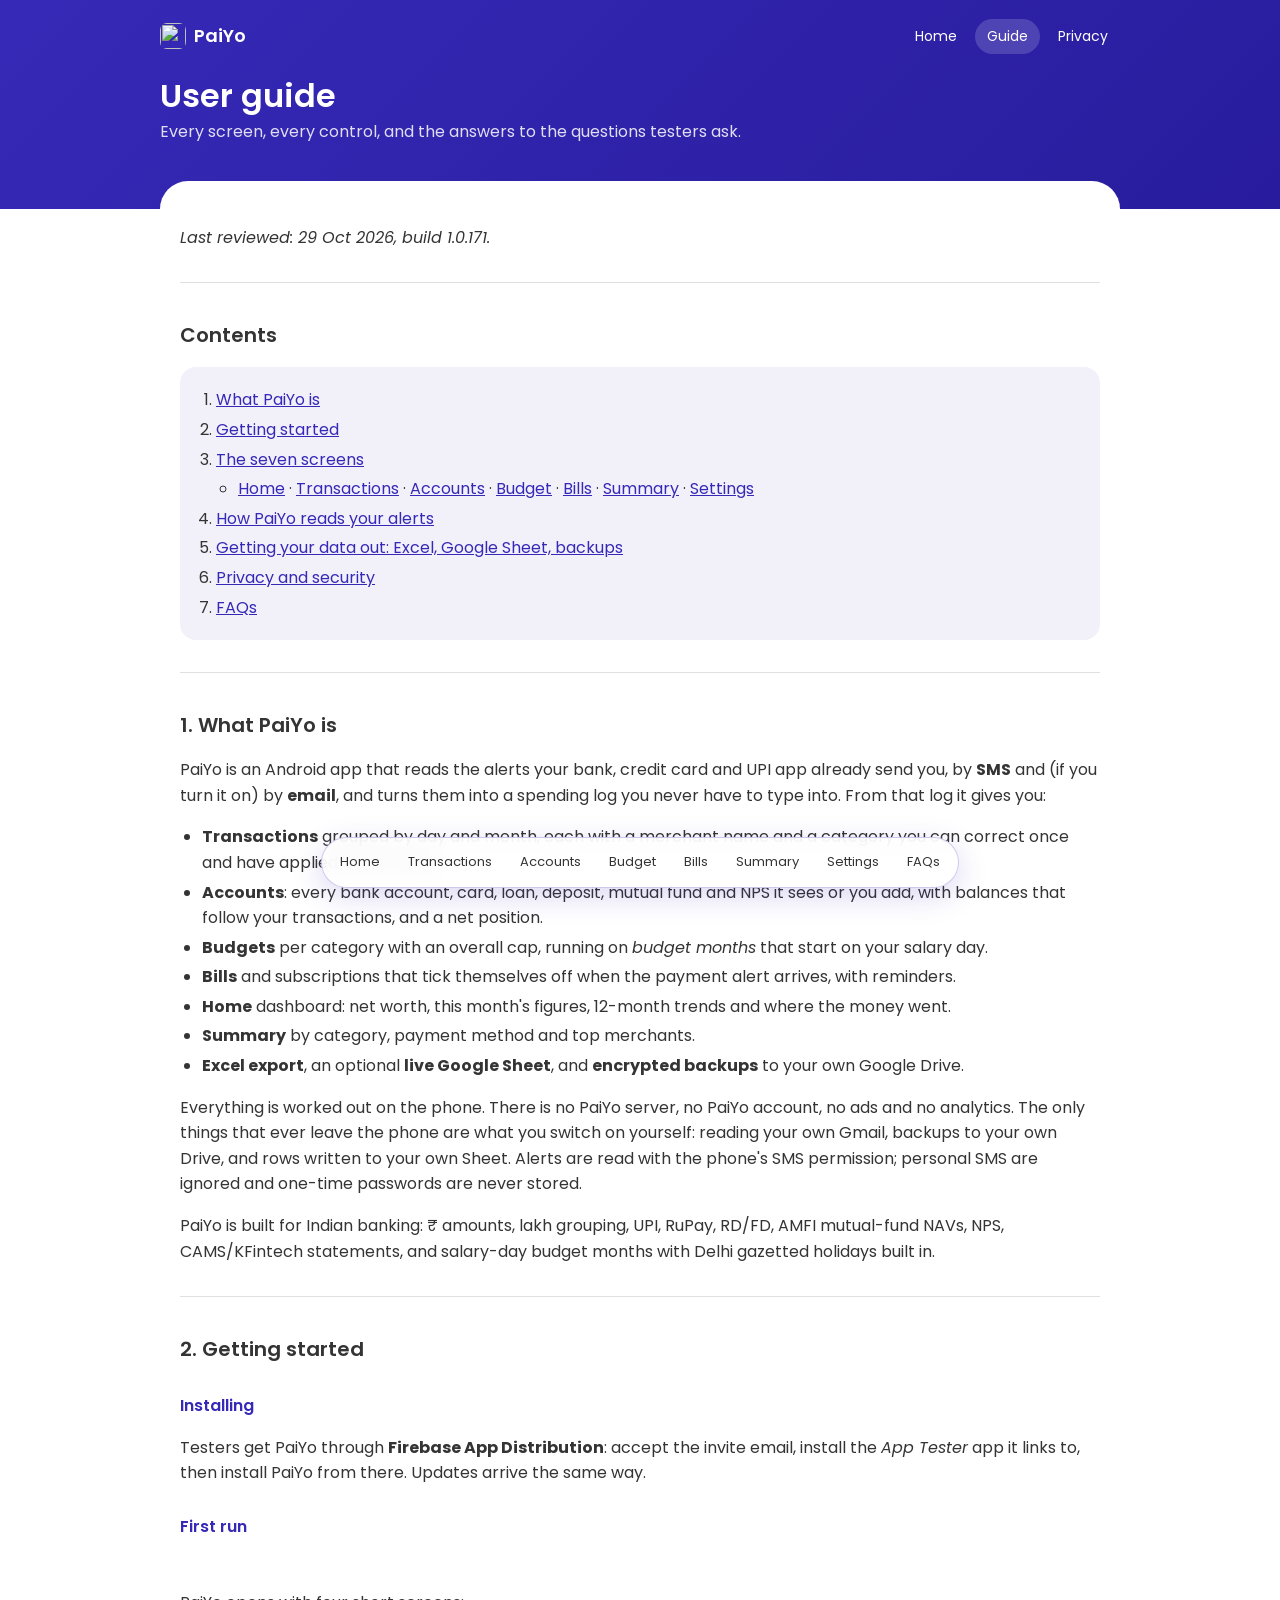
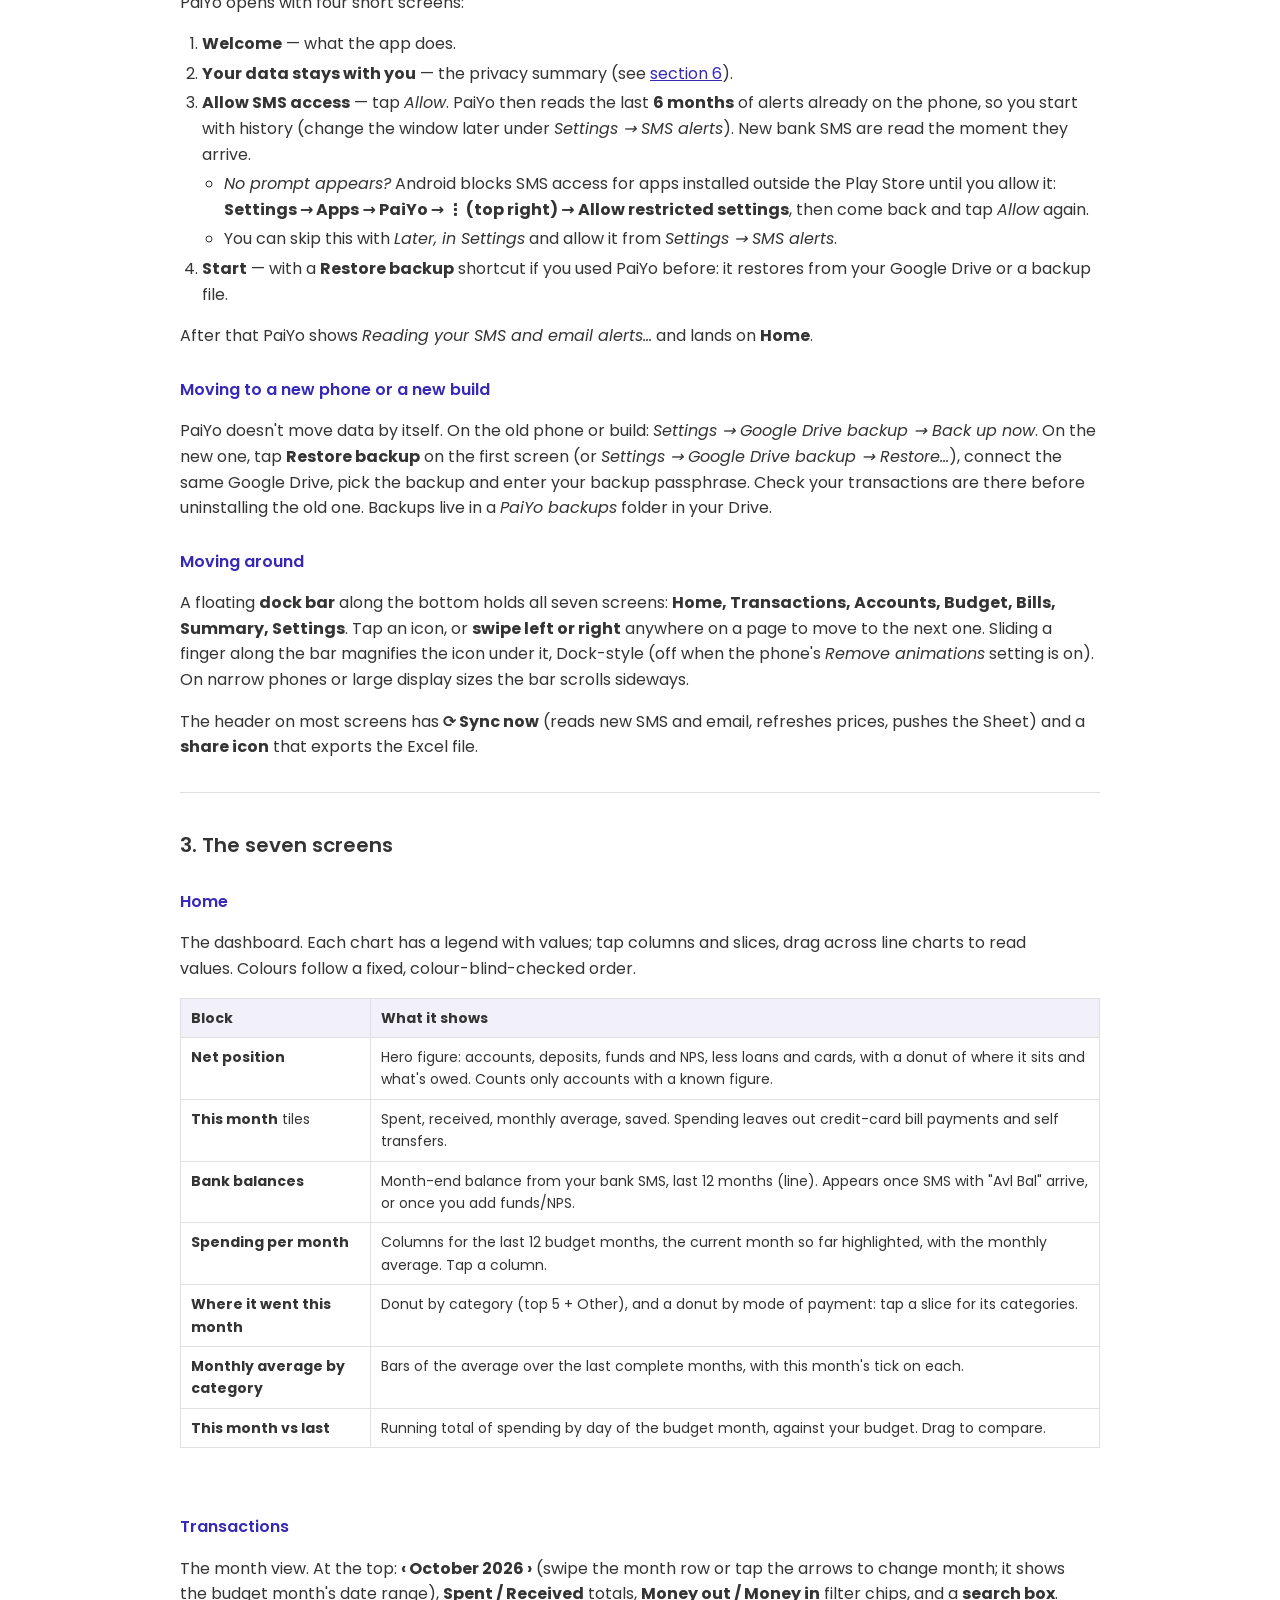
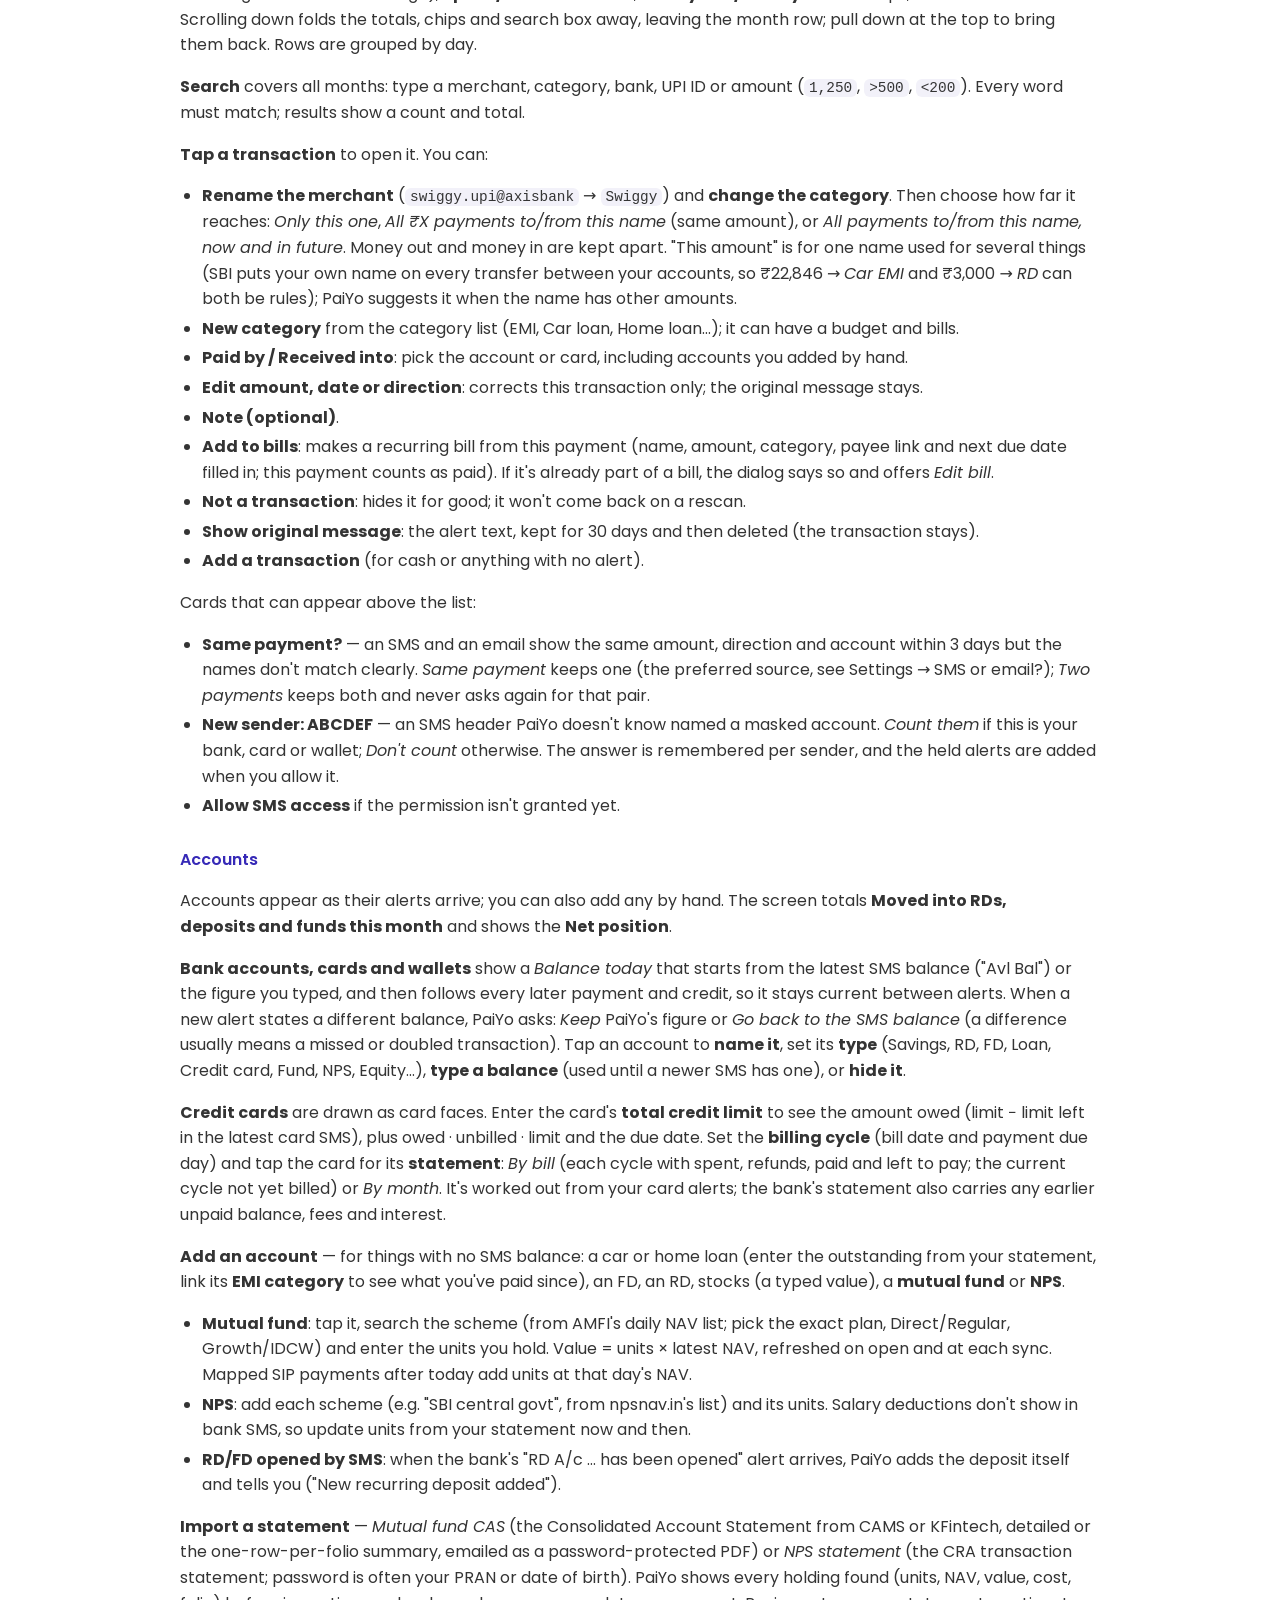
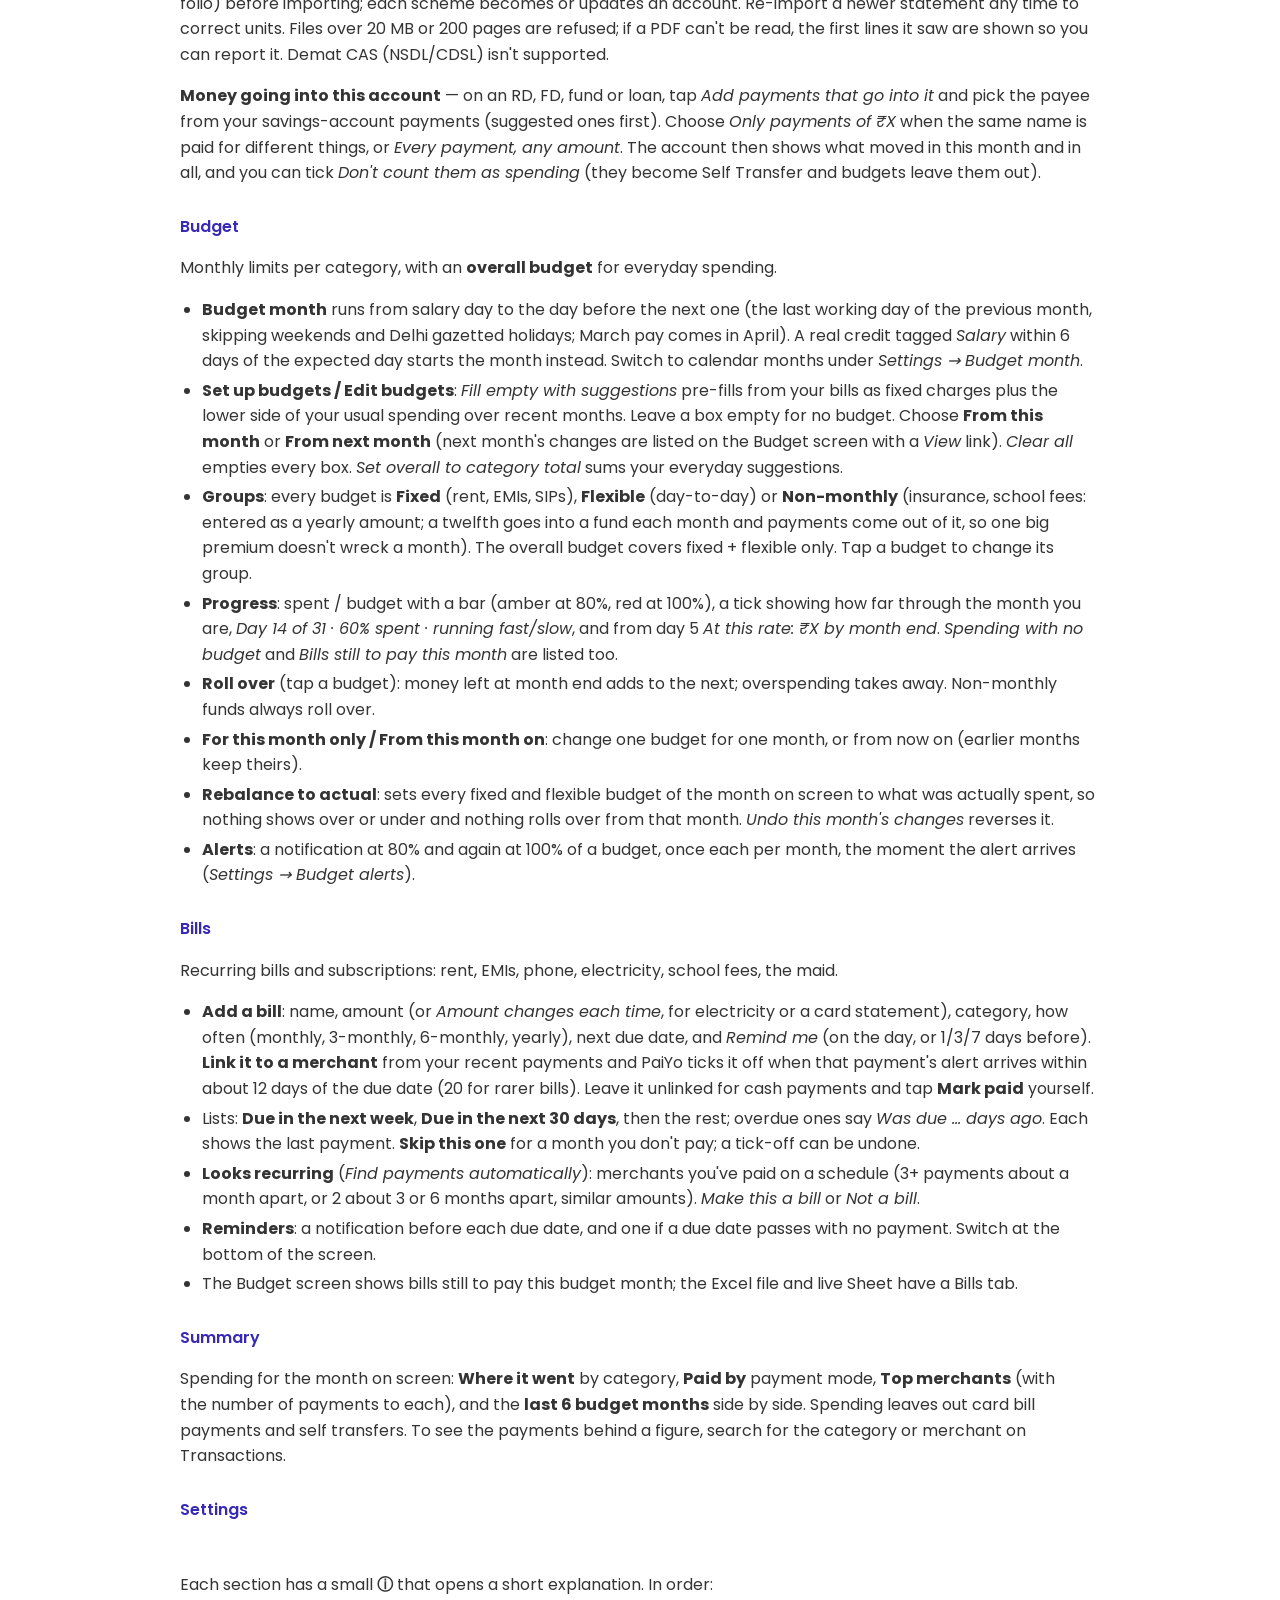
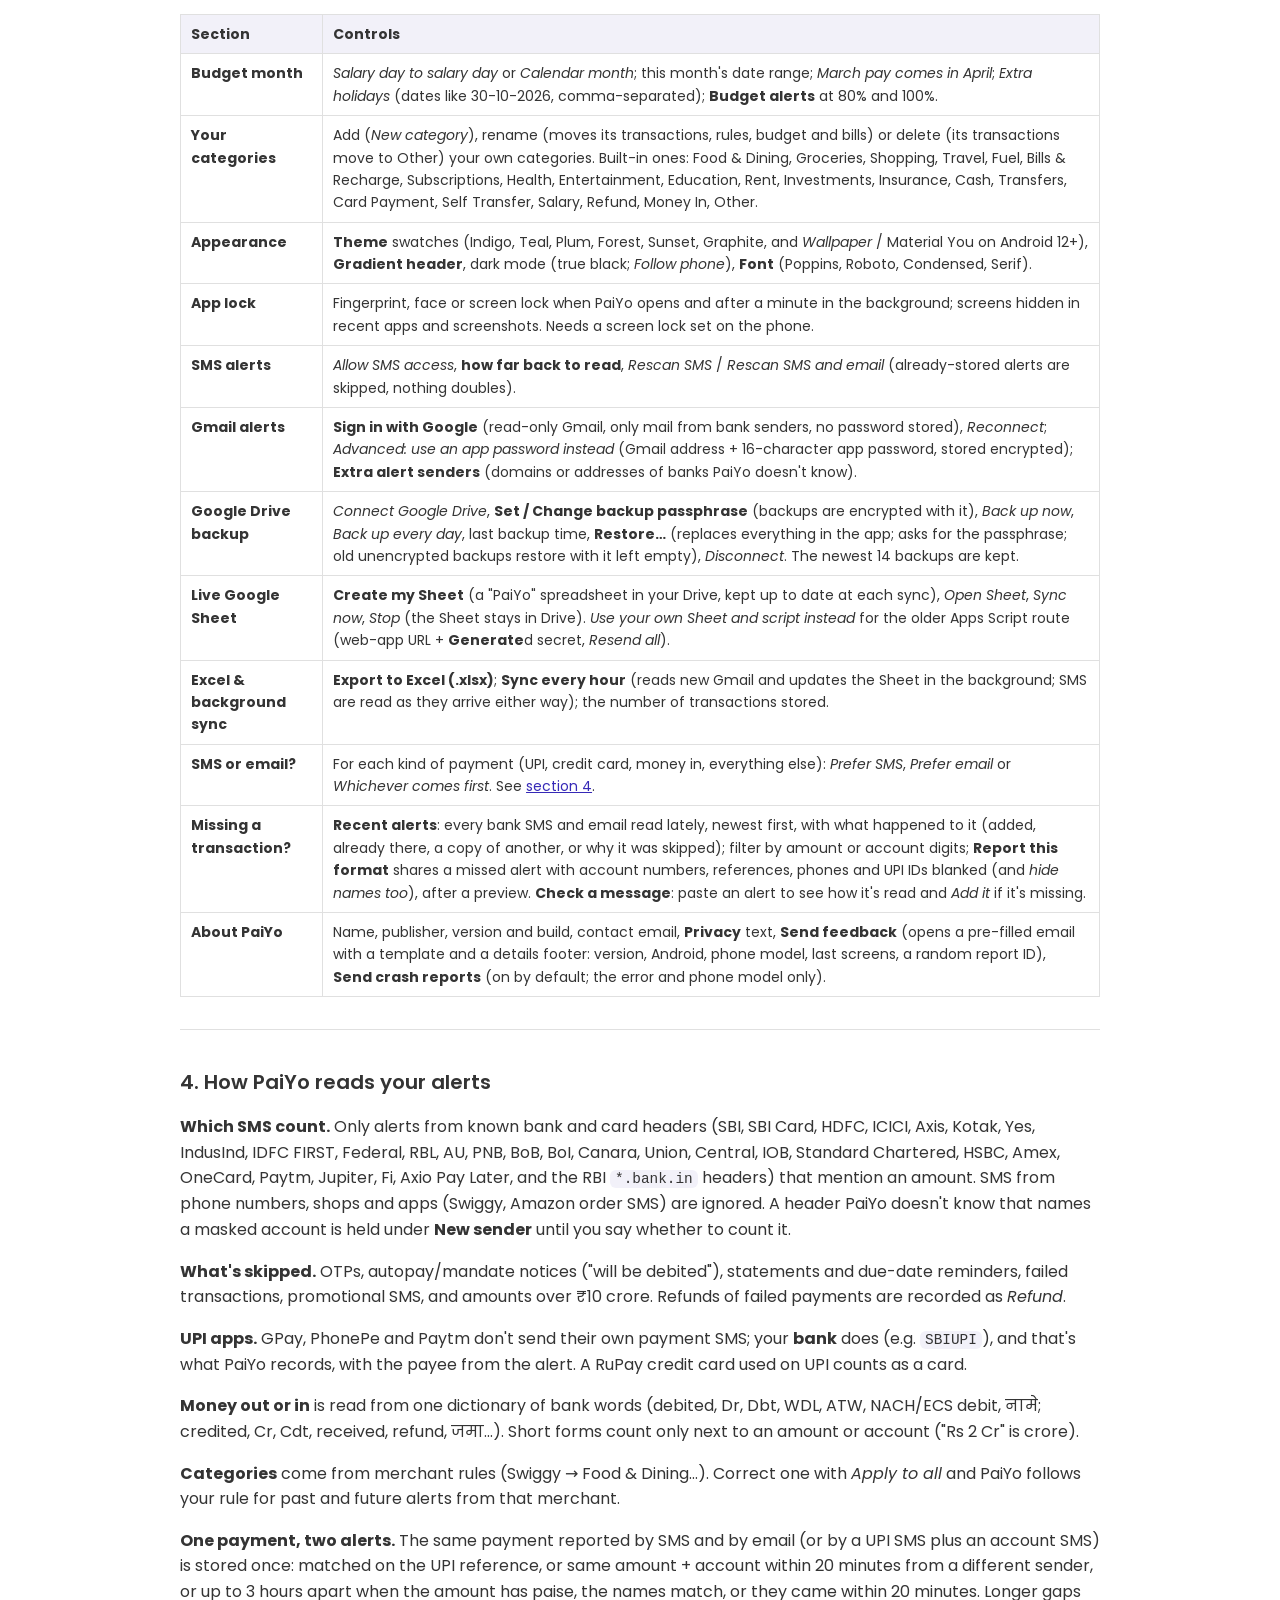
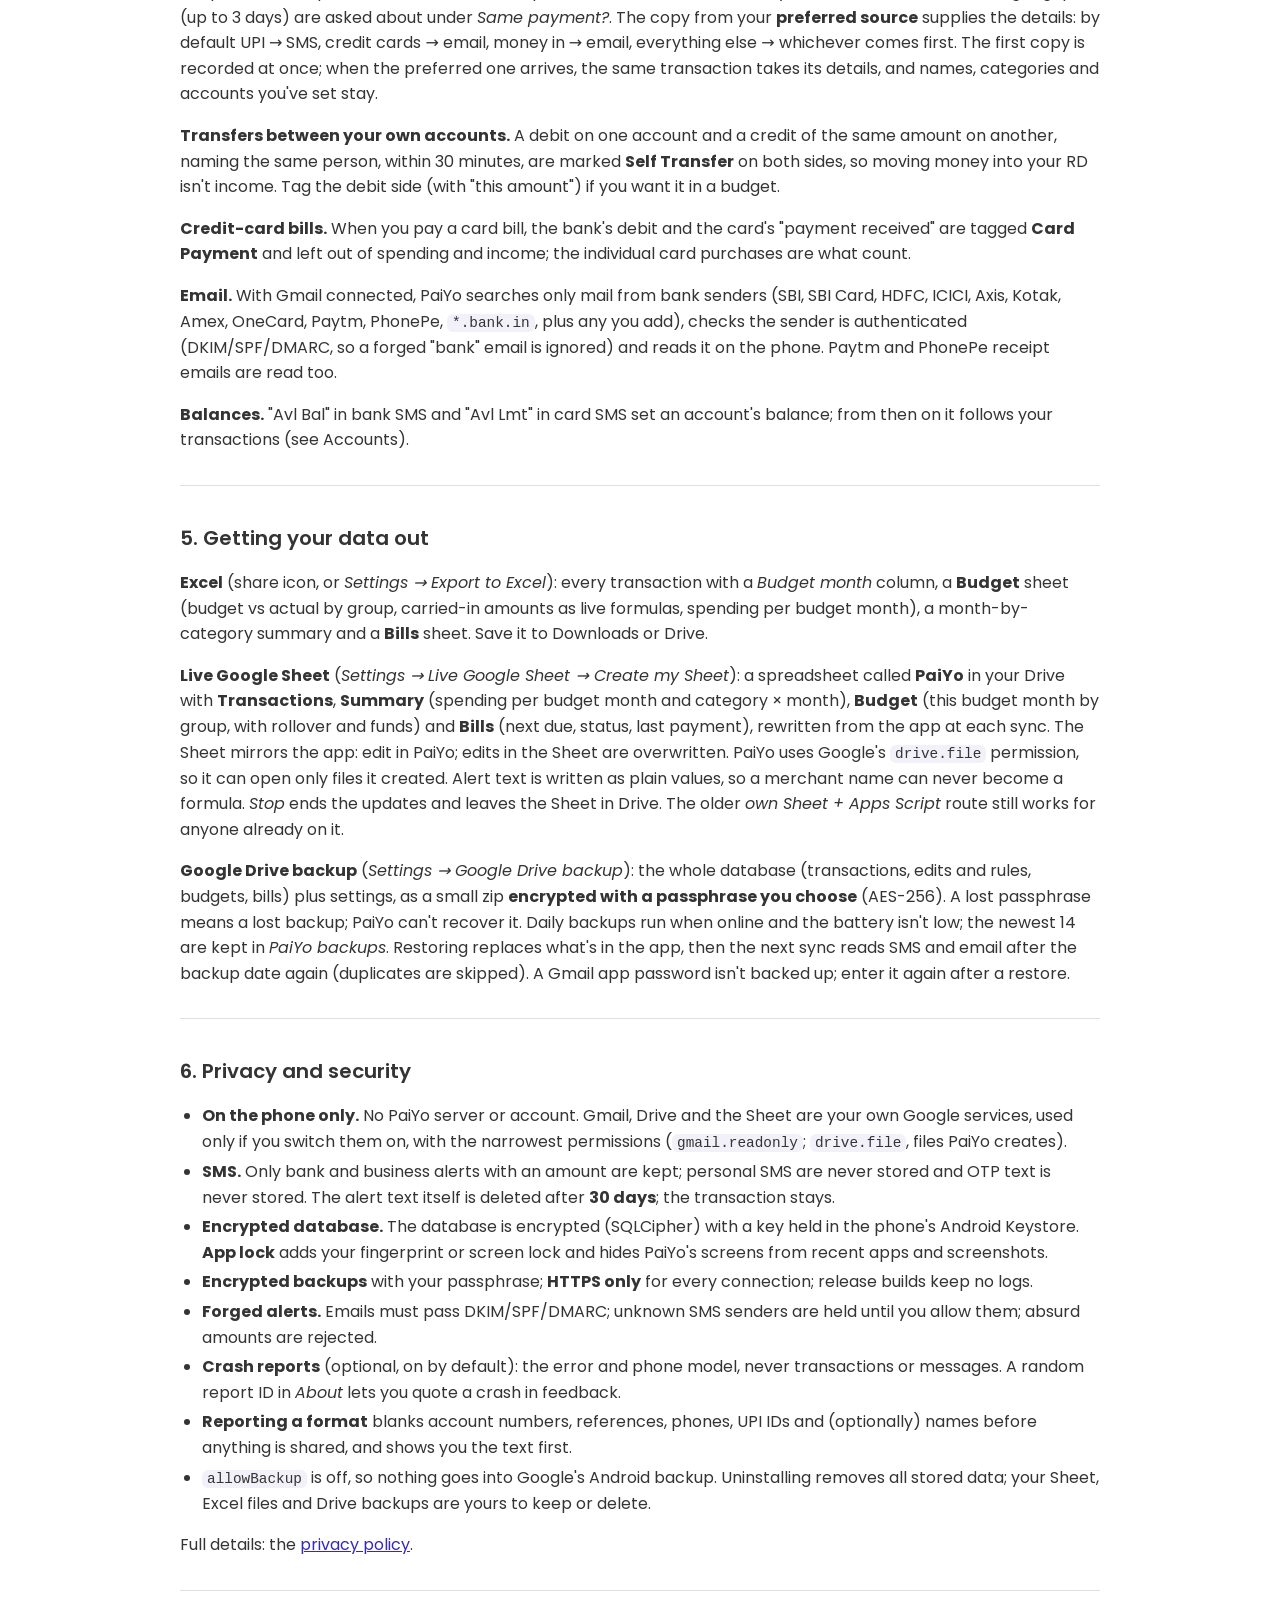
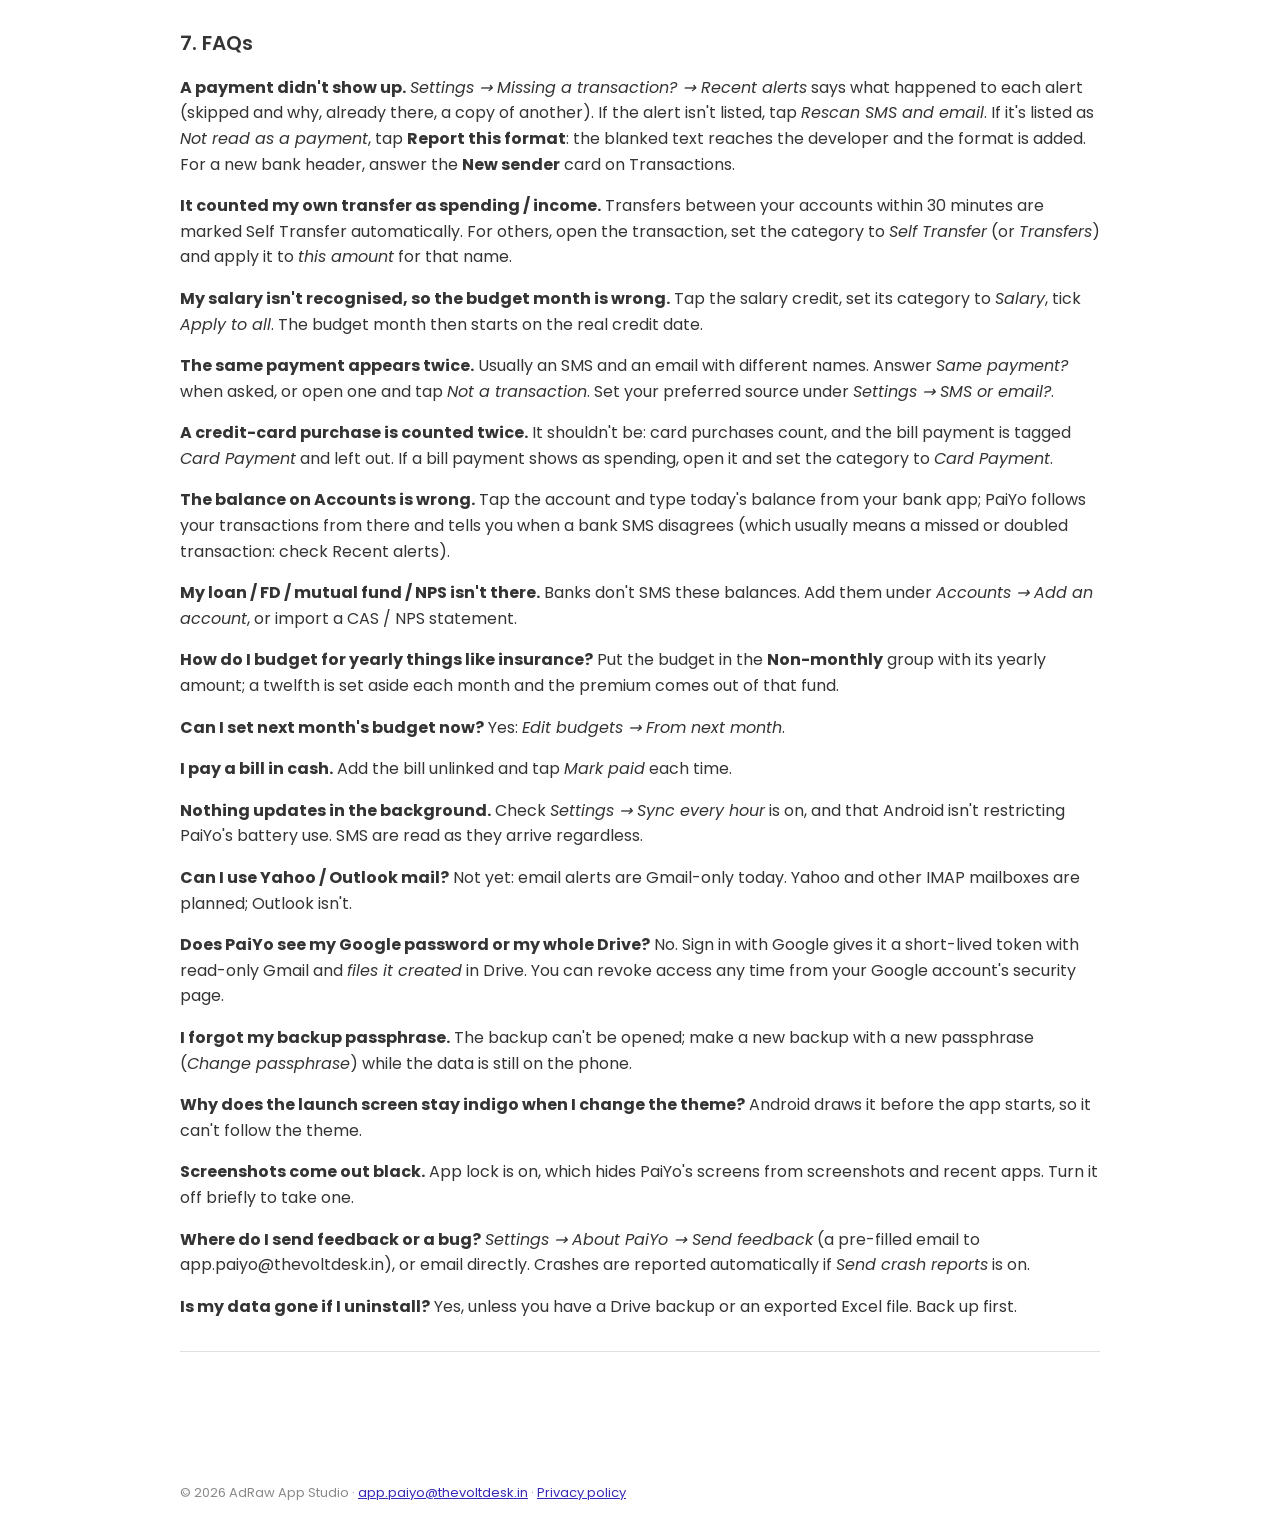
==== guide.html @ ac8dce49 "Add files via upload" ====
<!doctype html>
<html lang="en"><head><meta charset="utf-8"><meta name="viewport" content="width=device-width,initial-scale=1">
<title>PaiYo user guide</title>
<meta name="description" content="How to use PaiYo: every screen, how bank alerts are read, budgets, bills, accounts, backups, privacy and FAQs.">
<meta name="theme-color" content="#3629B7">
<link href="https://fonts.googleapis.com/css2?family=Poppins:wght@400;600&display=swap" rel="stylesheet">
<link rel="icon" href="img/icon-32.png"><link rel="apple-touch-icon" href="img/icon-192.png"><link rel="stylesheet" href="style.css"></head>
<body>
<header class="band"><nav class="top"><a class="brand" href="index.html"><img class="coin" src="img/icon-192.png" alt="">PaiYo</a><a href="index.html">Home</a><a href="guide.html" class="on">Guide</a><a href="privacy.html">Privacy</a></nav>
<h1>User guide</h1><p>Every screen, every control, and the answers to the questions testers ask.</p></header>
<main class="sheet guide">
<p><em>Last reviewed: 29 Oct 2026, build 1.0.171.</em></p>
<hr />
<h2 id="contents">Contents</h2>
<ol>
<li><a href="#1-what-paiyo-is">What PaiYo is</a></li>
<li><a href="#2-getting-started">Getting started</a></li>
<li><a href="#3-the-seven-screens">The seven screens</a><ul>
<li><a href="#home">Home</a> · <a href="#transactions">Transactions</a> · <a href="#accounts">Accounts</a> · <a href="#budget">Budget</a> · <a href="#bills">Bills</a> · <a href="#summary">Summary</a> · <a href="#settings">Settings</a></li>
</ul>
</li>
<li><a href="#4-how-paiyo-reads-your-alerts">How PaiYo reads your alerts</a></li>
<li><a href="#5-getting-your-data-out">Getting your data out: Excel, Google Sheet, backups</a></li>
<li><a href="#6-privacy-and-security">Privacy and security</a></li>
<li><a href="#7-faqs">FAQs</a></li>
</ol>
<hr />
<h2 id="1-what-paiyo-is">1. What PaiYo is</h2>
<p>PaiYo is an Android app that reads the alerts your bank, credit card and UPI app already send you, by <strong>SMS</strong> and (if you turn it on) by <strong>email</strong>, and turns them into a spending log you never have to type into. From that log it gives you:</p>
<ul>
<li><strong>Transactions</strong> grouped by day and month, each with a merchant name and a category you can correct once and have applied everywhere.</li>
<li><strong>Accounts</strong>: every bank account, card, loan, deposit, mutual fund and NPS it sees or you add, with balances that follow your transactions, and a net position.</li>
<li><strong>Budgets</strong> per category with an overall cap, running on <em>budget months</em> that start on your salary day.</li>
<li><strong>Bills</strong> and subscriptions that tick themselves off when the payment alert arrives, with reminders.</li>
<li><strong>Home</strong> dashboard: net worth, this month's figures, 12-month trends and where the money went.</li>
<li><strong>Summary</strong> by category, payment method and top merchants.</li>
<li><strong>Excel export</strong>, an optional <strong>live Google Sheet</strong>, and <strong>encrypted backups</strong> to your own Google Drive.</li>
</ul>
<p>Everything is worked out on the phone. There is no PaiYo server, no PaiYo account, no ads and no analytics. The only things that ever leave the phone are what you switch on yourself: reading your own Gmail, backups to your own Drive, and rows written to your own Sheet. Alerts are read with the phone's SMS permission; personal SMS are ignored and one-time passwords are never stored.</p>
<p>PaiYo is built for Indian banking: ₹ amounts, lakh grouping, UPI, RuPay, RD/FD, AMFI mutual-fund NAVs, NPS, CAMS/KFintech statements, and salary-day budget months with Delhi gazetted holidays built in.</p>
<hr />
<h2 id="2-getting-started">2. Getting started</h2>
<h3 id="installing">Installing</h3>
<p>Testers get PaiYo through <strong>Firebase App Distribution</strong>: accept the invite email, install the <em>App Tester</em> app it links to, then install PaiYo from there. Updates arrive the same way. </p>
<h3 id="first-run">First run</h3>
<div class="shots"><figure><img src="img/welcome.png" alt="Welcome" loading="lazy" onerror="this.parentNode.classList.add('missing')"><figcaption>Welcome</figcaption></figure><figure><img src="img/privacy.png" alt="Your data stays with you" loading="lazy" onerror="this.parentNode.classList.add('missing')"><figcaption>Your data stays with you</figcaption></figure><figure><img src="img/sms-access.png" alt="Allow SMS access" loading="lazy" onerror="this.parentNode.classList.add('missing')"><figcaption>Allow SMS access</figcaption></figure></div>
<p>PaiYo opens with four short screens:</p>
<ol>
<li><strong>Welcome</strong> — what the app does.</li>
<li><strong>Your data stays with you</strong> — the privacy summary (see <a href="#6-privacy-and-security">section 6</a>).</li>
<li><strong>Allow SMS access</strong> — tap <em>Allow</em>. PaiYo then reads the last <strong>6 months</strong> of alerts already on the phone, so you start with history (change the window later under <em>Settings → SMS alerts</em>). New bank SMS are read the moment they arrive.<ul>
<li><em>No prompt appears?</em> Android blocks SMS access for apps installed outside the Play Store until you allow it: <strong>Settings → Apps → PaiYo → ⋮ (top right) → Allow restricted settings</strong>, then come back and tap <em>Allow</em> again.</li>
<li>You can skip this with <em>Later, in Settings</em> and allow it from <em>Settings → SMS alerts</em>.</li>
</ul>
</li>
<li><strong>Start</strong> — with a <strong>Restore backup</strong> shortcut if you used PaiYo before: it restores from your Google Drive or a backup file.</li>
</ol>
<p>After that PaiYo shows <em>Reading your SMS and email alerts…</em> and lands on <strong>Home</strong>.</p>
<h3 id="moving-to-a-new-phone-or-a-new-build">Moving to a new phone or a new build</h3>
<p>PaiYo doesn't move data by itself. On the old phone or build: <em>Settings → Google Drive backup → Back up now</em>. On the new one, tap <strong>Restore backup</strong> on the first screen (or <em>Settings → Google Drive backup → Restore…</em>), connect the same Google Drive, pick the backup and enter your backup passphrase. Check your transactions are there before uninstalling the old one. Backups live in a <em>PaiYo backups</em> folder in your Drive.</p>
<h3 id="moving-around">Moving around</h3>
<p>A floating <strong>dock bar</strong> along the bottom holds all seven screens: <strong>Home, Transactions, Accounts, Budget, Bills, Summary, Settings</strong>. Tap an icon, or <strong>swipe left or right</strong> anywhere on a page to move to the next one. Sliding a finger along the bar magnifies the icon under it, Dock-style (off when the phone's <em>Remove animations</em> setting is on). On narrow phones or large display sizes the bar scrolls sideways.</p>
<p>The header on most screens has <strong>⟳ Sync now</strong> (reads new SMS and email, refreshes prices, pushes the Sheet) and a <strong>share icon</strong> that exports the Excel file.</p>
<hr />
<h2 id="3-the-seven-screens">3. The seven screens</h2>
<h3 id="home">Home</h3>
<div class="shotpair"><figure class="shot"><img src="img/home.png" alt="Home" loading="lazy" onerror="this.parentNode.classList.add('missing')"><figcaption>Home</figcaption></figure></div>
<p>The dashboard. Each chart has a legend with values; tap columns and slices, drag across line charts to read values. Colours follow a fixed, colour-blind-checked order.</p>
<table>
<thead>
<tr>
<th>Block</th>
<th>What it shows</th>
</tr>
</thead>
<tbody>
<tr>
<td><strong>Net position</strong></td>
<td>Hero figure: accounts, deposits, funds and NPS, less loans and cards, with a donut of where it sits and what's owed. Counts only accounts with a known figure.</td>
</tr>
<tr>
<td><strong>This month</strong> tiles</td>
<td>Spent, received, monthly average, saved. Spending leaves out credit-card bill payments and self transfers.</td>
</tr>
<tr>
<td><strong>Bank balances</strong></td>
<td>Month-end balance from your bank SMS, last 12 months (line). Appears once SMS with "Avl Bal" arrive, or once you add funds/NPS.</td>
</tr>
<tr>
<td><strong>Spending per month</strong></td>
<td>Columns for the last 12 budget months, the current month so far highlighted, with the monthly average. Tap a column.</td>
</tr>
<tr>
<td><strong>Where it went this month</strong></td>
<td>Donut by category (top 5 + Other), and a donut by mode of payment: tap a slice for its categories.</td>
</tr>
<tr>
<td><strong>Monthly average by category</strong></td>
<td>Bars of the average over the last complete months, with this month's tick on each.</td>
</tr>
<tr>
<td><strong>This month vs last</strong></td>
<td>Running total of spending by day of the budget month, against your budget. Drag to compare.</td>
</tr>
</tbody>
</table>
<div class="shots"><figure><img src="img/home-charts-1.png" alt="Where it went · how you paid" loading="lazy" onerror="this.parentNode.classList.add('missing')"><figcaption>Where it went · how you paid</figcaption></figure><figure><img src="img/home-charts-2.png" alt="Monthly average · this month vs last" loading="lazy" onerror="this.parentNode.classList.add('missing')"><figcaption>Monthly average · this month vs last</figcaption></figure></div>
<h3 id="transactions">Transactions</h3>
<div class="shotpair"><figure class="shot"><img src="img/transactions.png" alt="Transactions" loading="lazy" onerror="this.parentNode.classList.add('missing')"><figcaption>Transactions</figcaption></figure><figure class="shot"><img src="img/money-in.png" alt="Filtered to money in" loading="lazy" onerror="this.parentNode.classList.add('missing')"><figcaption>Filtered to money in</figcaption></figure></div>
<p>The month view. At the top: <strong>‹ October 2026 ›</strong> (swipe the month row or tap the arrows to change month; it shows the budget month's date range), <strong>Spent / Received</strong> totals, <strong>Money out / Money in</strong> filter chips, and a <strong>search box</strong>. Scrolling down folds the totals, chips and search box away, leaving the month row; pull down at the top to bring them back. Rows are grouped by day.</p>
<p><strong>Search</strong> covers all months: type a merchant, category, bank, UPI ID or amount (<code>1,250</code>, <code>&gt;500</code>, <code>&lt;200</code>). Every word must match; results show a count and total.</p>
<p><strong>Tap a transaction</strong> to open it. You can:</p>
<ul>
<li><strong>Rename the merchant</strong> (<code>swiggy.upi@axisbank</code> → <code>Swiggy</code>) and <strong>change the category</strong>. Then choose how far it reaches: <em>Only this one</em>, <em>All ₹X payments to/from this name</em> (same amount), or <em>All payments to/from this name, now and in future</em>. Money out and money in are kept apart. "This amount" is for one name used for several things (SBI puts your own name on every transfer between your accounts, so ₹22,846 → <em>Car EMI</em> and ₹3,000 → <em>RD</em> can both be rules); PaiYo suggests it when the name has other amounts.</li>
<li><strong>New category</strong> from the category list (EMI, Car loan, Home loan…); it can have a budget and bills.</li>
<li><strong>Paid by / Received into</strong>: pick the account or card, including accounts you added by hand.</li>
<li><strong>Edit amount, date or direction</strong>: corrects this transaction only; the original message stays.</li>
<li><strong>Note (optional)</strong>.</li>
<li><strong>Add to bills</strong>: makes a recurring bill from this payment (name, amount, category, payee link and next due date filled in; this payment counts as paid). If it's already part of a bill, the dialog says so and offers <em>Edit bill</em>.</li>
<li><strong>Not a transaction</strong>: hides it for good; it won't come back on a rescan.</li>
<li><strong>Show original message</strong>: the alert text, kept for 30 days and then deleted (the transaction stays).</li>
<li><strong>Add a transaction</strong> (for cash or anything with no alert).</li>
</ul>
<p>Cards that can appear above the list:</p>
<ul>
<li><strong>Same payment?</strong> — an SMS and an email show the same amount, direction and account within 3 days but the names don't match clearly. <em>Same payment</em> keeps one (the preferred source, see Settings → SMS or email?); <em>Two payments</em> keeps both and never asks again for that pair.</li>
<li><strong>New sender: ABCDEF</strong> — an SMS header PaiYo doesn't know named a masked account. <em>Count them</em> if this is your bank, card or wallet; <em>Don't count</em> otherwise. The answer is remembered per sender, and the held alerts are added when you allow it.</li>
<li><strong>Allow SMS access</strong> if the permission isn't granted yet.</li>
</ul>
<h3 id="accounts">Accounts</h3>
<div class="shotpair"><figure class="shot"><img src="img/accounts.png" alt="Accounts" loading="lazy" onerror="this.parentNode.classList.add('missing')"><figcaption>Accounts</figcaption></figure><figure class="shot"><img src="img/card.png" alt="A card's statement, by bill" loading="lazy" onerror="this.parentNode.classList.add('missing')"><figcaption>A card's statement, by bill</figcaption></figure></div>
<p>Accounts appear as their alerts arrive; you can also add any by hand. The screen totals <strong>Moved into RDs, deposits and funds this month</strong> and shows the <strong>Net position</strong>.</p>
<p><strong>Bank accounts, cards and wallets</strong> show a <em>Balance today</em> that starts from the latest SMS balance ("Avl Bal") or the figure you typed, and then follows every later payment and credit, so it stays current between alerts. When a new alert states a different balance, PaiYo asks: <em>Keep</em> PaiYo's figure or <em>Go back to the SMS balance</em> (a difference usually means a missed or doubled transaction). Tap an account to <strong>name it</strong>, set its <strong>type</strong> (Savings, RD, FD, Loan, Credit card, Fund, NPS, Equity…), <strong>type a balance</strong> (used until a newer SMS has one), or <strong>hide it</strong>.</p>
<p><strong>Credit cards</strong> are drawn as card faces. Enter the card's <strong>total credit limit</strong> to see the amount owed (limit − limit left in the latest card SMS), plus owed · unbilled · limit and the due date. Set the <strong>billing cycle</strong> (bill date and payment due day) and tap the card for its <strong>statement</strong>: <em>By bill</em> (each cycle with spent, refunds, paid and left to pay; the current cycle not yet billed) or <em>By month</em>. It's worked out from your card alerts; the bank's statement also carries any earlier unpaid balance, fees and interest.</p>
<p><strong>Add an account</strong> — for things with no SMS balance: a car or home loan (enter the outstanding from your statement, link its <strong>EMI category</strong> to see what you've paid since), an FD, an RD, stocks (a typed value), a <strong>mutual fund</strong> or <strong>NPS</strong>.</p>
<ul>
<li><strong>Mutual fund</strong>: tap it, search the scheme (from AMFI's daily NAV list; pick the exact plan, Direct/Regular, Growth/IDCW) and enter the units you hold. Value = units × latest NAV, refreshed on open and at each sync. Mapped SIP payments after today add units at that day's NAV.</li>
<li><strong>NPS</strong>: add each scheme (e.g. "SBI central govt", from npsnav.in's list) and its units. Salary deductions don't show in bank SMS, so update units from your statement now and then.</li>
<li><strong>RD/FD opened by SMS</strong>: when the bank's "RD A/c … has been opened" alert arrives, PaiYo adds the deposit itself and tells you ("New recurring deposit added").</li>
</ul>
<p><strong>Import a statement</strong> — <em>Mutual fund CAS</em> (the Consolidated Account Statement from CAMS or KFintech, detailed or the one-row-per-folio summary, emailed as a password-protected PDF) or <em>NPS statement</em> (the CRA transaction statement; password is often your PRAN or date of birth). PaiYo shows every holding found (units, NAV, value, cost, folio) before importing; each scheme becomes or updates an account. Re-import a newer statement any time to correct units. Files over 20 MB or 200 pages are refused; if a PDF can't be read, the first lines it saw are shown so you can report it. Demat CAS (NSDL/CDSL) isn't supported.</p>
<p><strong>Money going into this account</strong> — on an RD, FD, fund or loan, tap <em>Add payments that go into it</em> and pick the payee from your savings-account payments (suggested ones first). Choose <em>Only payments of ₹X</em> when the same name is paid for different things, or <em>Every payment, any amount</em>. The account then shows what moved in this month and in all, and you can tick <em>Don't count them as spending</em> (they become Self Transfer and budgets leave them out).</p>
<h3 id="budget">Budget</h3>
<div class="shotpair"><figure class="shot"><img src="img/budget.png" alt="Budget" loading="lazy" onerror="this.parentNode.classList.add('missing')"><figcaption>Budget</figcaption></figure><figure class="shot"><img src="img/budgets-editor.png" alt="Edit budgets" loading="lazy" onerror="this.parentNode.classList.add('missing')"><figcaption>Edit budgets</figcaption></figure></div>
<p>Monthly limits per category, with an <strong>overall budget</strong> for everyday spending.</p>
<ul>
<li><strong>Budget month</strong> runs from salary day to the day before the next one (the last working day of the previous month, skipping weekends and Delhi gazetted holidays; March pay comes in April). A real credit tagged <em>Salary</em> within 6 days of the expected day starts the month instead. Switch to calendar months under <em>Settings → Budget month</em>.</li>
<li><strong>Set up budgets / Edit budgets</strong>: <em>Fill empty with suggestions</em> pre-fills from your bills as fixed charges plus the lower side of your usual spending over recent months. Leave a box empty for no budget. Choose <strong>From this month</strong> or <strong>From next month</strong> (next month's changes are listed on the Budget screen with a <em>View</em> link). <em>Clear all</em> empties every box. <em>Set overall to category total</em> sums your everyday suggestions.</li>
<li><strong>Groups</strong>: every budget is <strong>Fixed</strong> (rent, EMIs, SIPs), <strong>Flexible</strong> (day-to-day) or <strong>Non-monthly</strong> (insurance, school fees: entered as a yearly amount; a twelfth goes into a fund each month and payments come out of it, so one big premium doesn't wreck a month). The overall budget covers fixed + flexible only. Tap a budget to change its group.</li>
<li><strong>Progress</strong>: spent / budget with a bar (amber at 80%, red at 100%), a tick showing how far through the month you are, <em>Day 14 of 31 · 60% spent · running fast/slow</em>, and from day 5 <em>At this rate: ₹X by month end</em>. <em>Spending with no budget</em> and <em>Bills still to pay this month</em> are listed too.</li>
<li><strong>Roll over</strong> (tap a budget): money left at month end adds to the next; overspending takes away. Non-monthly funds always roll over.</li>
<li><strong>For this month only / From this month on</strong>: change one budget for one month, or from now on (earlier months keep theirs).</li>
<li><strong>Rebalance to actual</strong>: sets every fixed and flexible budget of the month on screen to what was actually spent, so nothing shows over or under and nothing rolls over from that month. <em>Undo this month's changes</em> reverses it.</li>
<li><strong>Alerts</strong>: a notification at 80% and again at 100% of a budget, once each per month, the moment the alert arrives (<em>Settings → Budget alerts</em>).</li>
</ul>
<h3 id="bills">Bills</h3>
<div class="shotpair"><figure class="shot"><img src="img/bills.png" alt="Bills" loading="lazy" onerror="this.parentNode.classList.add('missing')"><figcaption>Bills</figcaption></figure><figure class="shot"><img src="img/add-bill.png" alt="Add a bill" loading="lazy" onerror="this.parentNode.classList.add('missing')"><figcaption>Add a bill</figcaption></figure></div>
<p>Recurring bills and subscriptions: rent, EMIs, phone, electricity, school fees, the maid.</p>
<ul>
<li><strong>Add a bill</strong>: name, amount (or <em>Amount changes each time</em>, for electricity or a card statement), category, how often (monthly, 3-monthly, 6-monthly, yearly), next due date, and <em>Remind me</em> (on the day, or 1/3/7 days before). <strong>Link it to a merchant</strong> from your recent payments and PaiYo ticks it off when that payment's alert arrives within about 12 days of the due date (20 for rarer bills). Leave it unlinked for cash payments and tap <strong>Mark paid</strong> yourself.</li>
<li>Lists: <strong>Due in the next week</strong>, <strong>Due in the next 30 days</strong>, then the rest; overdue ones say <em>Was due … days ago</em>. Each shows the last payment. <strong>Skip this one</strong> for a month you don't pay; a tick-off can be undone.</li>
<li><strong>Looks recurring</strong> (<em>Find payments automatically</em>): merchants you've paid on a schedule (3+ payments about a month apart, or 2 about 3 or 6 months apart, similar amounts). <em>Make this a bill</em> or <em>Not a bill</em>.</li>
<li><strong>Reminders</strong>: a notification before each due date, and one if a due date passes with no payment. Switch at the bottom of the screen.</li>
<li>The Budget screen shows bills still to pay this budget month; the Excel file and live Sheet have a Bills tab.</li>
</ul>
<h3 id="summary">Summary</h3>
<div class="shotpair"><figure class="shot"><img src="img/summary.png" alt="Summary" loading="lazy" onerror="this.parentNode.classList.add('missing')"><figcaption>Summary</figcaption></figure></div>
<p>Spending for the month on screen: <strong>Where it went</strong> by category, <strong>Paid by</strong> payment mode, <strong>Top merchants</strong> (with the number of payments to each), and the <strong>last 6 budget months</strong> side by side. Spending leaves out card bill payments and self transfers. To see the payments behind a figure, search for the category or merchant on Transactions.</p>
<h3 id="settings">Settings</h3>
<div class="shots"><figure><img src="img/settings-1.png" alt="Budget month · categories" loading="lazy" onerror="this.parentNode.classList.add('missing')"><figcaption>Budget month · categories</figcaption></figure><figure><img src="img/settings-2.png" alt="Appearance · app lock · SMS" loading="lazy" onerror="this.parentNode.classList.add('missing')"><figcaption>Appearance · app lock · SMS</figcaption></figure><figure><img src="img/settings-3.png" alt="Drive backup · live Sheet · Excel" loading="lazy" onerror="this.parentNode.classList.add('missing')"><figcaption>Drive backup · live Sheet · Excel</figcaption></figure><figure><img src="img/settings-4.png" alt="SMS or email? · troubleshooting · About" loading="lazy" onerror="this.parentNode.classList.add('missing')"><figcaption>SMS or email? · troubleshooting · About</figcaption></figure></div>
<p>Each section has a small <strong>ⓘ</strong> that opens a short explanation. In order:</p>
<table>
<thead>
<tr>
<th>Section</th>
<th>Controls</th>
</tr>
</thead>
<tbody>
<tr>
<td><strong>Budget month</strong></td>
<td><em>Salary day to salary day</em> or <em>Calendar month</em>; this month's date range; <em>March pay comes in April</em>; <em>Extra holidays</em> (dates like 30-10-2026, comma-separated); <strong>Budget alerts</strong> at 80% and 100%.</td>
</tr>
<tr>
<td><strong>Your categories</strong></td>
<td>Add (<em>New category</em>), rename (moves its transactions, rules, budget and bills) or delete (its transactions move to Other) your own categories. Built-in ones: Food &amp; Dining, Groceries, Shopping, Travel, Fuel, Bills &amp; Recharge, Subscriptions, Health, Entertainment, Education, Rent, Investments, Insurance, Cash, Transfers, Card Payment, Self Transfer, Salary, Refund, Money In, Other.</td>
</tr>
<tr>
<td><strong>Appearance</strong></td>
<td><strong>Theme</strong> swatches (Indigo, Teal, Plum, Forest, Sunset, Graphite, and <em>Wallpaper</em> / Material You on Android 12+), <strong>Gradient header</strong>, dark mode (true black; <em>Follow phone</em>), <strong>Font</strong> (Poppins, Roboto, Condensed, Serif).</td>
</tr>
<tr>
<td><strong>App lock</strong></td>
<td>Fingerprint, face or screen lock when PaiYo opens and after a minute in the background; screens hidden in recent apps and screenshots. Needs a screen lock set on the phone.</td>
</tr>
<tr>
<td><strong>SMS alerts</strong></td>
<td><em>Allow SMS access</em>, <strong>how far back to read</strong>, <em>Rescan SMS</em> / <em>Rescan SMS and email</em> (already-stored alerts are skipped, nothing doubles).</td>
</tr>
<tr>
<td><strong>Gmail alerts</strong></td>
<td><strong>Sign in with Google</strong> (read-only Gmail, only mail from bank senders, no password stored), <em>Reconnect</em>; <em>Advanced: use an app password instead</em> (Gmail address + 16-character app password, stored encrypted); <strong>Extra alert senders</strong> (domains or addresses of banks PaiYo doesn't know).</td>
</tr>
<tr>
<td><strong>Google Drive backup</strong></td>
<td><em>Connect Google Drive</em>, <strong>Set / Change backup passphrase</strong> (backups are encrypted with it), <em>Back up now</em>, <em>Back up every day</em>, last backup time, <strong>Restore…</strong> (replaces everything in the app; asks for the passphrase; old unencrypted backups restore with it left empty), <em>Disconnect</em>. The newest 14 backups are kept.</td>
</tr>
<tr>
<td><strong>Live Google Sheet</strong></td>
<td><strong>Create my Sheet</strong> (a "PaiYo" spreadsheet in your Drive, kept up to date at each sync), <em>Open Sheet</em>, <em>Sync now</em>, <em>Stop</em> (the Sheet stays in Drive). <em>Use your own Sheet and script instead</em> for the older Apps Script route (web-app URL + <strong>Generate</strong>d secret, <em>Resend all</em>).</td>
</tr>
<tr>
<td><strong>Excel &amp; background sync</strong></td>
<td><strong>Export to Excel (.xlsx)</strong>; <strong>Sync every hour</strong> (reads new Gmail and updates the Sheet in the background; SMS are read as they arrive either way); the number of transactions stored.</td>
</tr>
<tr>
<td><strong>SMS or email?</strong></td>
<td>For each kind of payment (UPI, credit card, money in, everything else): <em>Prefer SMS</em>, <em>Prefer email</em> or <em>Whichever comes first</em>. See <a href="#4-how-paiyo-reads-your-alerts">section 4</a>.</td>
</tr>
<tr>
<td><strong>Missing a transaction?</strong></td>
<td><strong>Recent alerts</strong>: every bank SMS and email read lately, newest first, with what happened to it (added, already there, a copy of another, or why it was skipped); filter by amount or account digits; <strong>Report this format</strong> shares a missed alert with account numbers, references, phones and UPI IDs blanked (and <em>hide names too</em>), after a preview. <strong>Check a message</strong>: paste an alert to see how it's read and <em>Add it</em> if it's missing.</td>
</tr>
<tr>
<td><strong>About PaiYo</strong></td>
<td>Name, publisher, version and build, contact email, <strong>Privacy</strong> text, <strong>Send feedback</strong> (opens a pre-filled email with a template and a details footer: version, Android, phone model, last screens, a random report ID), <strong>Send crash reports</strong> (on by default; the error and phone model only).</td>
</tr>
</tbody>
</table>
<hr />
<h2 id="4-how-paiyo-reads-your-alerts">4. How PaiYo reads your alerts</h2>
<p><strong>Which SMS count.</strong> Only alerts from known bank and card headers (SBI, SBI Card, HDFC, ICICI, Axis, Kotak, Yes, IndusInd, IDFC FIRST, Federal, RBL, AU, PNB, BoB, BoI, Canara, Union, Central, IOB, Standard Chartered, HSBC, Amex, OneCard, Paytm, Jupiter, Fi, Axio Pay Later, and the RBI <code>*.bank.in</code> headers) that mention an amount. SMS from phone numbers, shops and apps (Swiggy, Amazon order SMS) are ignored. A header PaiYo doesn't know that names a masked account is held under <strong>New sender</strong> until you say whether to count it.</p>
<p><strong>What's skipped.</strong> OTPs, autopay/mandate notices ("will be debited"), statements and due-date reminders, failed transactions, promotional SMS, and amounts over ₹10 crore. Refunds of failed payments are recorded as <em>Refund</em>.</p>
<p><strong>UPI apps.</strong> GPay, PhonePe and Paytm don't send their own payment SMS; your <strong>bank</strong> does (e.g. <code>SBIUPI</code>), and that's what PaiYo records, with the payee from the alert. A RuPay credit card used on UPI counts as a card.</p>
<p><strong>Money out or in</strong> is read from one dictionary of bank words (debited, Dr, Dbt, WDL, ATW, NACH/ECS debit, नामे; credited, Cr, Cdt, received, refund, जमा…). Short forms count only next to an amount or account ("Rs 2 Cr" is crore).</p>
<p><strong>Categories</strong> come from merchant rules (Swiggy → Food &amp; Dining…). Correct one with <em>Apply to all</em> and PaiYo follows your rule for past and future alerts from that merchant.</p>
<p><strong>One payment, two alerts.</strong> The same payment reported by SMS and by email (or by a UPI SMS plus an account SMS) is stored once: matched on the UPI reference, or same amount + account within 20 minutes from a different sender, or up to 3 hours apart when the amount has paise, the names match, or they came within 20 minutes. Longer gaps (up to 3 days) are asked about under <em>Same payment?</em>. The copy from your <strong>preferred source</strong> supplies the details: by default UPI → SMS, credit cards → email, money in → email, everything else → whichever comes first. The first copy is recorded at once; when the preferred one arrives, the same transaction takes its details, and names, categories and accounts you've set stay.</p>
<p><strong>Transfers between your own accounts.</strong> A debit on one account and a credit of the same amount on another, naming the same person, within 30 minutes, are marked <strong>Self Transfer</strong> on both sides, so moving money into your RD isn't income. Tag the debit side (with "this amount") if you want it in a budget.</p>
<p><strong>Credit-card bills.</strong> When you pay a card bill, the bank's debit and the card's "payment received" are tagged <strong>Card Payment</strong> and left out of spending and income; the individual card purchases are what count.</p>
<p><strong>Email.</strong> With Gmail connected, PaiYo searches only mail from bank senders (SBI, SBI Card, HDFC, ICICI, Axis, Kotak, Amex, OneCard, Paytm, PhonePe, <code>*.bank.in</code>, plus any you add), checks the sender is authenticated (DKIM/SPF/DMARC, so a forged "bank" email is ignored) and reads it on the phone. Paytm and PhonePe receipt emails are read too.</p>
<p><strong>Balances.</strong> "Avl Bal" in bank SMS and "Avl Lmt" in card SMS set an account's balance; from then on it follows your transactions (see Accounts).</p>
<hr />
<h2 id="5-getting-your-data-out">5. Getting your data out</h2>
<p><strong>Excel</strong> (share icon, or <em>Settings → Export to Excel</em>): every transaction with a <em>Budget month</em> column, a <strong>Budget</strong> sheet (budget vs actual by group, carried-in amounts as live formulas, spending per budget month), a month-by-category summary and a <strong>Bills</strong> sheet. Save it to Downloads or Drive.</p>
<p><strong>Live Google Sheet</strong> (<em>Settings → Live Google Sheet → Create my Sheet</em>): a spreadsheet called <strong>PaiYo</strong> in your Drive with <strong>Transactions</strong>, <strong>Summary</strong> (spending per budget month and category × month), <strong>Budget</strong> (this budget month by group, with rollover and funds) and <strong>Bills</strong> (next due, status, last payment), rewritten from the app at each sync. The Sheet mirrors the app: edit in PaiYo; edits in the Sheet are overwritten. PaiYo uses Google's <code>drive.file</code> permission, so it can open only files it created. Alert text is written as plain values, so a merchant name can never become a formula. <em>Stop</em> ends the updates and leaves the Sheet in Drive. The older <em>own Sheet + Apps Script</em> route still works for anyone already on it.</p>
<p><strong>Google Drive backup</strong> (<em>Settings → Google Drive backup</em>): the whole database (transactions, edits and rules, budgets, bills) plus settings, as a small zip <strong>encrypted with a passphrase you choose</strong> (AES-256). A lost passphrase means a lost backup; PaiYo can't recover it. Daily backups run when online and the battery isn't low; the newest 14 are kept in <em>PaiYo backups</em>. Restoring replaces what's in the app, then the next sync reads SMS and email after the backup date again (duplicates are skipped). A Gmail app password isn't backed up; enter it again after a restore.</p>
<hr />
<h2 id="6-privacy-and-security">6. Privacy and security</h2>
<ul>
<li><strong>On the phone only.</strong> No PaiYo server or account. Gmail, Drive and the Sheet are your own Google services, used only if you switch them on, with the narrowest permissions (<code>gmail.readonly</code>; <code>drive.file</code>, files PaiYo creates).</li>
<li><strong>SMS.</strong> Only bank and business alerts with an amount are kept; personal SMS are never stored and OTP text is never stored. The alert text itself is deleted after <strong>30 days</strong>; the transaction stays.</li>
<li><strong>Encrypted database.</strong> The database is encrypted (SQLCipher) with a key held in the phone's Android Keystore. <strong>App lock</strong> adds your fingerprint or screen lock and hides PaiYo's screens from recent apps and screenshots.</li>
<li><strong>Encrypted backups</strong> with your passphrase; <strong>HTTPS only</strong> for every connection; release builds keep no logs.</li>
<li><strong>Forged alerts.</strong> Emails must pass DKIM/SPF/DMARC; unknown SMS senders are held until you allow them; absurd amounts are rejected.</li>
<li><strong>Crash reports</strong> (optional, on by default): the error and phone model, never transactions or messages. A random report ID in <em>About</em> lets you quote a crash in feedback.</li>
<li><strong>Reporting a format</strong> blanks account numbers, references, phones, UPI IDs and (optionally) names before anything is shared, and shows you the text first.</li>
<li><code>allowBackup</code> is off, so nothing goes into Google's Android backup. Uninstalling removes all stored data; your Sheet, Excel files and Drive backups are yours to keep or delete.</li>
</ul>
<p>Full details: the <a href="privacy.html">privacy policy</a>.</p>
<hr />
<h2 id="7-faqs">7. FAQs</h2>
<p><strong>A payment didn't show up.</strong> <em>Settings → Missing a transaction? → Recent alerts</em> says what happened to each alert (skipped and why, already there, a copy of another). If the alert isn't listed, tap <em>Rescan SMS and email</em>. If it's listed as <em>Not read as a payment</em>, tap <strong>Report this format</strong>: the blanked text reaches the developer and the format is added. For a new bank header, answer the <strong>New sender</strong> card on Transactions.</p>
<p><strong>It counted my own transfer as spending / income.</strong> Transfers between your accounts within 30 minutes are marked Self Transfer automatically. For others, open the transaction, set the category to <em>Self Transfer</em> (or <em>Transfers</em>) and apply it to <em>this amount</em> for that name.</p>
<p><strong>My salary isn't recognised, so the budget month is wrong.</strong> Tap the salary credit, set its category to <em>Salary</em>, tick <em>Apply to all</em>. The budget month then starts on the real credit date.</p>
<p><strong>The same payment appears twice.</strong> Usually an SMS and an email with different names. Answer <em>Same payment?</em> when asked, or open one and tap <em>Not a transaction</em>. Set your preferred source under <em>Settings → SMS or email?</em>.</p>
<p><strong>A credit-card purchase is counted twice.</strong> It shouldn't be: card purchases count, and the bill payment is tagged <em>Card Payment</em> and left out. If a bill payment shows as spending, open it and set the category to <em>Card Payment</em>.</p>
<p><strong>The balance on Accounts is wrong.</strong> Tap the account and type today's balance from your bank app; PaiYo follows your transactions from there and tells you when a bank SMS disagrees (which usually means a missed or doubled transaction: check Recent alerts).</p>
<p><strong>My loan / FD / mutual fund / NPS isn't there.</strong> Banks don't SMS these balances. Add them under <em>Accounts → Add an account</em>, or import a CAS / NPS statement.</p>
<p><strong>How do I budget for yearly things like insurance?</strong> Put the budget in the <strong>Non-monthly</strong> group with its yearly amount; a twelfth is set aside each month and the premium comes out of that fund.</p>
<p><strong>Can I set next month's budget now?</strong> Yes: <em>Edit budgets → From next month</em>.</p>
<p><strong>I pay a bill in cash.</strong> Add the bill unlinked and tap <em>Mark paid</em> each time.</p>
<p><strong>Nothing updates in the background.</strong> Check <em>Settings → Sync every hour</em> is on, and that Android isn't restricting PaiYo's battery use. SMS are read as they arrive regardless.</p>
<p><strong>Can I use Yahoo / Outlook mail?</strong> Not yet: email alerts are Gmail-only today. Yahoo and other IMAP mailboxes are planned; Outlook isn't.</p>
<p><strong>Does PaiYo see my Google password or my whole Drive?</strong> No. Sign in with Google gives it a short-lived token with read-only Gmail and <em>files it created</em> in Drive. You can revoke access any time from your Google account's security page.</p>
<p><strong>I forgot my backup passphrase.</strong> The backup can't be opened; make a new backup with a new passphrase (<em>Change passphrase</em>) while the data is still on the phone.</p>
<p><strong>Why does the launch screen stay indigo when I change the theme?</strong> Android draws it before the app starts, so it can't follow the theme.</p>
<p><strong>Screenshots come out black.</strong> App lock is on, which hides PaiYo's screens from screenshots and recent apps. Turn it off briefly to take one.</p>
<p><strong>Where do I send feedback or a bug?</strong> <em>Settings → About PaiYo → Send feedback</em> (a pre-filled email to app.paiyo@thevoltdesk.in), or email directly. Crashes are reported automatically if <em>Send crash reports</em> is on.</p>
<p><strong>Is my data gone if I uninstall?</strong> Yes, unless you have a Drive backup or an exported Excel file. Back up first.</p>
<hr />
<nav class="dock"><a href="#home">Home</a><a href="#transactions">Transactions</a><a href="#accounts">Accounts</a><a href="#budget">Budget</a><a href="#bills">Bills</a><a href="#summary">Summary</a><a href="#settings">Settings</a><a href="#7-faqs">FAQs</a></nav>
</main>
<footer>© 2026 AdRaw App Studio · <a href="mailto:app.paiyo@thevoltdesk.in">app.paiyo@thevoltdesk.in</a> · <a href="privacy.html">Privacy policy</a></footer>
</body></html>
---- style.css ----
/* PaiYo site — follows the app's look: indigo band, white sheet with a 28px rounded top,
   16px cards with a soft indigo shadow, Poppins. Dark = true black with lifted indigo. */
:root{--p:#3629B7;--deep:#281C9D;--p2:#5655B9;--p3:#A8A3D7;--tint:#F2F1F9;--ink:#343434;--grey:#898989;--line:#E0E0E0;
  --bg:#fff;--card:#fff;--shadow:0 4px 30px rgba(54,41,183,.07);--red:#FF4267;--blue:#0890FE;--yellow:#FFAF2A;--green:#52D5BA;--orange:#FB6B18;--gold:#FFB325}
@media (prefers-color-scheme:dark){:root{--ink:#ececec;--grey:#a3a3ad;--line:#2a2a33;--bg:#000;--card:#131320;--tint:#15151d;--p:#B4AEF0;--p2:#8D84F0;--shadow:0 4px 30px rgba(0,0,0,.5)}}
*{box-sizing:border-box}
html{scroll-behavior:smooth}
body{margin:0;font-family:Poppins,system-ui,sans-serif;color:var(--ink);background:var(--bg);line-height:1.6;font-size:16px}
a{color:var(--p)}
img{max-width:100%}

/* header band */
.band{background:linear-gradient(135deg,#3629B7,#281C9D);color:#fff;padding:16px 20px 64px}
@media (prefers-color-scheme:dark){.band{background:linear-gradient(135deg,#16123A,#0c0a22)}}
.band h1{margin:20px 0 4px;font-size:32px;font-weight:600;line-height:1.2}
.band p{margin:0;opacity:.85;max-width:640px}
.top{display:flex;align-items:center;gap:6px;max-width:960px;margin:0 auto;flex-wrap:wrap}
.top a{color:#fff;text-decoration:none;padding:6px 12px;border-radius:999px;font-size:14px}
.top a.on,.top a:hover{background:rgba(255,255,255,.16)}
.top .brand{font-weight:600;font-size:18px;margin-right:auto;display:flex;align-items:center;gap:8px;padding-left:0}
.band>h1,.band>p,.hero{max-width:960px;margin-left:auto;margin-right:auto}
.coin{width:26px;height:26px;border-radius:7px;display:inline-block}

/* white sheet */
.sheet{max-width:960px;margin:-28px auto 0;background:var(--bg);border-radius:28px 28px 0 0;padding:28px 20px 48px}
h2{font-size:20px;font-weight:600;margin:36px 0 10px}
h3{font-size:16px;font-weight:600;margin:28px 0 8px;color:var(--p)}
h4{font-size:15px;margin:20px 0 6px}
.card{background:var(--card);border-radius:16px;padding:18px 20px;margin:12px 0;box-shadow:var(--shadow);border:1px solid var(--line)}
.card ul{margin:0;padding-left:20px}
.muted{color:var(--grey);font-size:14px}

/* hero */
.hero{display:grid;grid-template-columns:1.2fr 1fr;gap:32px;align-items:center;padding-top:16px}
.hero .tag{display:inline-block;background:rgba(255,255,255,.16);border-radius:999px;padding:4px 12px;font-size:13px;margin-bottom:12px}
.hero h1{font-size:40px;margin:0 0 8px}
.hero .lead{font-size:18px;opacity:.9;margin-bottom:20px}
.btn{display:inline-block;background:#fff;color:#3629B7;font-weight:600;padding:12px 22px;border-radius:14px;text-decoration:none;margin:4px 8px 4px 0}
.btn.ghost{background:transparent;color:#fff;border:1px solid rgba(255,255,255,.5)}
.phone{justify-self:center;width:260px;aspect-ratio:9/19;border-radius:36px;background:#000;padding:10px;box-shadow:0 30px 60px rgba(0,0,0,.35)}
.phone img,.phone .blank{width:100%;height:100%;object-fit:cover;object-position:top;border-radius:28px;display:block;background:#1a1636}
.phone .blank{display:flex;align-items:center;justify-content:center;color:#a8a3d7;font-size:13px;text-align:center;padding:20px}
@media (max-width:720px){.hero{grid-template-columns:1fr}.hero h1{font-size:32px}.phone{width:200px}}

/* feature tiles (category-tile look) */
.tiles{display:grid;grid-template-columns:repeat(auto-fit,minmax(260px,1fr));gap:14px;margin:16px 0}
.tile{background:var(--card);border-radius:16px;padding:18px;box-shadow:var(--shadow);border:1px solid var(--line);display:flex;gap:14px}
.tile .ic{flex:none;width:44px;height:44px;border-radius:12px;display:flex;align-items:center;justify-content:center;color:#fff;font-weight:600;font-size:18px}
.tile b{display:block;margin-bottom:2px}
.tile p{margin:0;font-size:14px;color:var(--grey)}
.ic.i1{background:var(--p2)}.ic.i2{background:var(--orange)}.ic.i3{background:#1BAF7A}.ic.i4{background:#EDA100}.ic.i5{background:#E8476A}.ic.i6{background:var(--blue)}.ic.i7{background:#343434}

/* screenshots */
.shots{display:flex;gap:16px;overflow-x:auto;padding:8px 2px 18px;scroll-snap-type:x mandatory}
.shots figure,.shot{margin:0;scroll-snap-align:start;flex:none}
.shots img,.shot img{width:220px;height:470px;object-fit:cover;object-position:top;border-radius:22px;border:6px solid #000;background:#000;display:block}
.shotpair{float:right;clear:right;display:flex;gap:14px;margin:0 0 12px 20px}
.shot{margin:0;width:200px}
.guide h3,.guide h2,.guide .shots{clear:both}
.shot img{width:200px;height:430px}
figcaption{font-size:13px;color:var(--grey);text-align:center;margin-top:6px}
.shot.missing,.shots figure.missing{display:none}
@media (max-width:720px){.shotpair{float:none;overflow-x:auto;margin:0 0 12px}.shot{flex:none}}

/* dock-style page nav */
.dock{position:sticky;bottom:12px;margin:24px auto 0;width:max-content;max-width:calc(100% - 24px);display:flex;gap:4px;padding:6px;border-radius:999px;
  background:rgba(255,255,255,.86);backdrop-filter:blur(12px);border:1px solid rgba(54,41,183,.25);box-shadow:0 8px 30px rgba(54,41,183,.18);overflow-x:auto}
@media (prefers-color-scheme:dark){.dock{background:rgba(22,18,58,.86);border-color:rgba(180,174,240,.3)}}
.dock a{text-decoration:none;color:var(--ink);font-size:13px;padding:8px 12px;border-radius:999px;white-space:nowrap;transition:transform .15s}
.dock a:hover{background:var(--tint);transform:scale(1.08)}

/* guide typography */
.guide table{border-collapse:collapse;width:100%;font-size:14px;margin:12px 0;display:block;overflow-x:auto}
.guide th,.guide td{border:1px solid var(--line);padding:8px 10px;vertical-align:top;text-align:left}
.guide th{background:var(--tint)}
.guide code{background:var(--tint);padding:1px 5px;border-radius:6px;font-size:.9em}
.guide hr{border:0;border-top:1px solid var(--line);margin:32px 0}
.guide ol,.guide ul{padding-left:22px}
.guide li{margin:4px 0}
.guide p em{color:var(--ink)}
.guide .toc,.guide>ol:first-of-type{background:var(--tint);border-radius:16px;padding:16px 16px 16px 36px}

footer{max-width:960px;margin:0 auto;padding:0 20px 32px;color:var(--grey);font-size:13px}
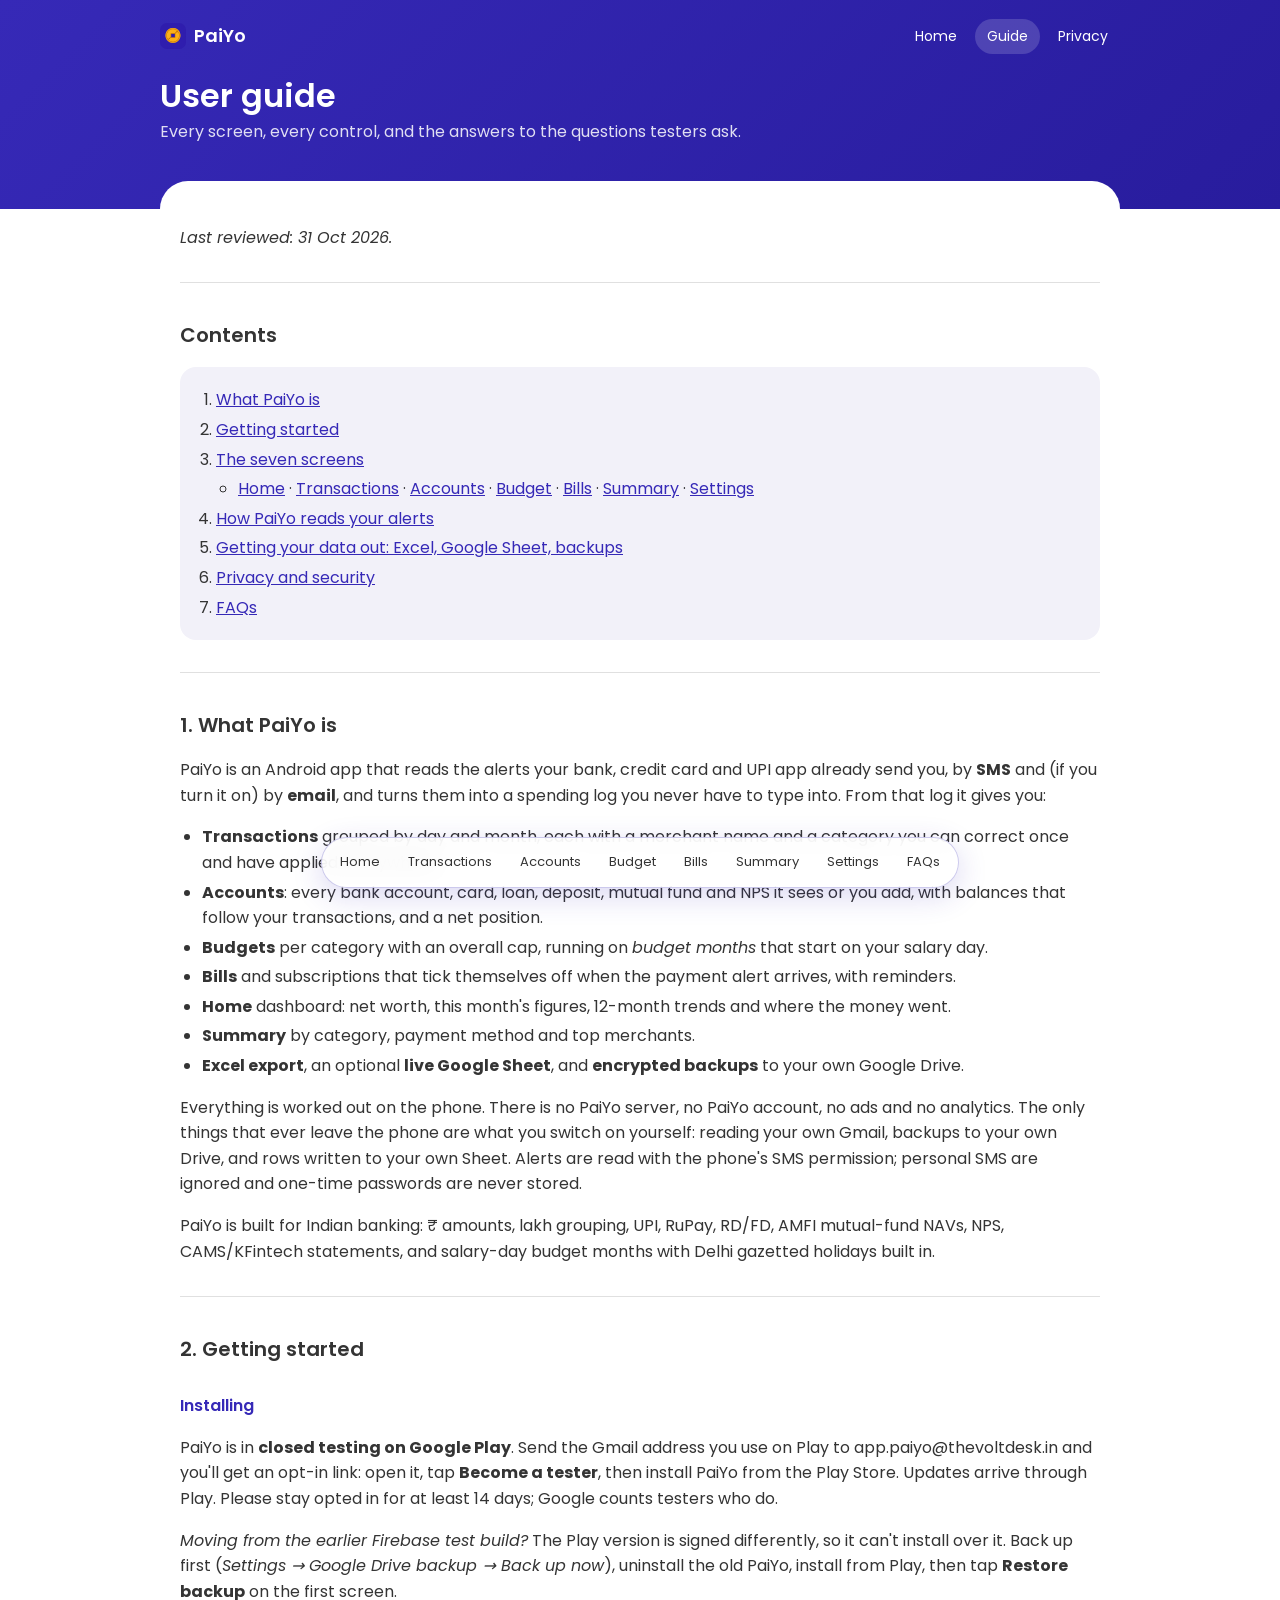
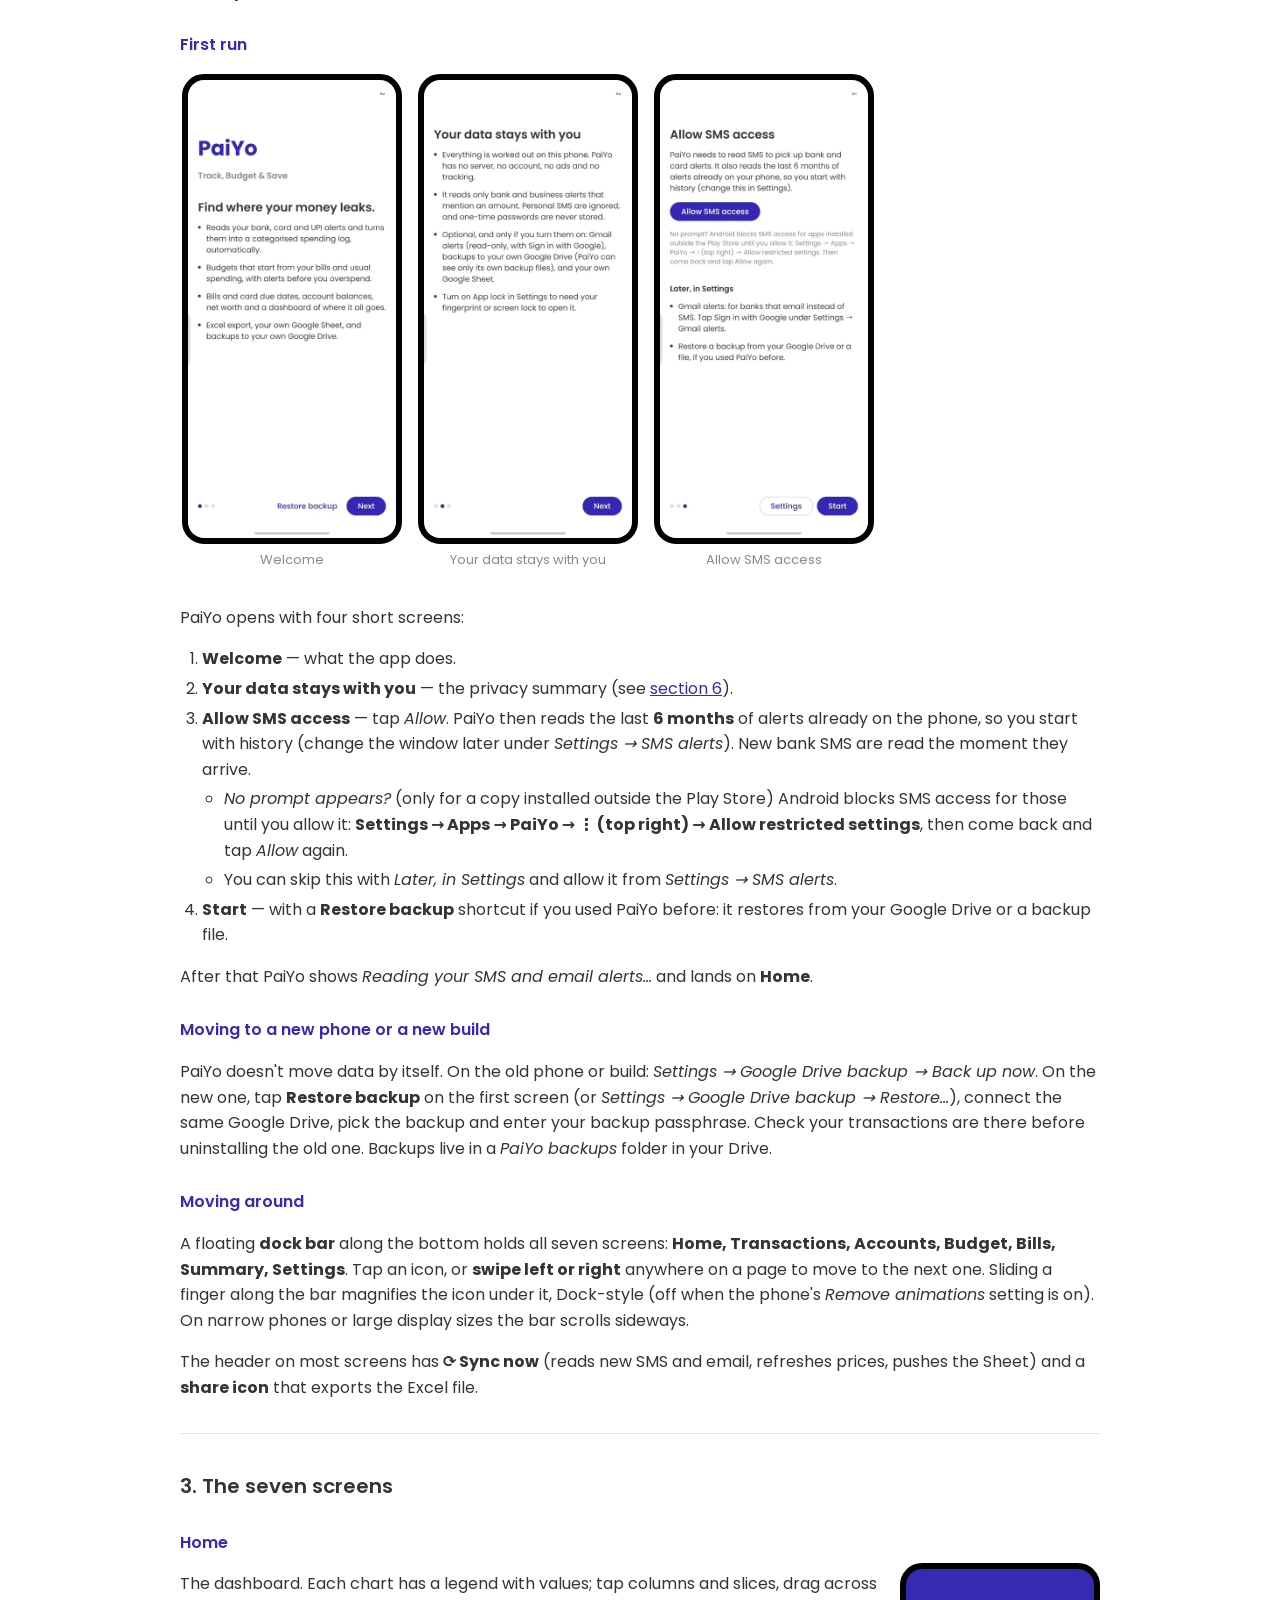
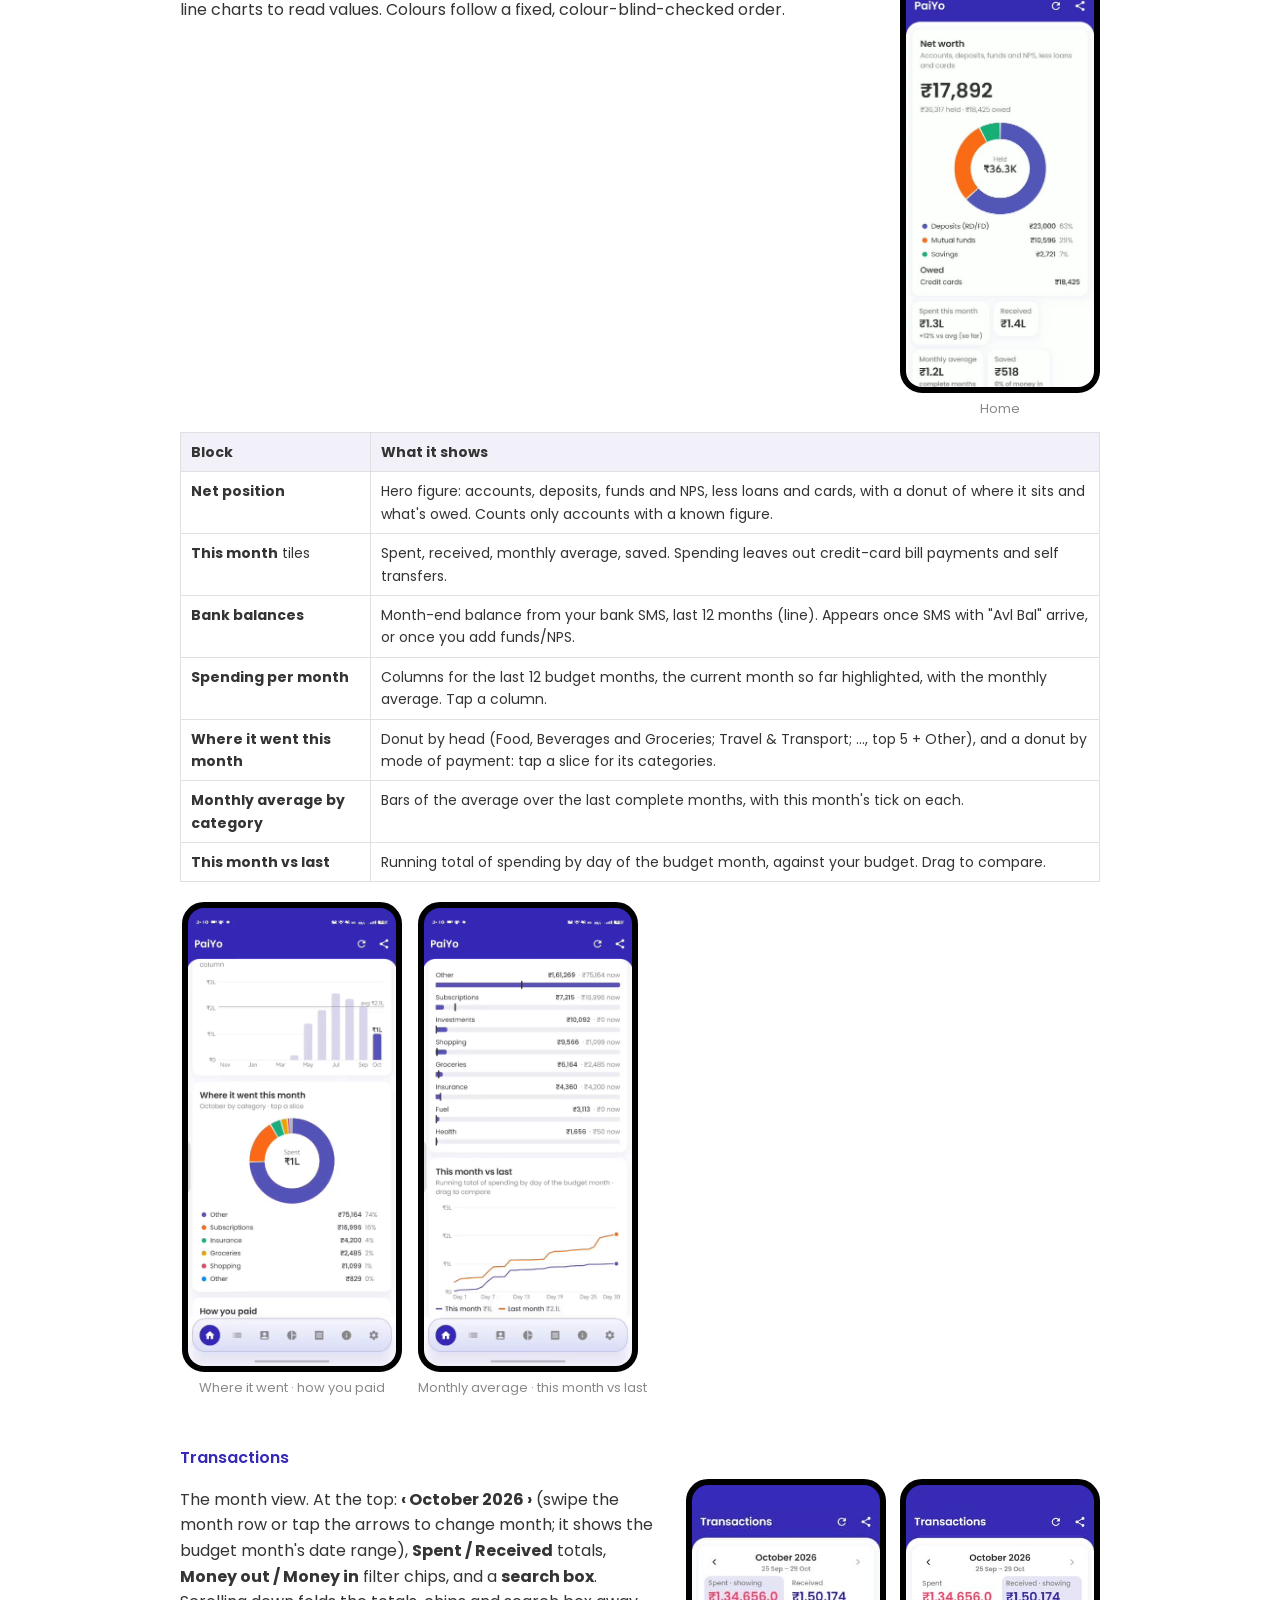
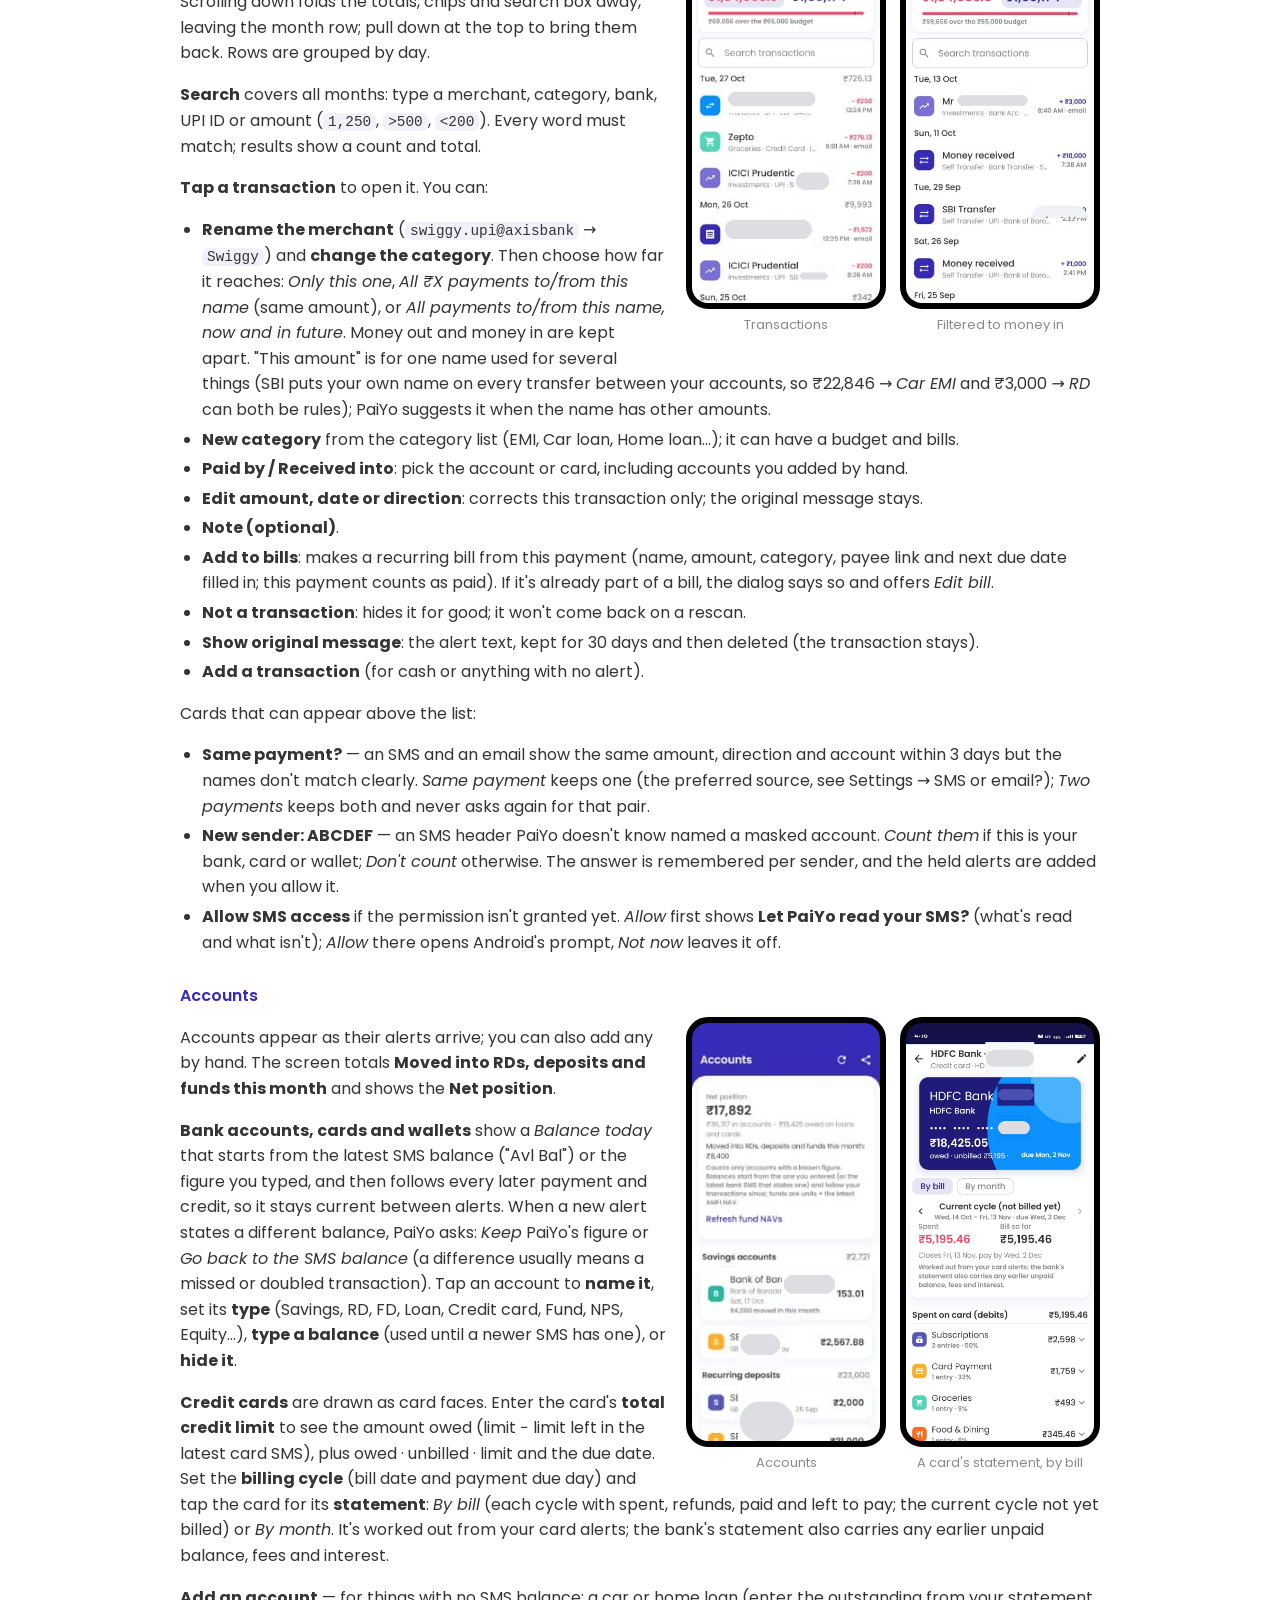
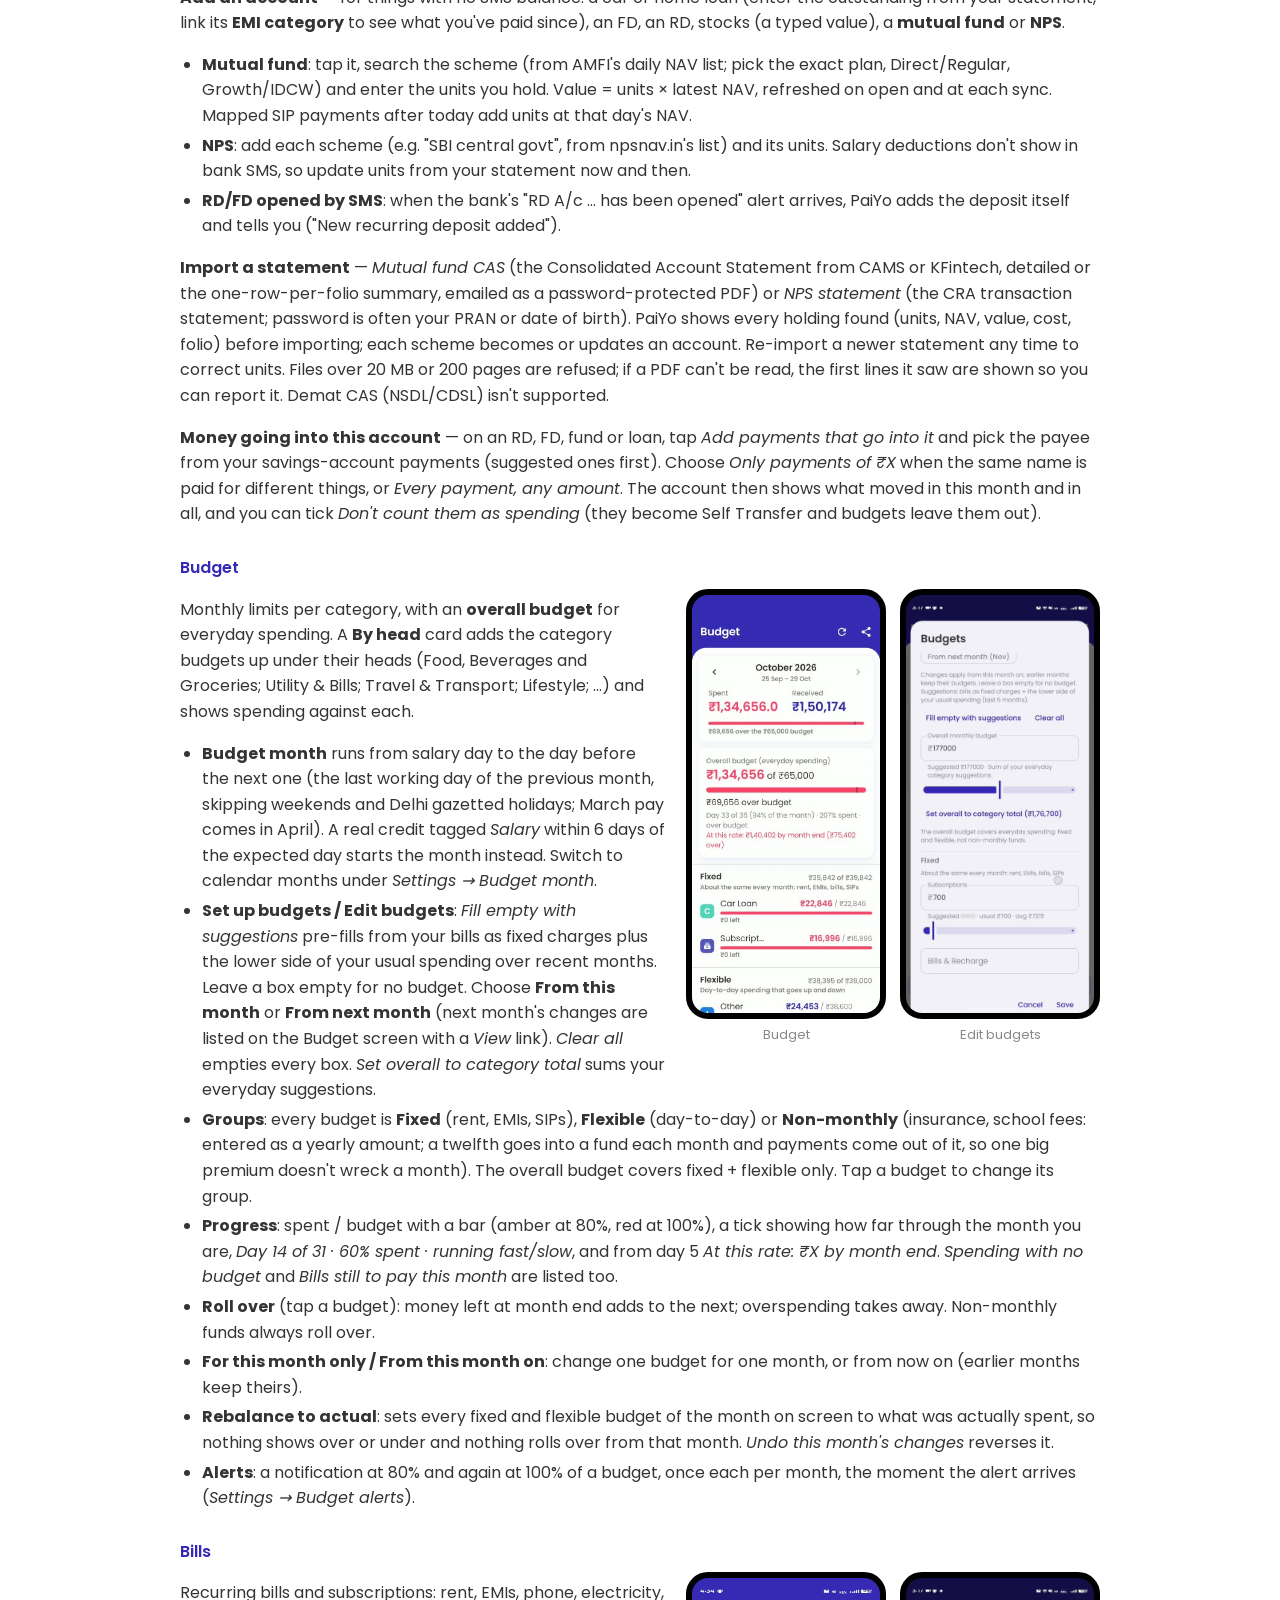
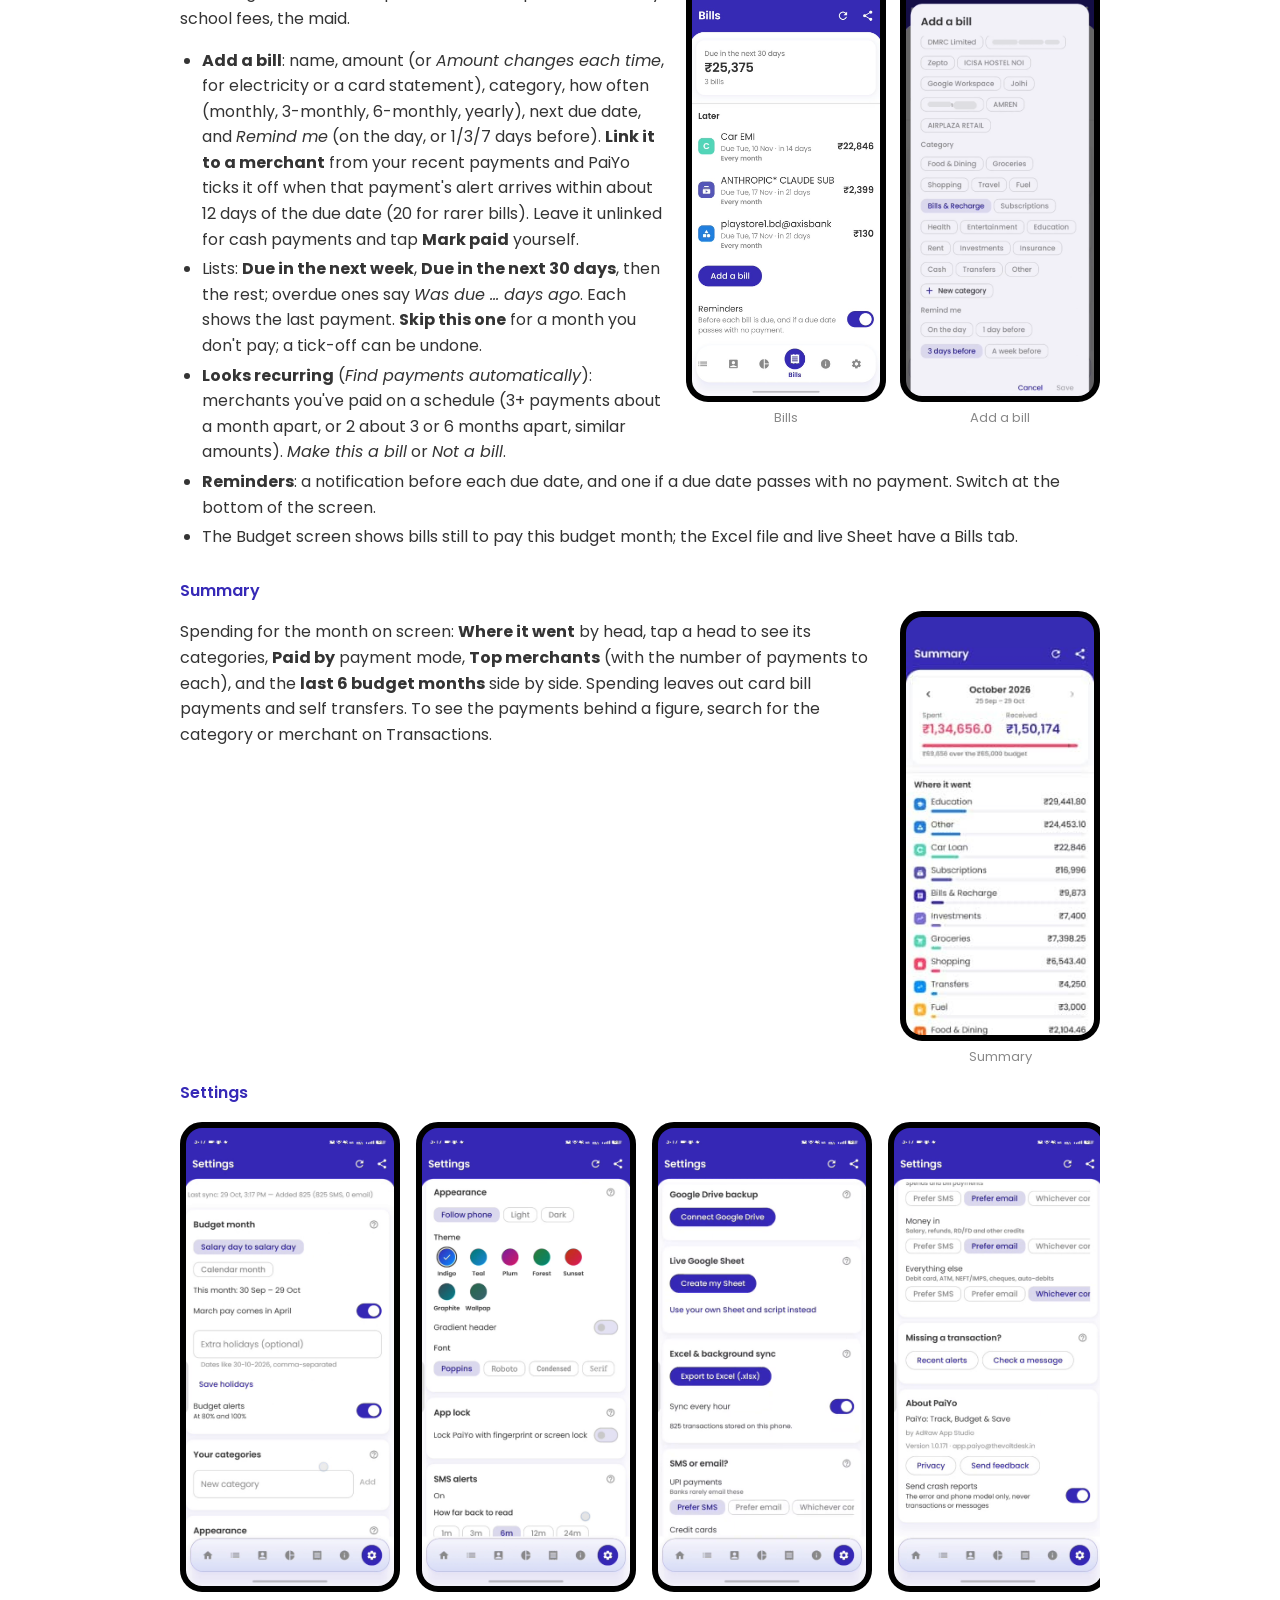
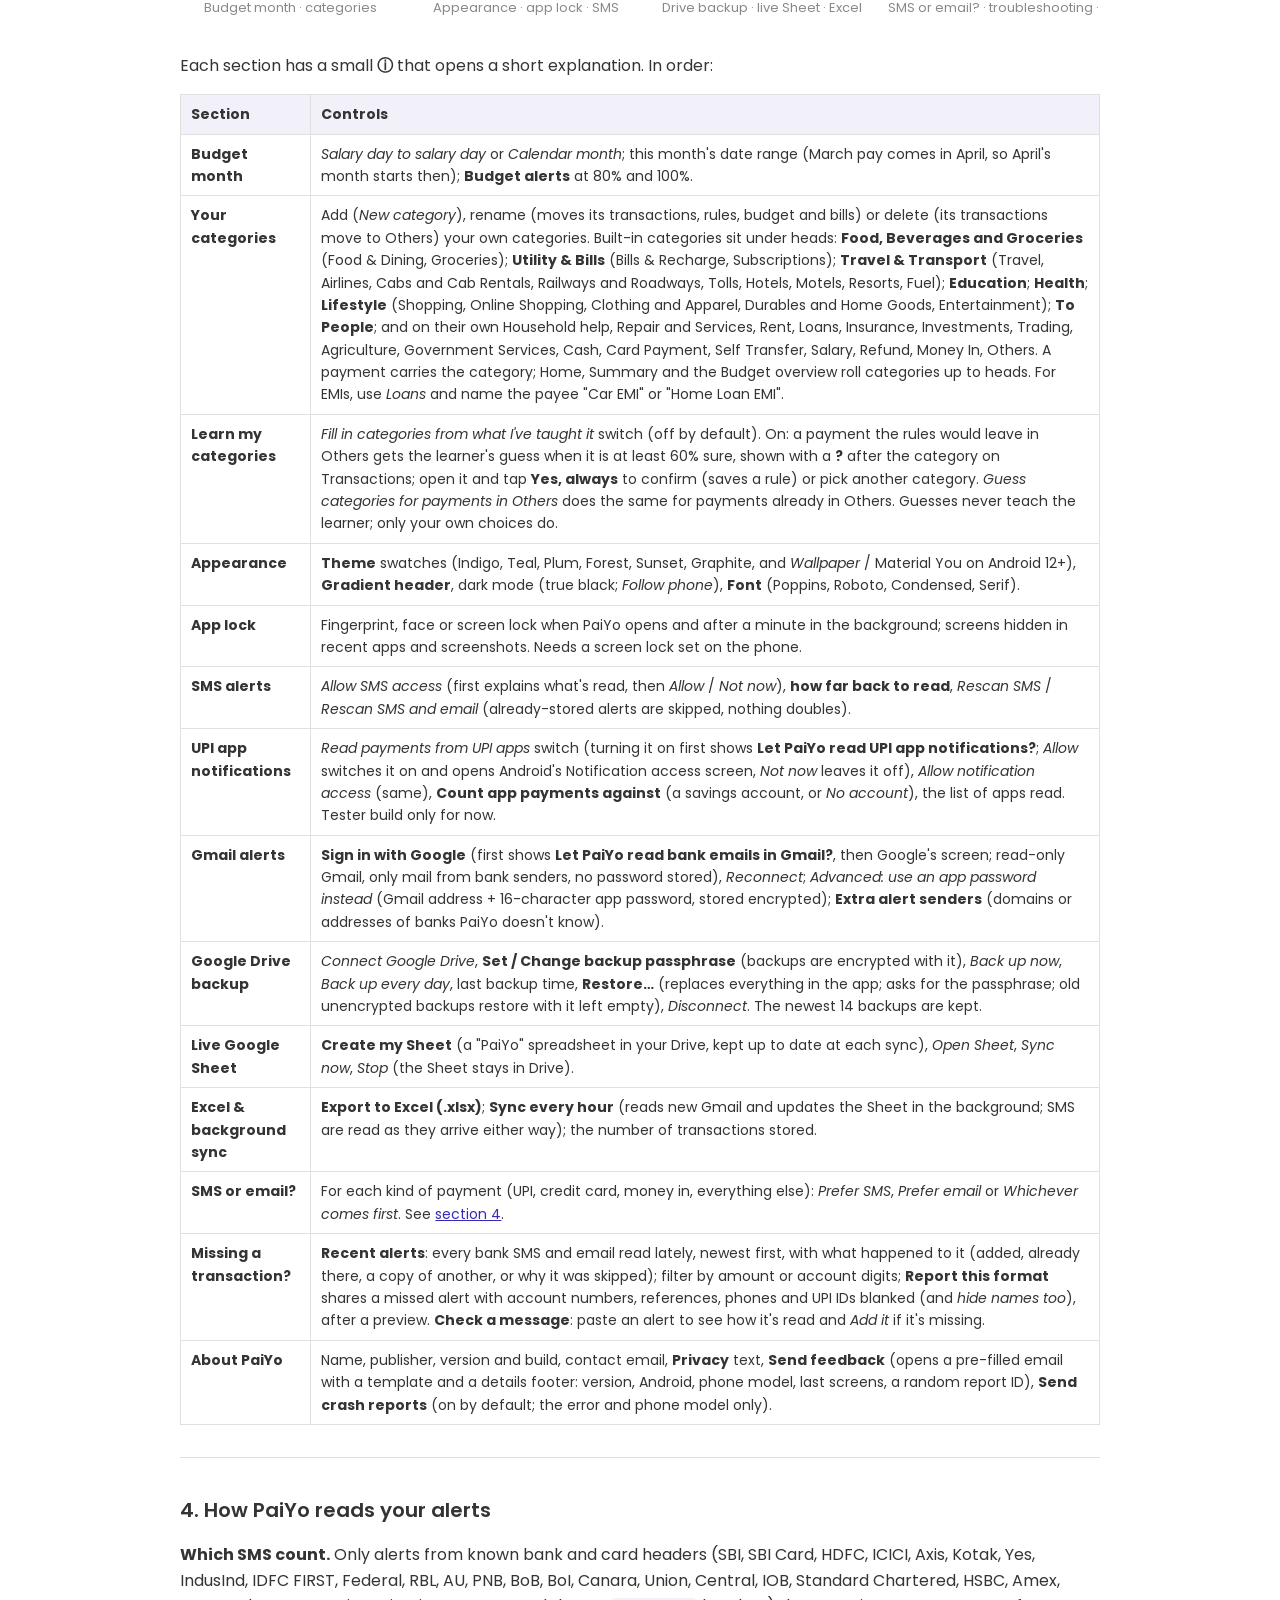
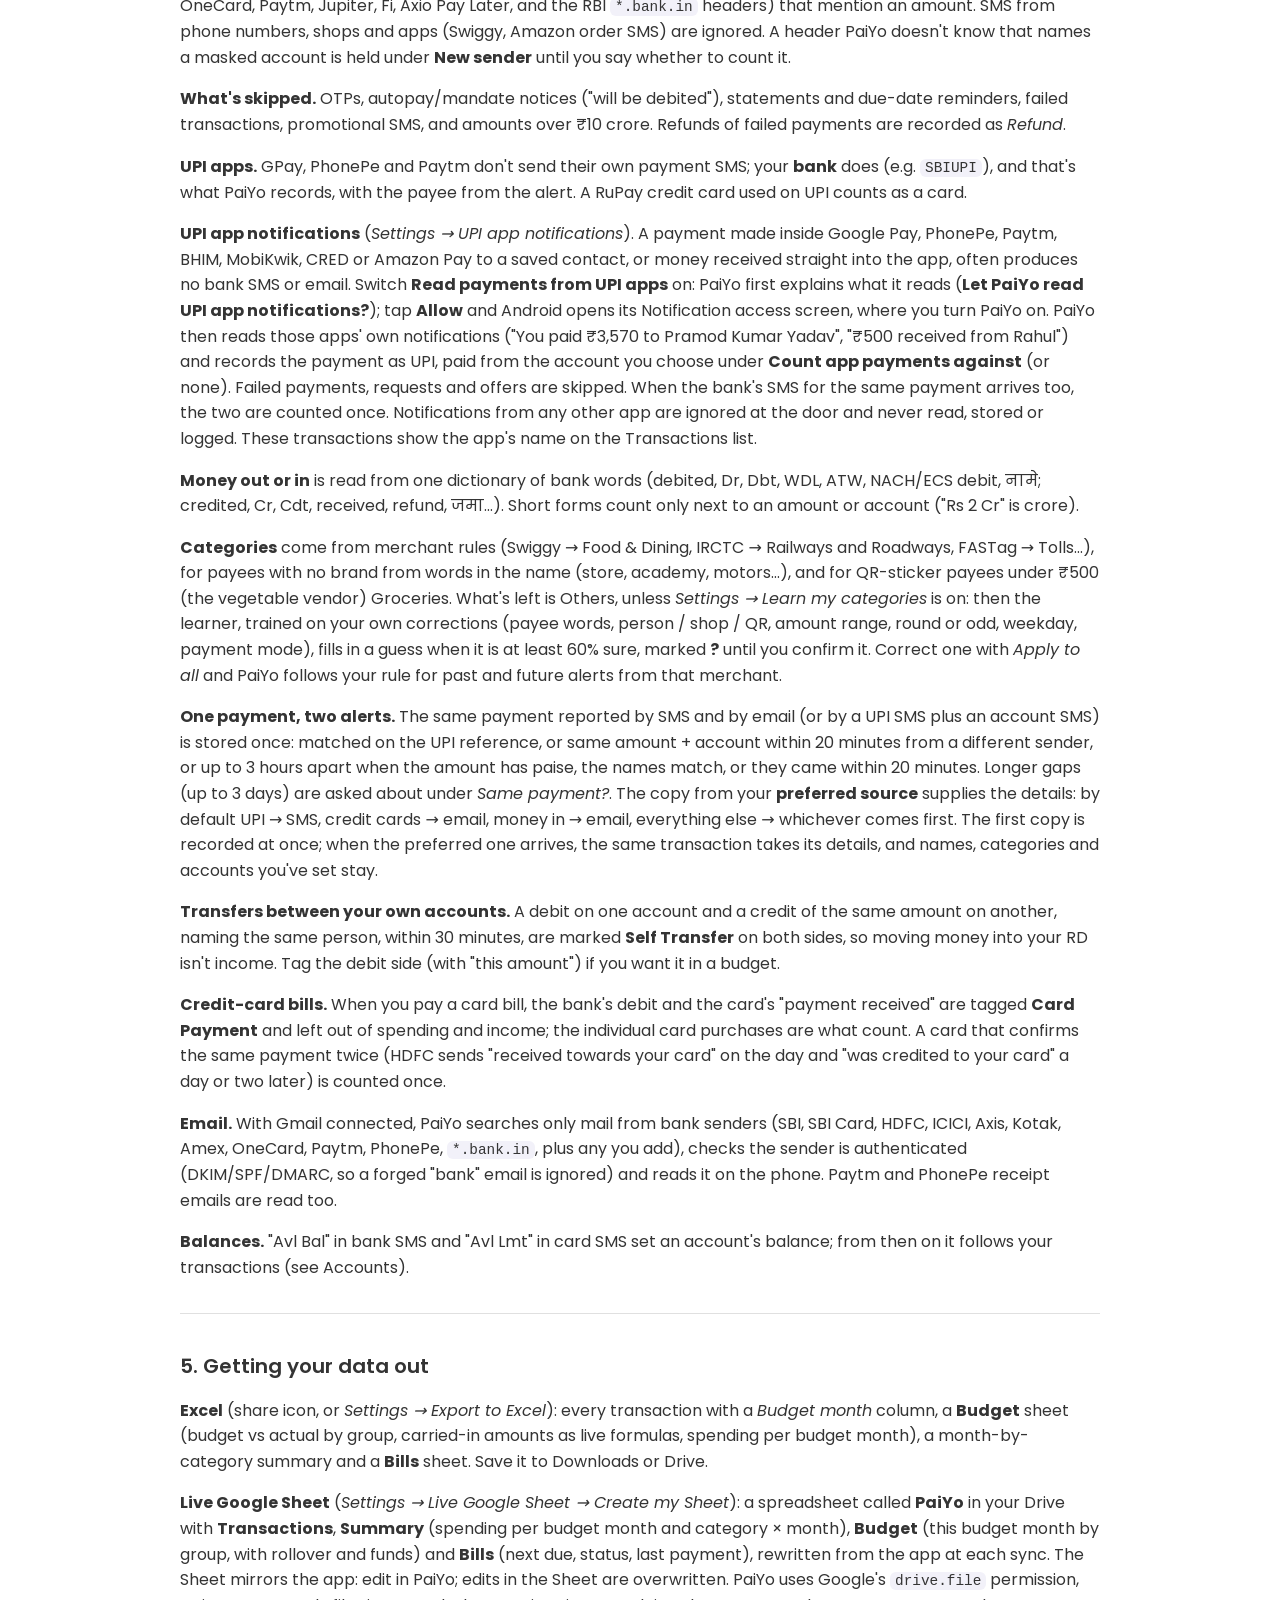
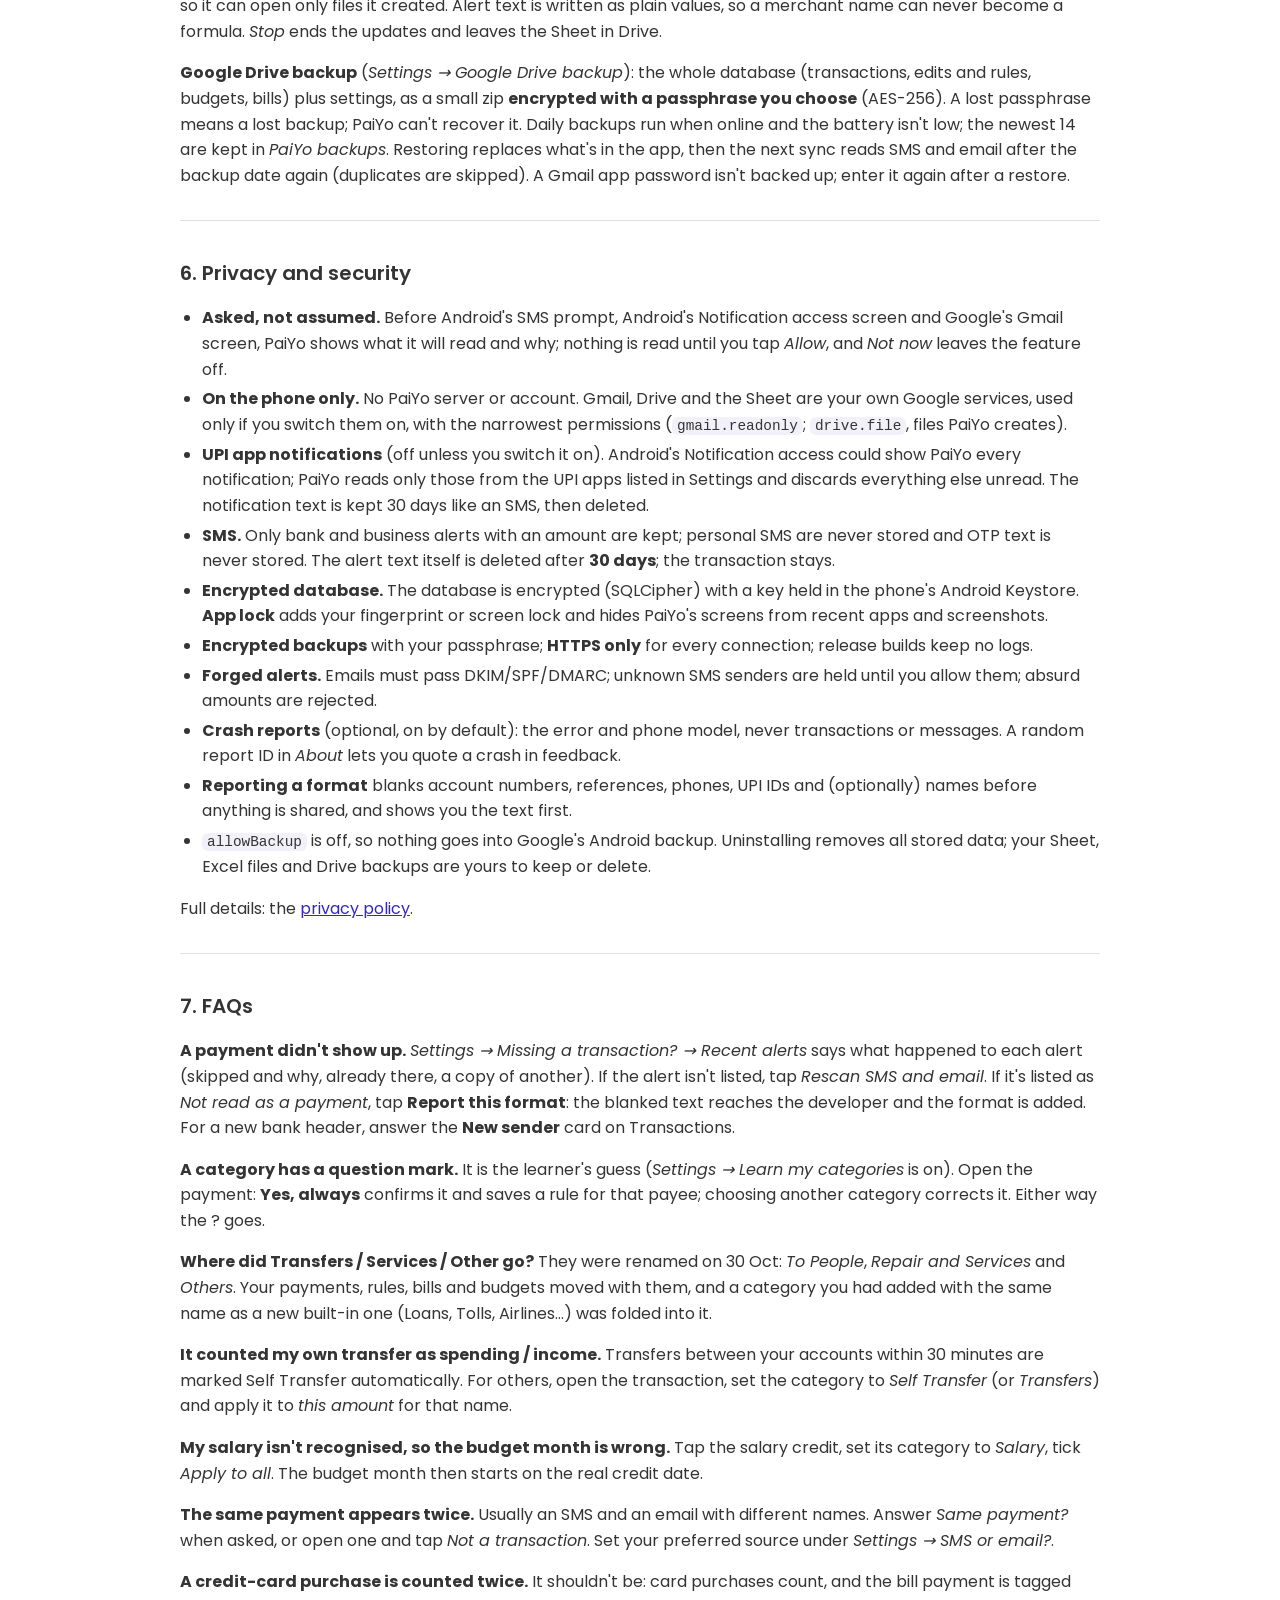
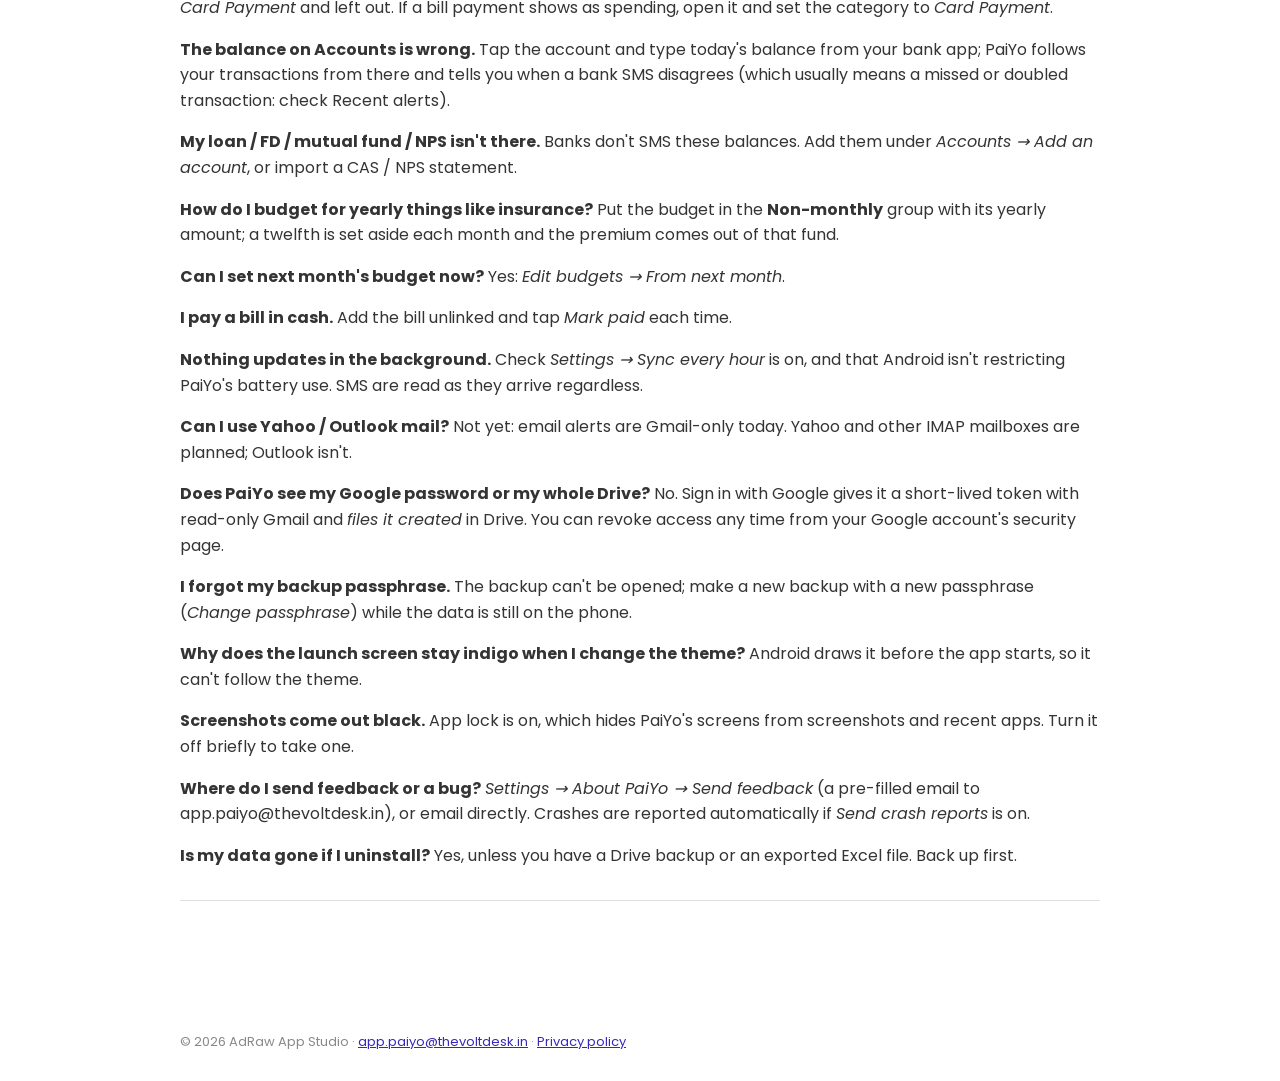
==== commit 86aefd60: "Add files via upload" ====
--- a/guide.html
+++ b/guide.html
@@ -9,7 +9,7 @@
 <header class="band"><nav class="top"><a class="brand" href="index.html"><img class="coin" src="img/icon-192.png" alt="">PaiYo</a><a href="index.html">Home</a><a href="guide.html" class="on">Guide</a><a href="privacy.html">Privacy</a></nav>
 <h1>User guide</h1><p>Every screen, every control, and the answers to the questions testers ask.</p></header>
 <main class="sheet guide">
-<p><em>Last reviewed: 29 Oct 2026, build 1.0.171.</em></p>
+<p><em>Last reviewed: 31 Oct 2026.</em></p>
 <hr />
 <h2 id="contents">Contents</h2>
 <ol>
@@ -41,7 +41,8 @@
 <hr />
 <h2 id="2-getting-started">2. Getting started</h2>
 <h3 id="installing">Installing</h3>
-<p>Testers get PaiYo through <strong>Firebase App Distribution</strong>: accept the invite email, install the <em>App Tester</em> app it links to, then install PaiYo from there. Updates arrive the same way. </p>
+<p>PaiYo is in <strong>closed testing on Google Play</strong>. Send the Gmail address you use on Play to app.paiyo@thevoltdesk.in and you'll get an opt-in link: open it, tap <strong>Become a tester</strong>, then install PaiYo from the Play Store. Updates arrive through Play. Please stay opted in for at least 14 days; Google counts testers who do. </p>
+<p><em>Moving from the earlier Firebase test build?</em> The Play version is signed differently, so it can't install over it. Back up first (<em>Settings → Google Drive backup → Back up now</em>), uninstall the old PaiYo, install from Play, then tap <strong>Restore backup</strong> on the first screen.</p>
 <h3 id="first-run">First run</h3>
 <div class="shots"><figure><img src="img/welcome.png" alt="Welcome" loading="lazy" onerror="this.parentNode.classList.add('missing')"><figcaption>Welcome</figcaption></figure><figure><img src="img/privacy.png" alt="Your data stays with you" loading="lazy" onerror="this.parentNode.classList.add('missing')"><figcaption>Your data stays with you</figcaption></figure><figure><img src="img/sms-access.png" alt="Allow SMS access" loading="lazy" onerror="this.parentNode.classList.add('missing')"><figcaption>Allow SMS access</figcaption></figure></div>
 <p>PaiYo opens with four short screens:</p>
@@ -49,7 +50,7 @@
 <li><strong>Welcome</strong> — what the app does.</li>
 <li><strong>Your data stays with you</strong> — the privacy summary (see <a href="#6-privacy-and-security">section 6</a>).</li>
 <li><strong>Allow SMS access</strong> — tap <em>Allow</em>. PaiYo then reads the last <strong>6 months</strong> of alerts already on the phone, so you start with history (change the window later under <em>Settings → SMS alerts</em>). New bank SMS are read the moment they arrive.<ul>
-<li><em>No prompt appears?</em> Android blocks SMS access for apps installed outside the Play Store until you allow it: <strong>Settings → Apps → PaiYo → ⋮ (top right) → Allow restricted settings</strong>, then come back and tap <em>Allow</em> again.</li>
+<li><em>No prompt appears?</em> (only for a copy installed outside the Play Store) Android blocks SMS access for those until you allow it: <strong>Settings → Apps → PaiYo → ⋮ (top right) → Allow restricted settings</strong>, then come back and tap <em>Allow</em> again.</li>
 <li>You can skip this with <em>Later, in Settings</em> and allow it from <em>Settings → SMS alerts</em>.</li>
 </ul>
 </li>
@@ -92,7 +93,7 @@
 </tr>
 <tr>
 <td><strong>Where it went this month</strong></td>
-<td>Donut by category (top 5 + Other), and a donut by mode of payment: tap a slice for its categories.</td>
+<td>Donut by head (Food, Beverages and Groceries; Travel &amp; Transport; …, top 5 + Other), and a donut by mode of payment: tap a slice for its categories.</td>
 </tr>
 <tr>
 <td><strong>Monthly average by category</strong></td>
@@ -125,7 +126,7 @@
 <ul>
 <li><strong>Same payment?</strong> — an SMS and an email show the same amount, direction and account within 3 days but the names don't match clearly. <em>Same payment</em> keeps one (the preferred source, see Settings → SMS or email?); <em>Two payments</em> keeps both and never asks again for that pair.</li>
 <li><strong>New sender: ABCDEF</strong> — an SMS header PaiYo doesn't know named a masked account. <em>Count them</em> if this is your bank, card or wallet; <em>Don't count</em> otherwise. The answer is remembered per sender, and the held alerts are added when you allow it.</li>
-<li><strong>Allow SMS access</strong> if the permission isn't granted yet.</li>
+<li><strong>Allow SMS access</strong> if the permission isn't granted yet. <em>Allow</em> first shows <strong>Let PaiYo read your SMS?</strong> (what's read and what isn't); <em>Allow</em> there opens Android's prompt, <em>Not now</em> leaves it off.</li>
 </ul>
 <h3 id="accounts">Accounts</h3>
 <div class="shotpair"><figure class="shot"><img src="img/accounts.png" alt="Accounts" loading="lazy" onerror="this.parentNode.classList.add('missing')"><figcaption>Accounts</figcaption></figure><figure class="shot"><img src="img/card.png" alt="A card's statement, by bill" loading="lazy" onerror="this.parentNode.classList.add('missing')"><figcaption>A card's statement, by bill</figcaption></figure></div>
@@ -142,7 +143,7 @@
 <p><strong>Money going into this account</strong> — on an RD, FD, fund or loan, tap <em>Add payments that go into it</em> and pick the payee from your savings-account payments (suggested ones first). Choose <em>Only payments of ₹X</em> when the same name is paid for different things, or <em>Every payment, any amount</em>. The account then shows what moved in this month and in all, and you can tick <em>Don't count them as spending</em> (they become Self Transfer and budgets leave them out).</p>
 <h3 id="budget">Budget</h3>
 <div class="shotpair"><figure class="shot"><img src="img/budget.png" alt="Budget" loading="lazy" onerror="this.parentNode.classList.add('missing')"><figcaption>Budget</figcaption></figure><figure class="shot"><img src="img/budgets-editor.png" alt="Edit budgets" loading="lazy" onerror="this.parentNode.classList.add('missing')"><figcaption>Edit budgets</figcaption></figure></div>
-<p>Monthly limits per category, with an <strong>overall budget</strong> for everyday spending.</p>
+<p>Monthly limits per category, with an <strong>overall budget</strong> for everyday spending. A <strong>By head</strong> card adds the category budgets up under their heads (Food, Beverages and Groceries; Utility &amp; Bills; Travel &amp; Transport; Lifestyle; …) and shows spending against each.</p>
 <ul>
 <li><strong>Budget month</strong> runs from salary day to the day before the next one (the last working day of the previous month, skipping weekends and Delhi gazetted holidays; March pay comes in April). A real credit tagged <em>Salary</em> within 6 days of the expected day starts the month instead. Switch to calendar months under <em>Settings → Budget month</em>.</li>
 <li><strong>Set up budgets / Edit budgets</strong>: <em>Fill empty with suggestions</em> pre-fills from your bills as fixed charges plus the lower side of your usual spending over recent months. Leave a box empty for no budget. Choose <strong>From this month</strong> or <strong>From next month</strong> (next month's changes are listed on the Budget screen with a <em>View</em> link). <em>Clear all</em> empties every box. <em>Set overall to category total</em> sums your everyday suggestions.</li>
@@ -165,7 +166,7 @@
 </ul>
 <h3 id="summary">Summary</h3>
 <div class="shotpair"><figure class="shot"><img src="img/summary.png" alt="Summary" loading="lazy" onerror="this.parentNode.classList.add('missing')"><figcaption>Summary</figcaption></figure></div>
-<p>Spending for the month on screen: <strong>Where it went</strong> by category, <strong>Paid by</strong> payment mode, <strong>Top merchants</strong> (with the number of payments to each), and the <strong>last 6 budget months</strong> side by side. Spending leaves out card bill payments and self transfers. To see the payments behind a figure, search for the category or merchant on Transactions.</p>
+<p>Spending for the month on screen: <strong>Where it went</strong> by head, tap a head to see its categories, <strong>Paid by</strong> payment mode, <strong>Top merchants</strong> (with the number of payments to each), and the <strong>last 6 budget months</strong> side by side. Spending leaves out card bill payments and self transfers. To see the payments behind a figure, search for the category or merchant on Transactions.</p>
 <h3 id="settings">Settings</h3>
 <div class="shots"><figure><img src="img/settings-1.png" alt="Budget month · categories" loading="lazy" onerror="this.parentNode.classList.add('missing')"><figcaption>Budget month · categories</figcaption></figure><figure><img src="img/settings-2.png" alt="Appearance · app lock · SMS" loading="lazy" onerror="this.parentNode.classList.add('missing')"><figcaption>Appearance · app lock · SMS</figcaption></figure><figure><img src="img/settings-3.png" alt="Drive backup · live Sheet · Excel" loading="lazy" onerror="this.parentNode.classList.add('missing')"><figcaption>Drive backup · live Sheet · Excel</figcaption></figure><figure><img src="img/settings-4.png" alt="SMS or email? · troubleshooting · About" loading="lazy" onerror="this.parentNode.classList.add('missing')"><figcaption>SMS or email? · troubleshooting · About</figcaption></figure></div>
 <p>Each section has a small <strong>ⓘ</strong> that opens a short explanation. In order:</p>
@@ -179,11 +180,15 @@
 <tbody>
 <tr>
 <td><strong>Budget month</strong></td>
-<td><em>Salary day to salary day</em> or <em>Calendar month</em>; this month's date range; <em>March pay comes in April</em>; <em>Extra holidays</em> (dates like 30-10-2026, comma-separated); <strong>Budget alerts</strong> at 80% and 100%.</td>
+<td><em>Salary day to salary day</em> or <em>Calendar month</em>; this month's date range (March pay comes in April, so April's month starts then); <strong>Budget alerts</strong> at 80% and 100%.</td>
 </tr>
 <tr>
 <td><strong>Your categories</strong></td>
-<td>Add (<em>New category</em>), rename (moves its transactions, rules, budget and bills) or delete (its transactions move to Other) your own categories. Built-in ones: Food &amp; Dining, Groceries, Shopping, Travel, Fuel, Bills &amp; Recharge, Subscriptions, Health, Entertainment, Education, Rent, Investments, Insurance, Cash, Transfers, Card Payment, Self Transfer, Salary, Refund, Money In, Other.</td>
+<td>Add (<em>New category</em>), rename (moves its transactions, rules, budget and bills) or delete (its transactions move to Others) your own categories. Built-in categories sit under heads: <strong>Food, Beverages and Groceries</strong> (Food &amp; Dining, Groceries); <strong>Utility &amp; Bills</strong> (Bills &amp; Recharge, Subscriptions); <strong>Travel &amp; Transport</strong> (Travel, Airlines, Cabs and Cab Rentals, Railways and Roadways, Tolls, Hotels, Motels, Resorts, Fuel); <strong>Education</strong>; <strong>Health</strong>; <strong>Lifestyle</strong> (Shopping, Online Shopping, Clothing and Apparel, Durables and Home Goods, Entertainment); <strong>To People</strong>; and on their own Household help, Repair and Services, Rent, Loans, Insurance, Investments, Trading, Agriculture, Government Services, Cash, Card Payment, Self Transfer, Salary, Refund, Money In, Others. A payment carries the category; Home, Summary and the Budget overview roll categories up to heads. For EMIs, use <em>Loans</em> and name the payee "Car EMI" or "Home Loan EMI".</td>
+</tr>
+<tr>
+<td><strong>Learn my categories</strong></td>
+<td><em>Fill in categories from what I've taught it</em> switch (off by default). On: a payment the rules would leave in Others gets the learner's guess when it is at least 60% sure, shown with a <strong>?</strong> after the category on Transactions; open it and tap <strong>Yes, always</strong> to confirm (saves a rule) or pick another category. <em>Guess categories for payments in Others</em> does the same for payments already in Others. Guesses never teach the learner; only your own choices do.</td>
 </tr>
 <tr>
 <td><strong>Appearance</strong></td>
@@ -195,11 +200,15 @@
 </tr>
 <tr>
 <td><strong>SMS alerts</strong></td>
-<td><em>Allow SMS access</em>, <strong>how far back to read</strong>, <em>Rescan SMS</em> / <em>Rescan SMS and email</em> (already-stored alerts are skipped, nothing doubles).</td>
+<td><em>Allow SMS access</em> (first explains what's read, then <em>Allow</em> / <em>Not now</em>), <strong>how far back to read</strong>, <em>Rescan SMS</em> / <em>Rescan SMS and email</em> (already-stored alerts are skipped, nothing doubles).</td>
+</tr>
+<tr>
+<td><strong>UPI app notifications</strong></td>
+<td><em>Read payments from UPI apps</em> switch (turning it on first shows <strong>Let PaiYo read UPI app notifications?</strong>; <em>Allow</em> switches it on and opens Android's Notification access screen, <em>Not now</em> leaves it off), <em>Allow notification access</em> (same), <strong>Count app payments against</strong> (a savings account, or <em>No account</em>), the list of apps read. Tester build only for now.</td>
 </tr>
 <tr>
 <td><strong>Gmail alerts</strong></td>
-<td><strong>Sign in with Google</strong> (read-only Gmail, only mail from bank senders, no password stored), <em>Reconnect</em>; <em>Advanced: use an app password instead</em> (Gmail address + 16-character app password, stored encrypted); <strong>Extra alert senders</strong> (domains or addresses of banks PaiYo doesn't know).</td>
+<td><strong>Sign in with Google</strong> (first shows <strong>Let PaiYo read bank emails in Gmail?</strong>, then Google's screen; read-only Gmail, only mail from bank senders, no password stored), <em>Reconnect</em>; <em>Advanced: use an app password instead</em> (Gmail address + 16-character app password, stored encrypted); <strong>Extra alert senders</strong> (domains or addresses of banks PaiYo doesn't know).</td>
 </tr>
 <tr>
 <td><strong>Google Drive backup</strong></td>
@@ -207,7 +216,7 @@
 </tr>
 <tr>
 <td><strong>Live Google Sheet</strong></td>
-<td><strong>Create my Sheet</strong> (a "PaiYo" spreadsheet in your Drive, kept up to date at each sync), <em>Open Sheet</em>, <em>Sync now</em>, <em>Stop</em> (the Sheet stays in Drive). <em>Use your own Sheet and script instead</em> for the older Apps Script route (web-app URL + <strong>Generate</strong>d secret, <em>Resend all</em>).</td>
+<td><strong>Create my Sheet</strong> (a "PaiYo" spreadsheet in your Drive, kept up to date at each sync), <em>Open Sheet</em>, <em>Sync now</em>, <em>Stop</em> (the Sheet stays in Drive).</td>
 </tr>
 <tr>
 <td><strong>Excel &amp; background sync</strong></td>
@@ -232,22 +241,25 @@
 <p><strong>Which SMS count.</strong> Only alerts from known bank and card headers (SBI, SBI Card, HDFC, ICICI, Axis, Kotak, Yes, IndusInd, IDFC FIRST, Federal, RBL, AU, PNB, BoB, BoI, Canara, Union, Central, IOB, Standard Chartered, HSBC, Amex, OneCard, Paytm, Jupiter, Fi, Axio Pay Later, and the RBI <code>*.bank.in</code> headers) that mention an amount. SMS from phone numbers, shops and apps (Swiggy, Amazon order SMS) are ignored. A header PaiYo doesn't know that names a masked account is held under <strong>New sender</strong> until you say whether to count it.</p>
 <p><strong>What's skipped.</strong> OTPs, autopay/mandate notices ("will be debited"), statements and due-date reminders, failed transactions, promotional SMS, and amounts over ₹10 crore. Refunds of failed payments are recorded as <em>Refund</em>.</p>
 <p><strong>UPI apps.</strong> GPay, PhonePe and Paytm don't send their own payment SMS; your <strong>bank</strong> does (e.g. <code>SBIUPI</code>), and that's what PaiYo records, with the payee from the alert. A RuPay credit card used on UPI counts as a card.</p>
+<p><strong>UPI app notifications</strong> (<em>Settings → UPI app notifications</em>). A payment made inside Google Pay, PhonePe, Paytm, BHIM, MobiKwik, CRED or Amazon Pay to a saved contact, or money received straight into the app, often produces no bank SMS or email. Switch <strong>Read payments from UPI apps</strong> on: PaiYo first explains what it reads (<strong>Let PaiYo read UPI app notifications?</strong>); tap <strong>Allow</strong> and Android opens its Notification access screen, where you turn PaiYo on. PaiYo then reads those apps' own notifications ("You paid ₹3,570 to Pramod Kumar Yadav", "₹500 received from Rahul") and records the payment as UPI, paid from the account you choose under <strong>Count app payments against</strong> (or none). Failed payments, requests and offers are skipped. When the bank's SMS for the same payment arrives too, the two are counted once. Notifications from any other app are ignored at the door and never read, stored or logged. These transactions show the app's name on the Transactions list.</p>
 <p><strong>Money out or in</strong> is read from one dictionary of bank words (debited, Dr, Dbt, WDL, ATW, NACH/ECS debit, नामे; credited, Cr, Cdt, received, refund, जमा…). Short forms count only next to an amount or account ("Rs 2 Cr" is crore).</p>
-<p><strong>Categories</strong> come from merchant rules (Swiggy → Food &amp; Dining…). Correct one with <em>Apply to all</em> and PaiYo follows your rule for past and future alerts from that merchant.</p>
+<p><strong>Categories</strong> come from merchant rules (Swiggy → Food &amp; Dining, IRCTC → Railways and Roadways, FASTag → Tolls…), for payees with no brand from words in the name (store, academy, motors…), and for QR-sticker payees under ₹500 (the vegetable vendor) Groceries. What's left is Others, unless <em>Settings → Learn my categories</em> is on: then the learner, trained on your own corrections (payee words, person / shop / QR, amount range, round or odd, weekday, payment mode), fills in a guess when it is at least 60% sure, marked <strong>?</strong> until you confirm it. Correct one with <em>Apply to all</em> and PaiYo follows your rule for past and future alerts from that merchant.</p>
 <p><strong>One payment, two alerts.</strong> The same payment reported by SMS and by email (or by a UPI SMS plus an account SMS) is stored once: matched on the UPI reference, or same amount + account within 20 minutes from a different sender, or up to 3 hours apart when the amount has paise, the names match, or they came within 20 minutes. Longer gaps (up to 3 days) are asked about under <em>Same payment?</em>. The copy from your <strong>preferred source</strong> supplies the details: by default UPI → SMS, credit cards → email, money in → email, everything else → whichever comes first. The first copy is recorded at once; when the preferred one arrives, the same transaction takes its details, and names, categories and accounts you've set stay.</p>
 <p><strong>Transfers between your own accounts.</strong> A debit on one account and a credit of the same amount on another, naming the same person, within 30 minutes, are marked <strong>Self Transfer</strong> on both sides, so moving money into your RD isn't income. Tag the debit side (with "this amount") if you want it in a budget.</p>
-<p><strong>Credit-card bills.</strong> When you pay a card bill, the bank's debit and the card's "payment received" are tagged <strong>Card Payment</strong> and left out of spending and income; the individual card purchases are what count.</p>
+<p><strong>Credit-card bills.</strong> When you pay a card bill, the bank's debit and the card's "payment received" are tagged <strong>Card Payment</strong> and left out of spending and income; the individual card purchases are what count. A card that confirms the same payment twice (HDFC sends "received towards your card" on the day and "was credited to your card" a day or two later) is counted once.</p>
 <p><strong>Email.</strong> With Gmail connected, PaiYo searches only mail from bank senders (SBI, SBI Card, HDFC, ICICI, Axis, Kotak, Amex, OneCard, Paytm, PhonePe, <code>*.bank.in</code>, plus any you add), checks the sender is authenticated (DKIM/SPF/DMARC, so a forged "bank" email is ignored) and reads it on the phone. Paytm and PhonePe receipt emails are read too.</p>
 <p><strong>Balances.</strong> "Avl Bal" in bank SMS and "Avl Lmt" in card SMS set an account's balance; from then on it follows your transactions (see Accounts).</p>
 <hr />
 <h2 id="5-getting-your-data-out">5. Getting your data out</h2>
 <p><strong>Excel</strong> (share icon, or <em>Settings → Export to Excel</em>): every transaction with a <em>Budget month</em> column, a <strong>Budget</strong> sheet (budget vs actual by group, carried-in amounts as live formulas, spending per budget month), a month-by-category summary and a <strong>Bills</strong> sheet. Save it to Downloads or Drive.</p>
-<p><strong>Live Google Sheet</strong> (<em>Settings → Live Google Sheet → Create my Sheet</em>): a spreadsheet called <strong>PaiYo</strong> in your Drive with <strong>Transactions</strong>, <strong>Summary</strong> (spending per budget month and category × month), <strong>Budget</strong> (this budget month by group, with rollover and funds) and <strong>Bills</strong> (next due, status, last payment), rewritten from the app at each sync. The Sheet mirrors the app: edit in PaiYo; edits in the Sheet are overwritten. PaiYo uses Google's <code>drive.file</code> permission, so it can open only files it created. Alert text is written as plain values, so a merchant name can never become a formula. <em>Stop</em> ends the updates and leaves the Sheet in Drive. The older <em>own Sheet + Apps Script</em> route still works for anyone already on it.</p>
+<p><strong>Live Google Sheet</strong> (<em>Settings → Live Google Sheet → Create my Sheet</em>): a spreadsheet called <strong>PaiYo</strong> in your Drive with <strong>Transactions</strong>, <strong>Summary</strong> (spending per budget month and category × month), <strong>Budget</strong> (this budget month by group, with rollover and funds) and <strong>Bills</strong> (next due, status, last payment), rewritten from the app at each sync. The Sheet mirrors the app: edit in PaiYo; edits in the Sheet are overwritten. PaiYo uses Google's <code>drive.file</code> permission, so it can open only files it created. Alert text is written as plain values, so a merchant name can never become a formula. <em>Stop</em> ends the updates and leaves the Sheet in Drive.</p>
 <p><strong>Google Drive backup</strong> (<em>Settings → Google Drive backup</em>): the whole database (transactions, edits and rules, budgets, bills) plus settings, as a small zip <strong>encrypted with a passphrase you choose</strong> (AES-256). A lost passphrase means a lost backup; PaiYo can't recover it. Daily backups run when online and the battery isn't low; the newest 14 are kept in <em>PaiYo backups</em>. Restoring replaces what's in the app, then the next sync reads SMS and email after the backup date again (duplicates are skipped). A Gmail app password isn't backed up; enter it again after a restore.</p>
 <hr />
 <h2 id="6-privacy-and-security">6. Privacy and security</h2>
 <ul>
+<li><strong>Asked, not assumed.</strong> Before Android's SMS prompt, Android's Notification access screen and Google's Gmail screen, PaiYo shows what it will read and why; nothing is read until you tap <em>Allow</em>, and <em>Not now</em> leaves the feature off.</li>
 <li><strong>On the phone only.</strong> No PaiYo server or account. Gmail, Drive and the Sheet are your own Google services, used only if you switch them on, with the narrowest permissions (<code>gmail.readonly</code>; <code>drive.file</code>, files PaiYo creates).</li>
+<li><strong>UPI app notifications</strong> (off unless you switch it on). Android's Notification access could show PaiYo every notification; PaiYo reads only those from the UPI apps listed in Settings and discards everything else unread. The notification text is kept 30 days like an SMS, then deleted.</li>
 <li><strong>SMS.</strong> Only bank and business alerts with an amount are kept; personal SMS are never stored and OTP text is never stored. The alert text itself is deleted after <strong>30 days</strong>; the transaction stays.</li>
 <li><strong>Encrypted database.</strong> The database is encrypted (SQLCipher) with a key held in the phone's Android Keystore. <strong>App lock</strong> adds your fingerprint or screen lock and hides PaiYo's screens from recent apps and screenshots.</li>
 <li><strong>Encrypted backups</strong> with your passphrase; <strong>HTTPS only</strong> for every connection; release builds keep no logs.</li>
@@ -260,6 +272,8 @@
 <hr />
 <h2 id="7-faqs">7. FAQs</h2>
 <p><strong>A payment didn't show up.</strong> <em>Settings → Missing a transaction? → Recent alerts</em> says what happened to each alert (skipped and why, already there, a copy of another). If the alert isn't listed, tap <em>Rescan SMS and email</em>. If it's listed as <em>Not read as a payment</em>, tap <strong>Report this format</strong>: the blanked text reaches the developer and the format is added. For a new bank header, answer the <strong>New sender</strong> card on Transactions.</p>
+<p><strong>A category has a question mark.</strong> It is the learner's guess (<em>Settings → Learn my categories</em> is on). Open the payment: <strong>Yes, always</strong> confirms it and saves a rule for that payee; choosing another category corrects it. Either way the ? goes.</p>
+<p><strong>Where did Transfers / Services / Other go?</strong> They were renamed on 30 Oct: <em>To People</em>, <em>Repair and Services</em> and <em>Others</em>. Your payments, rules, bills and budgets moved with them, and a category you had added with the same name as a new built-in one (Loans, Tolls, Airlines…) was folded into it.</p>
 <p><strong>It counted my own transfer as spending / income.</strong> Transfers between your accounts within 30 minutes are marked Self Transfer automatically. For others, open the transaction, set the category to <em>Self Transfer</em> (or <em>Transfers</em>) and apply it to <em>this amount</em> for that name.</p>
 <p><strong>My salary isn't recognised, so the budget month is wrong.</strong> Tap the salary credit, set its category to <em>Salary</em>, tick <em>Apply to all</em>. The budget month then starts on the real credit date.</p>
 <p><strong>The same payment appears twice.</strong> Usually an SMS and an email with different names. Answer <em>Same payment?</em> when asked, or open one and tap <em>Not a transaction</em>. Set your preferred source under <em>Settings → SMS or email?</em>.</p>
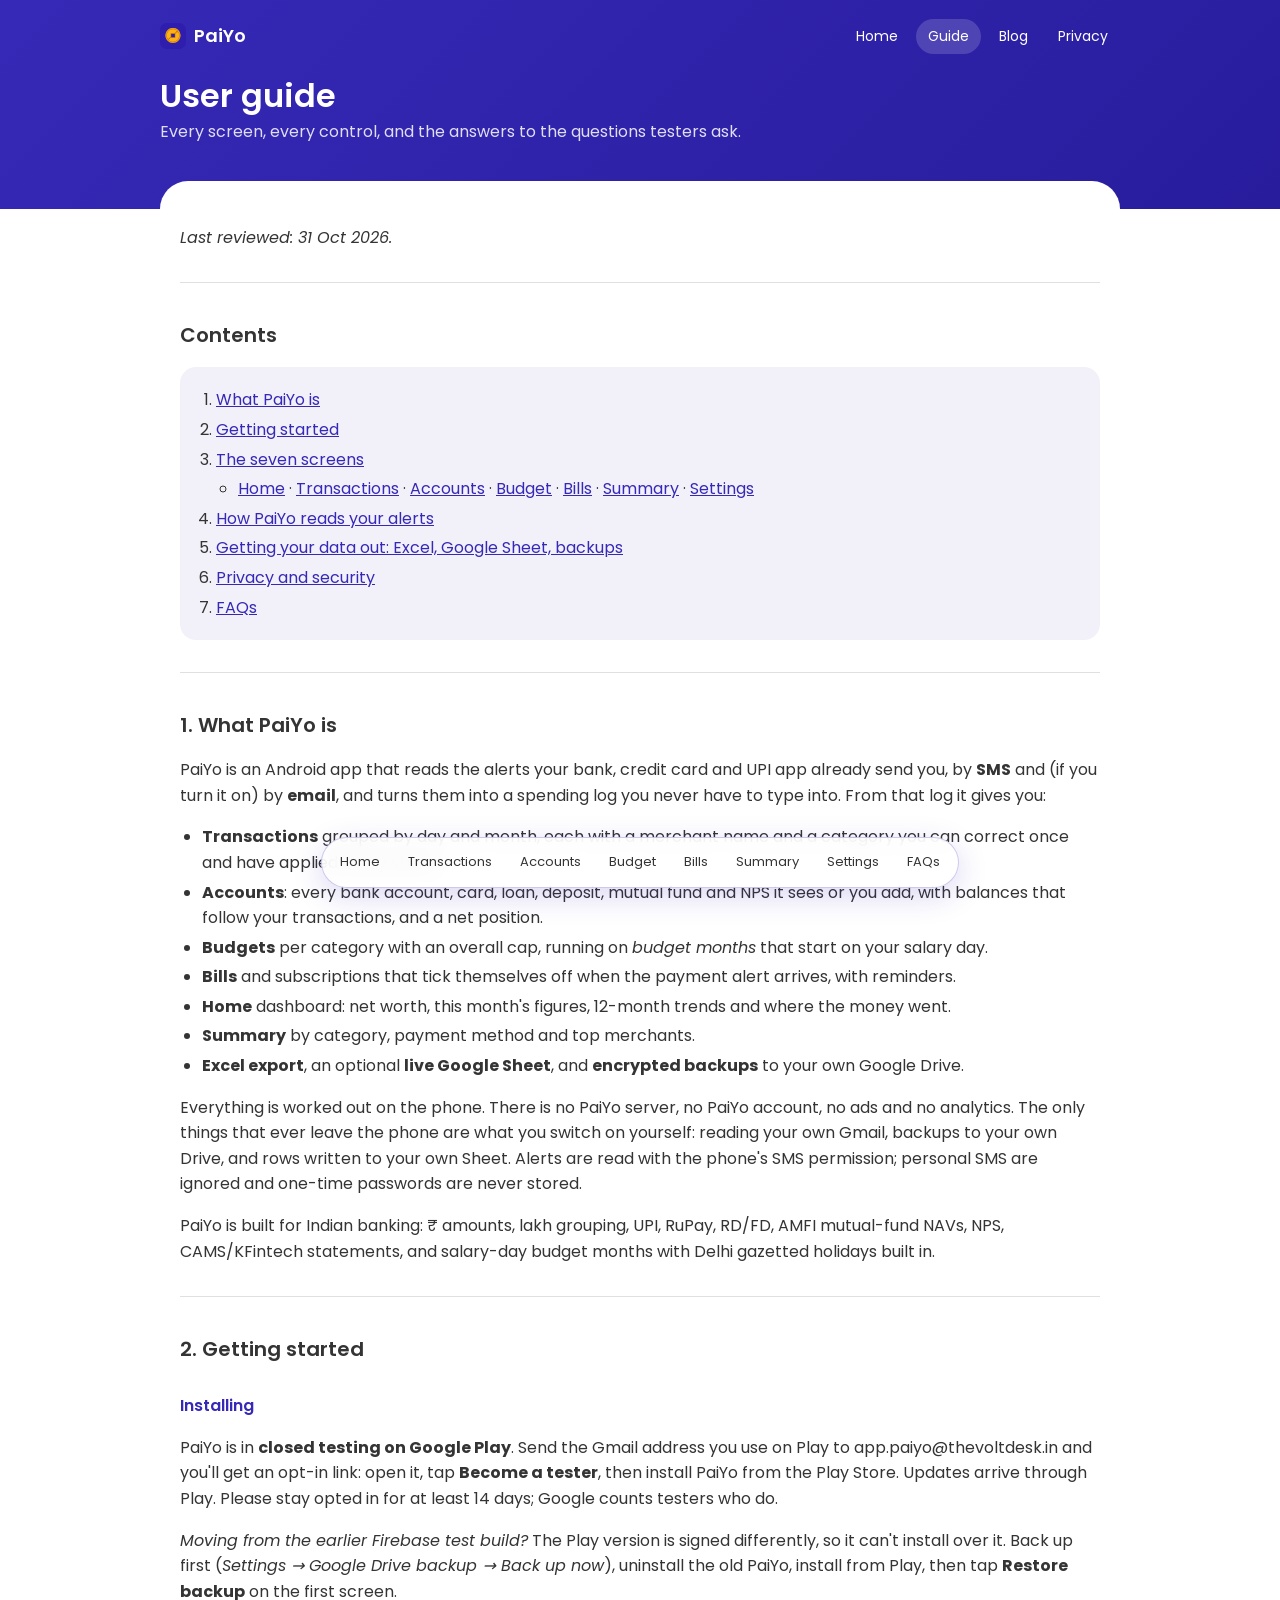
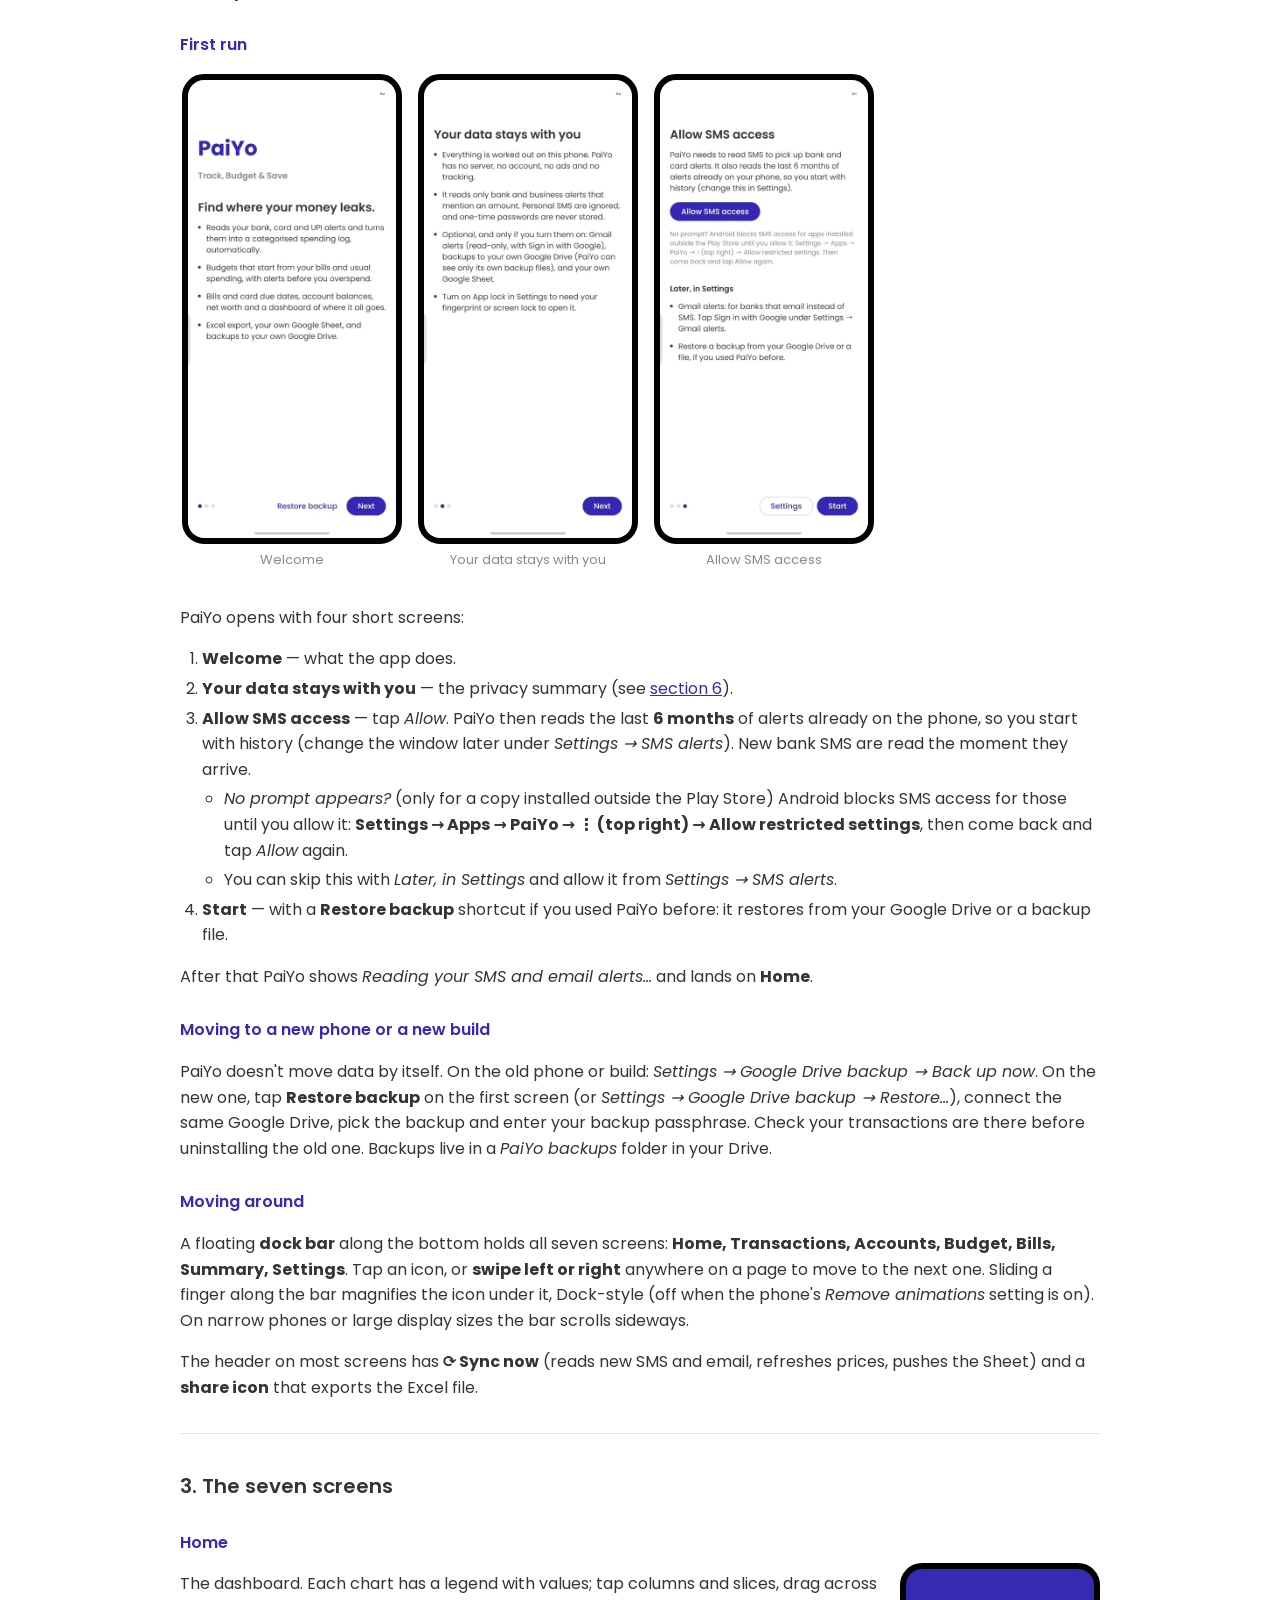
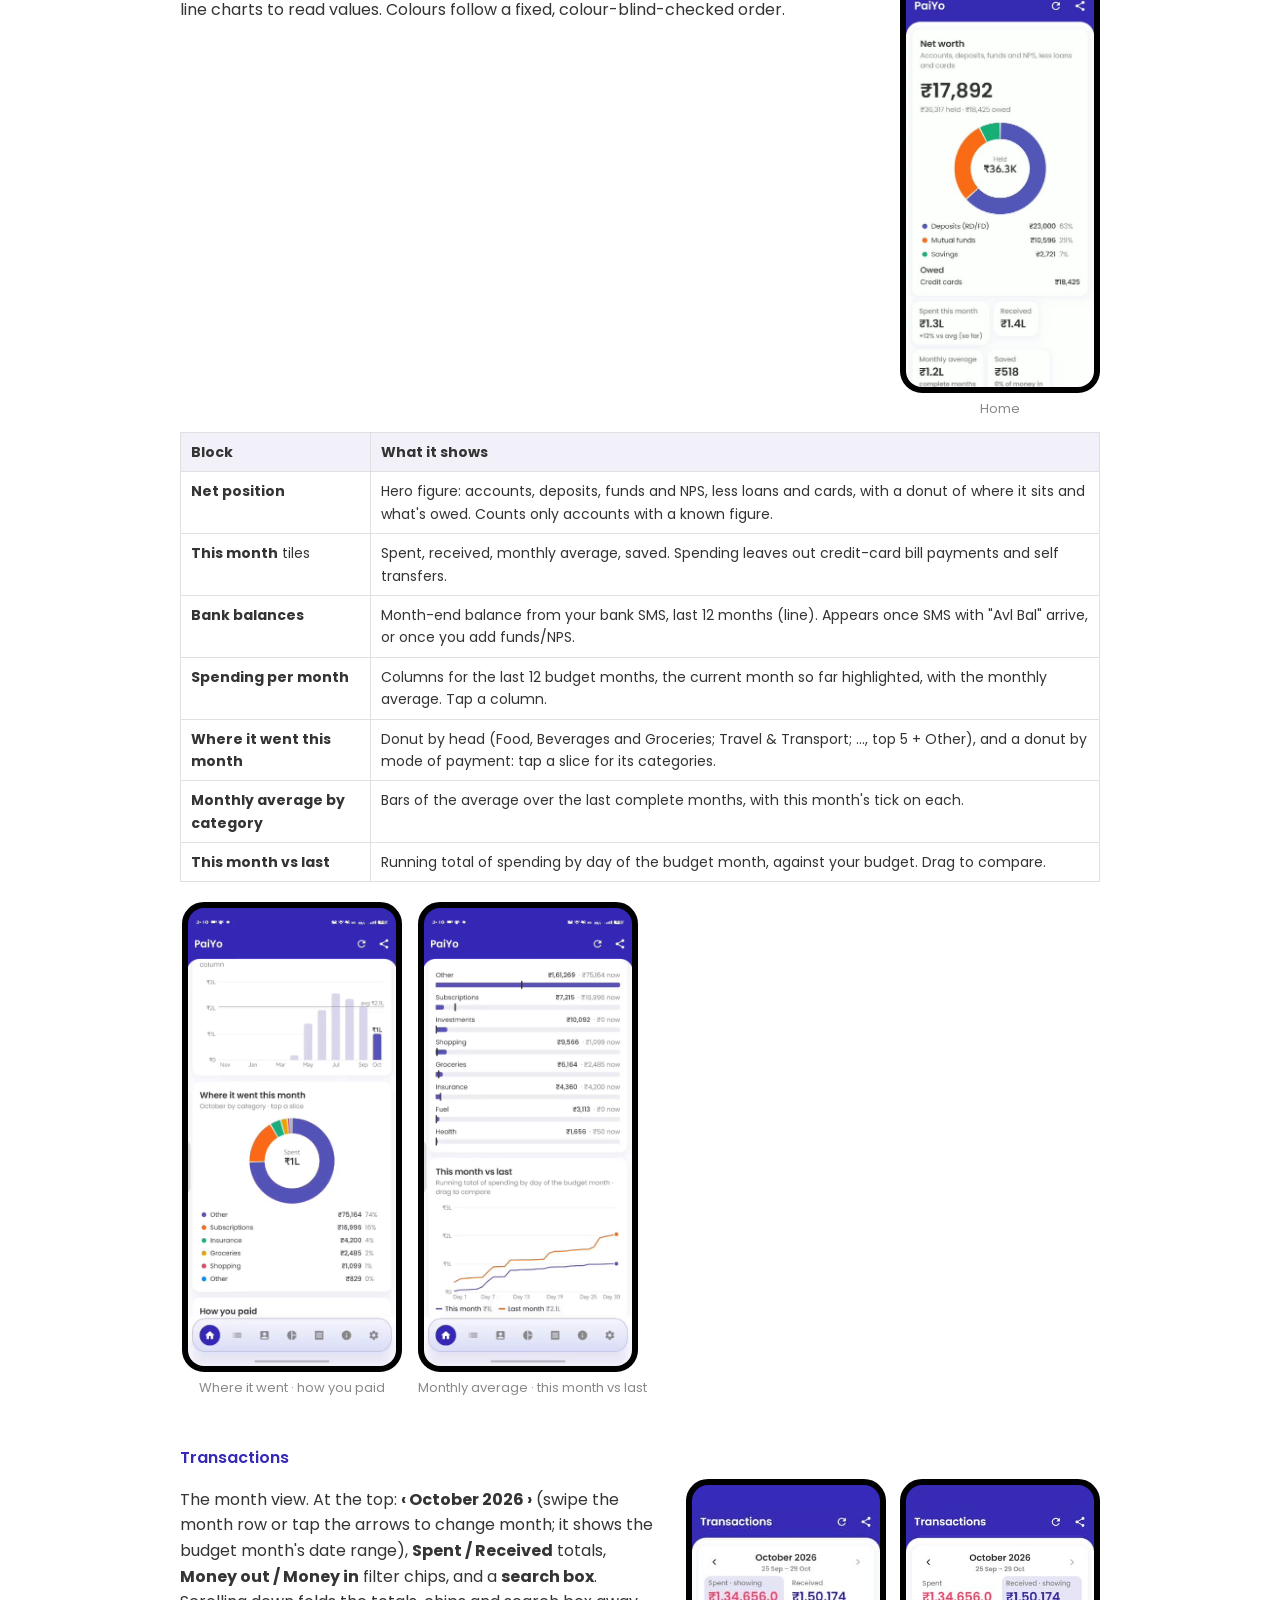
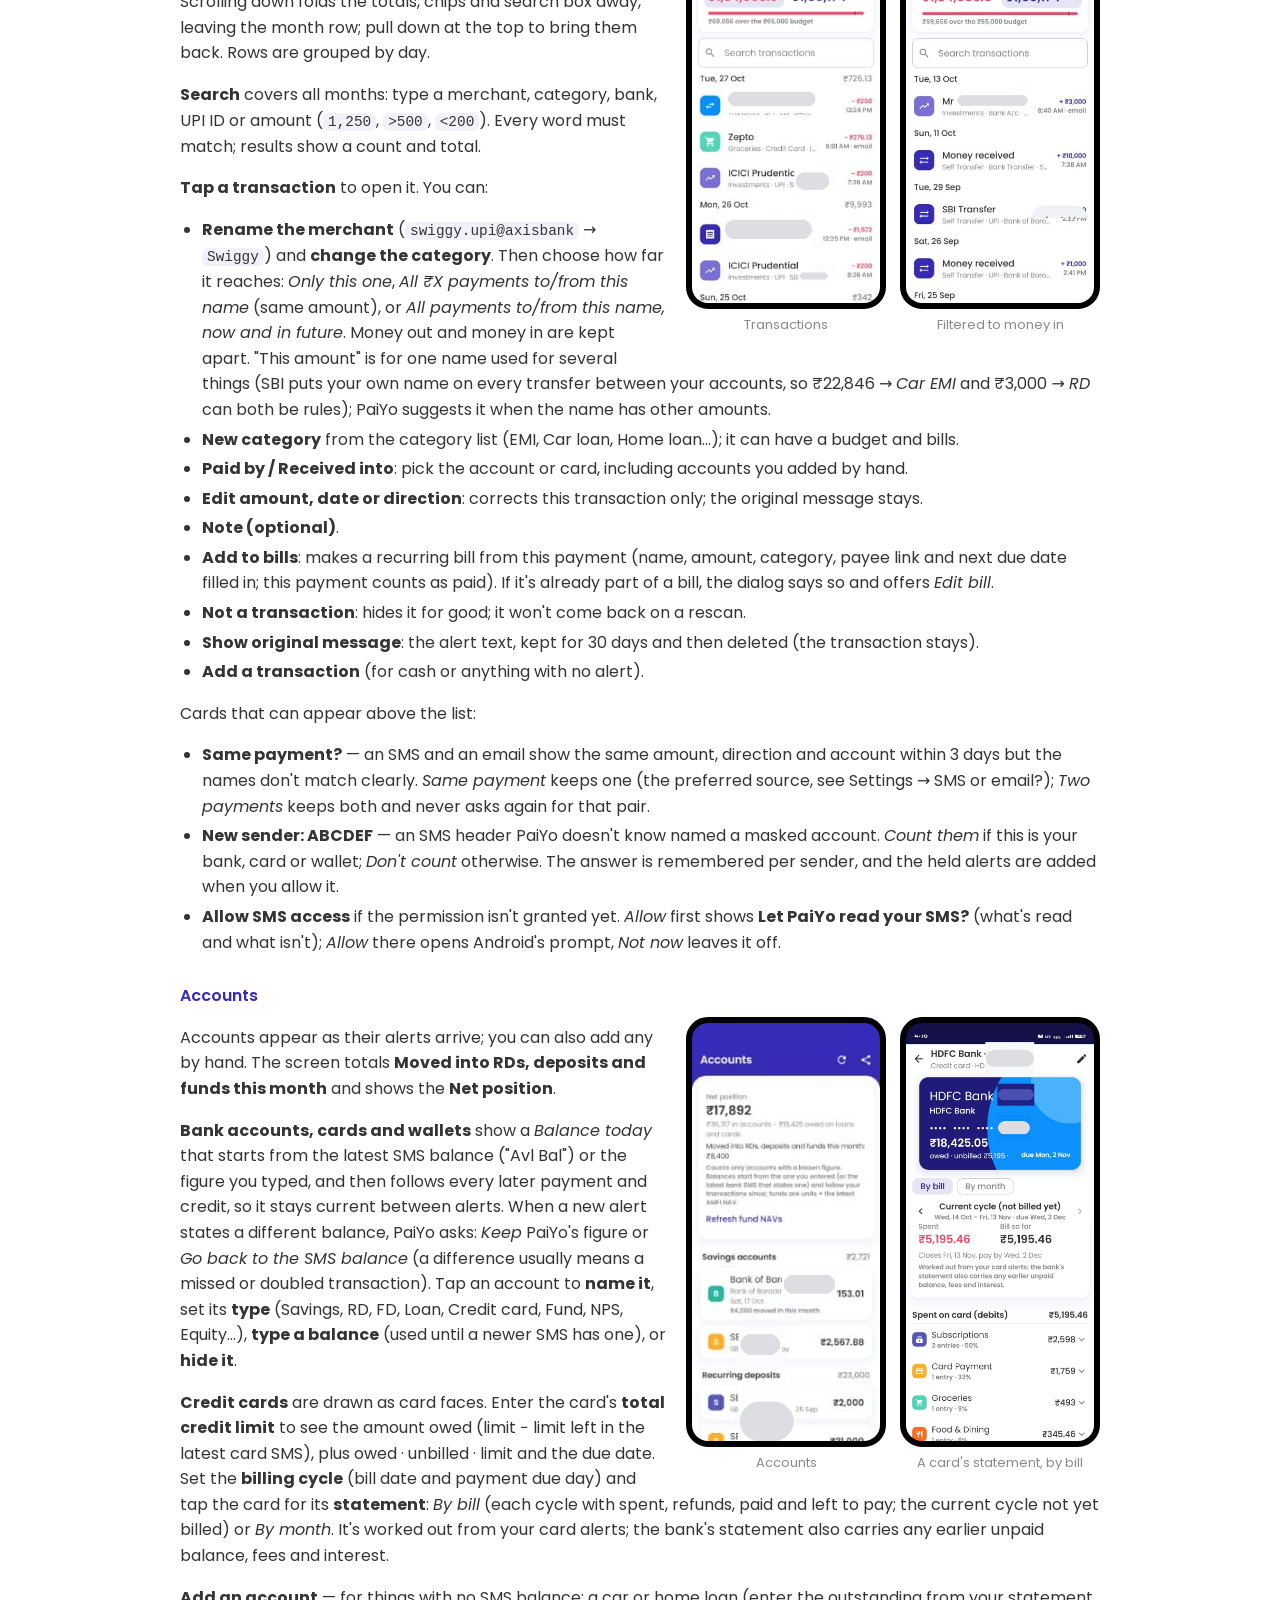
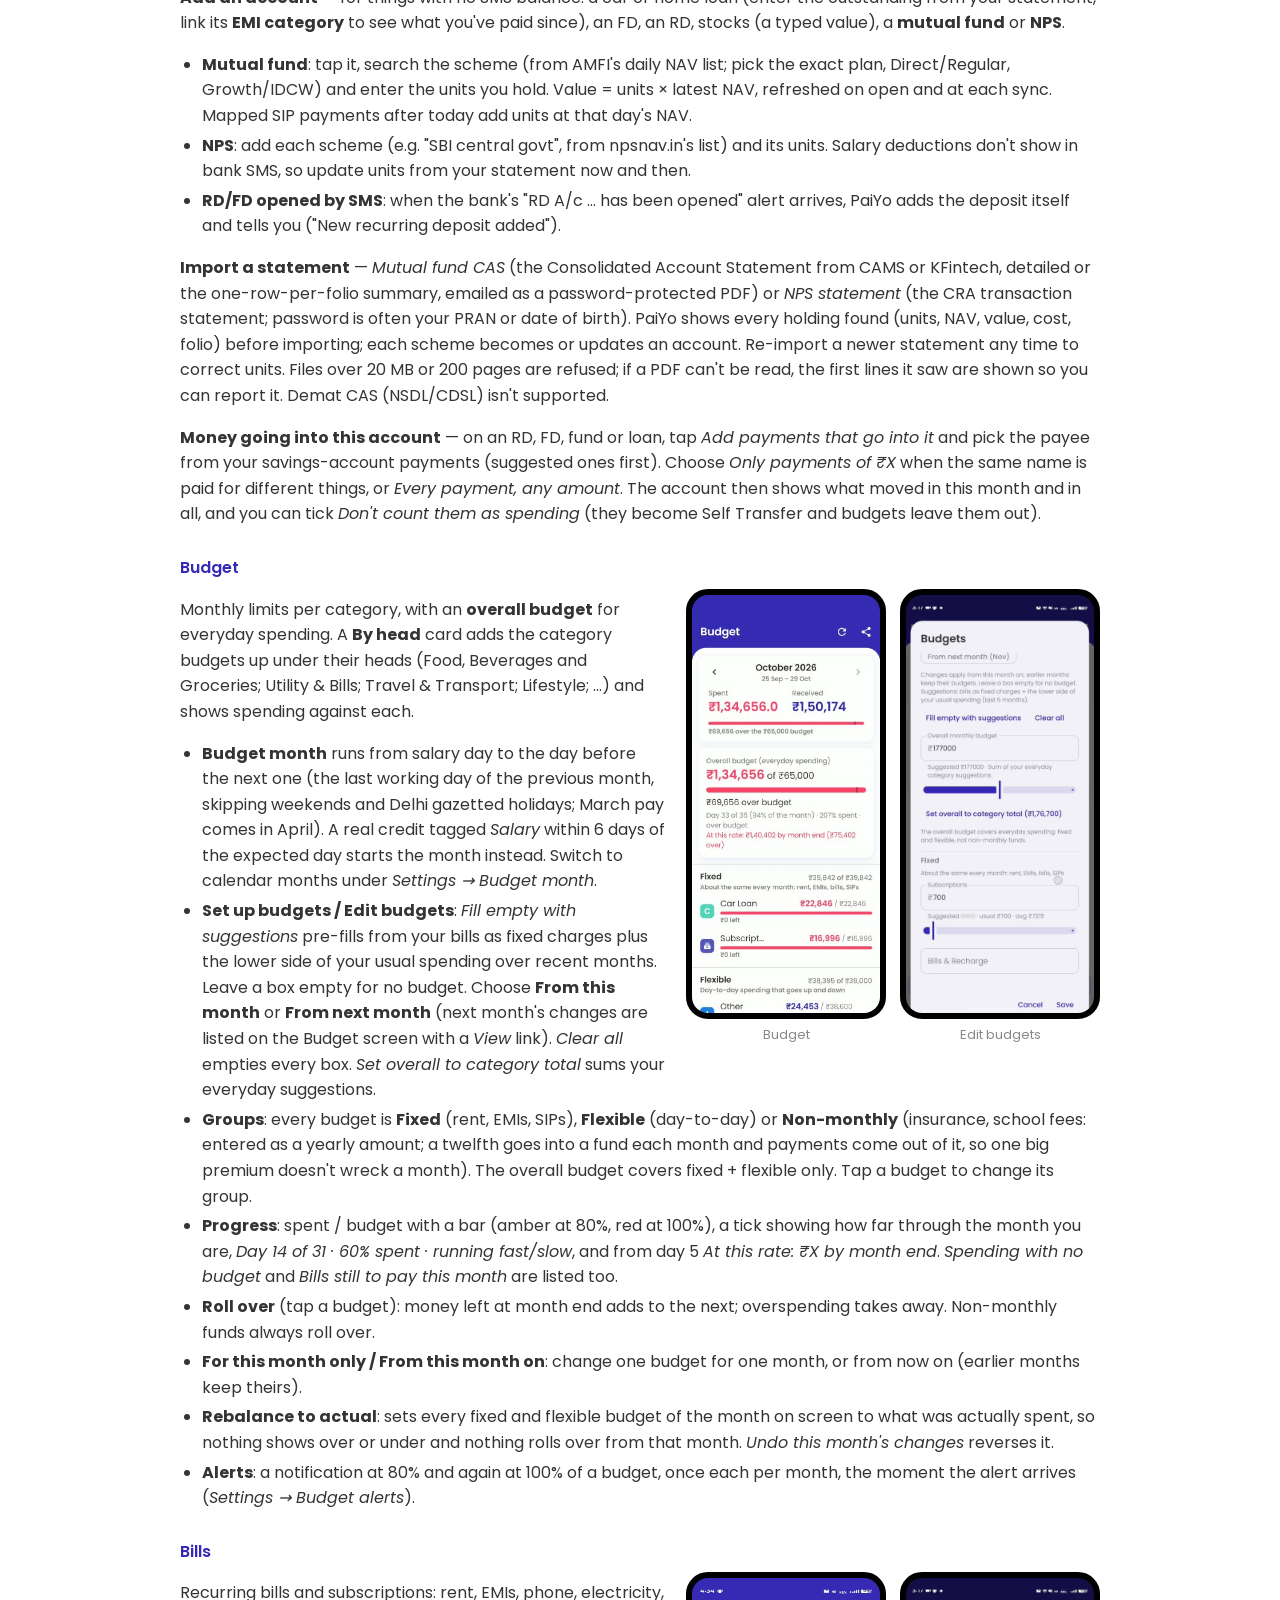
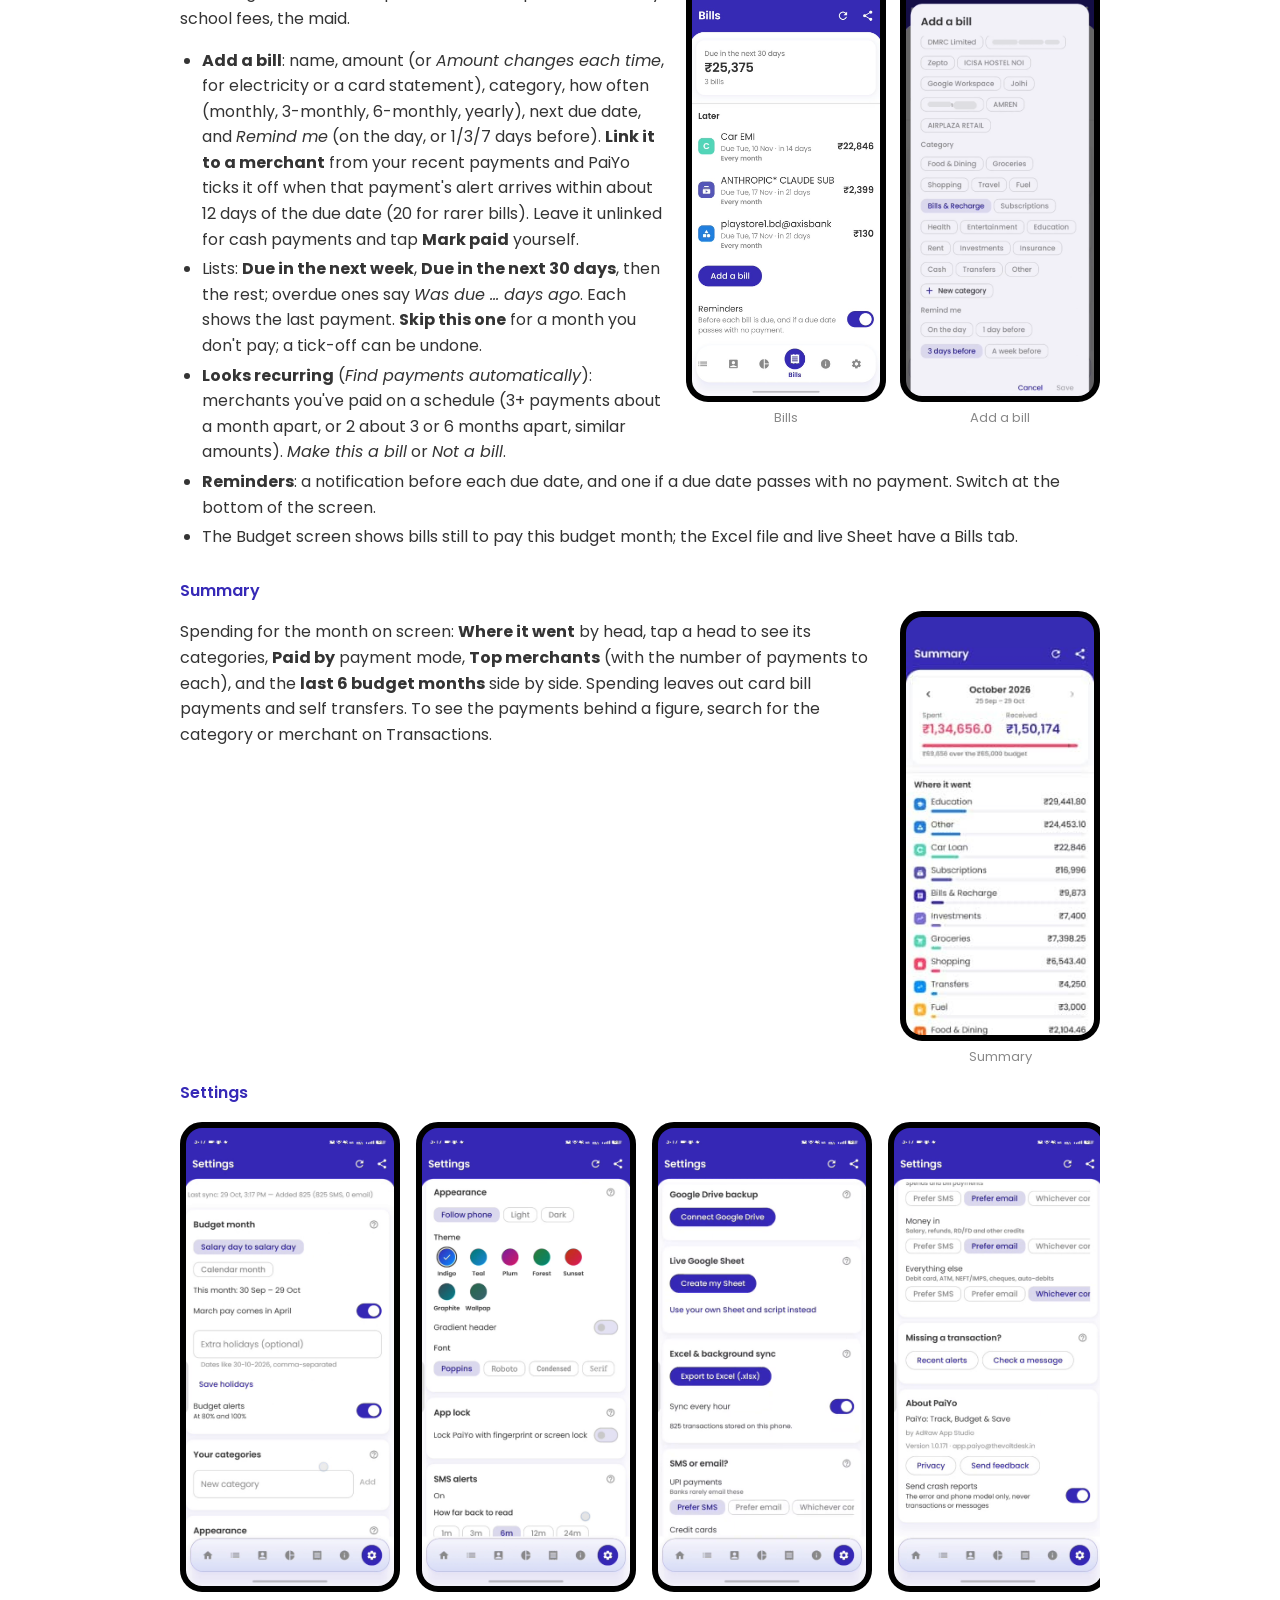
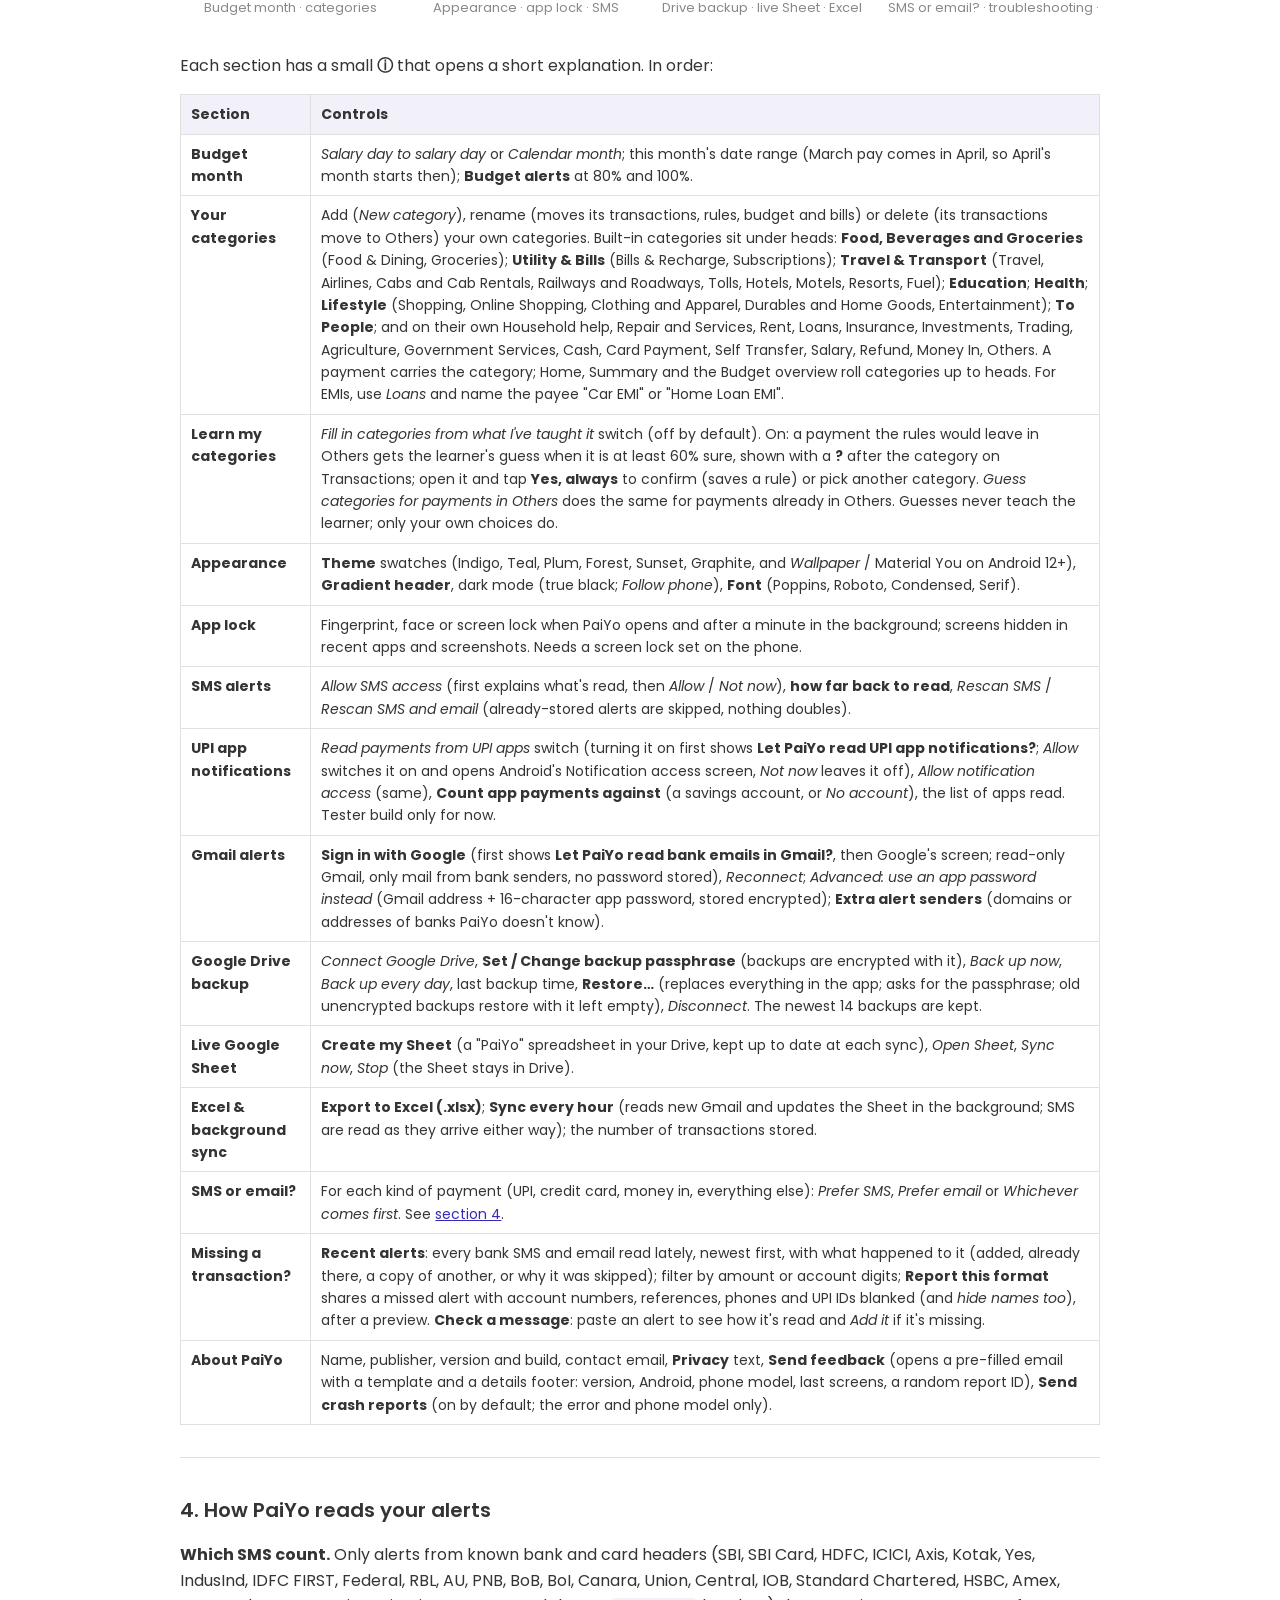
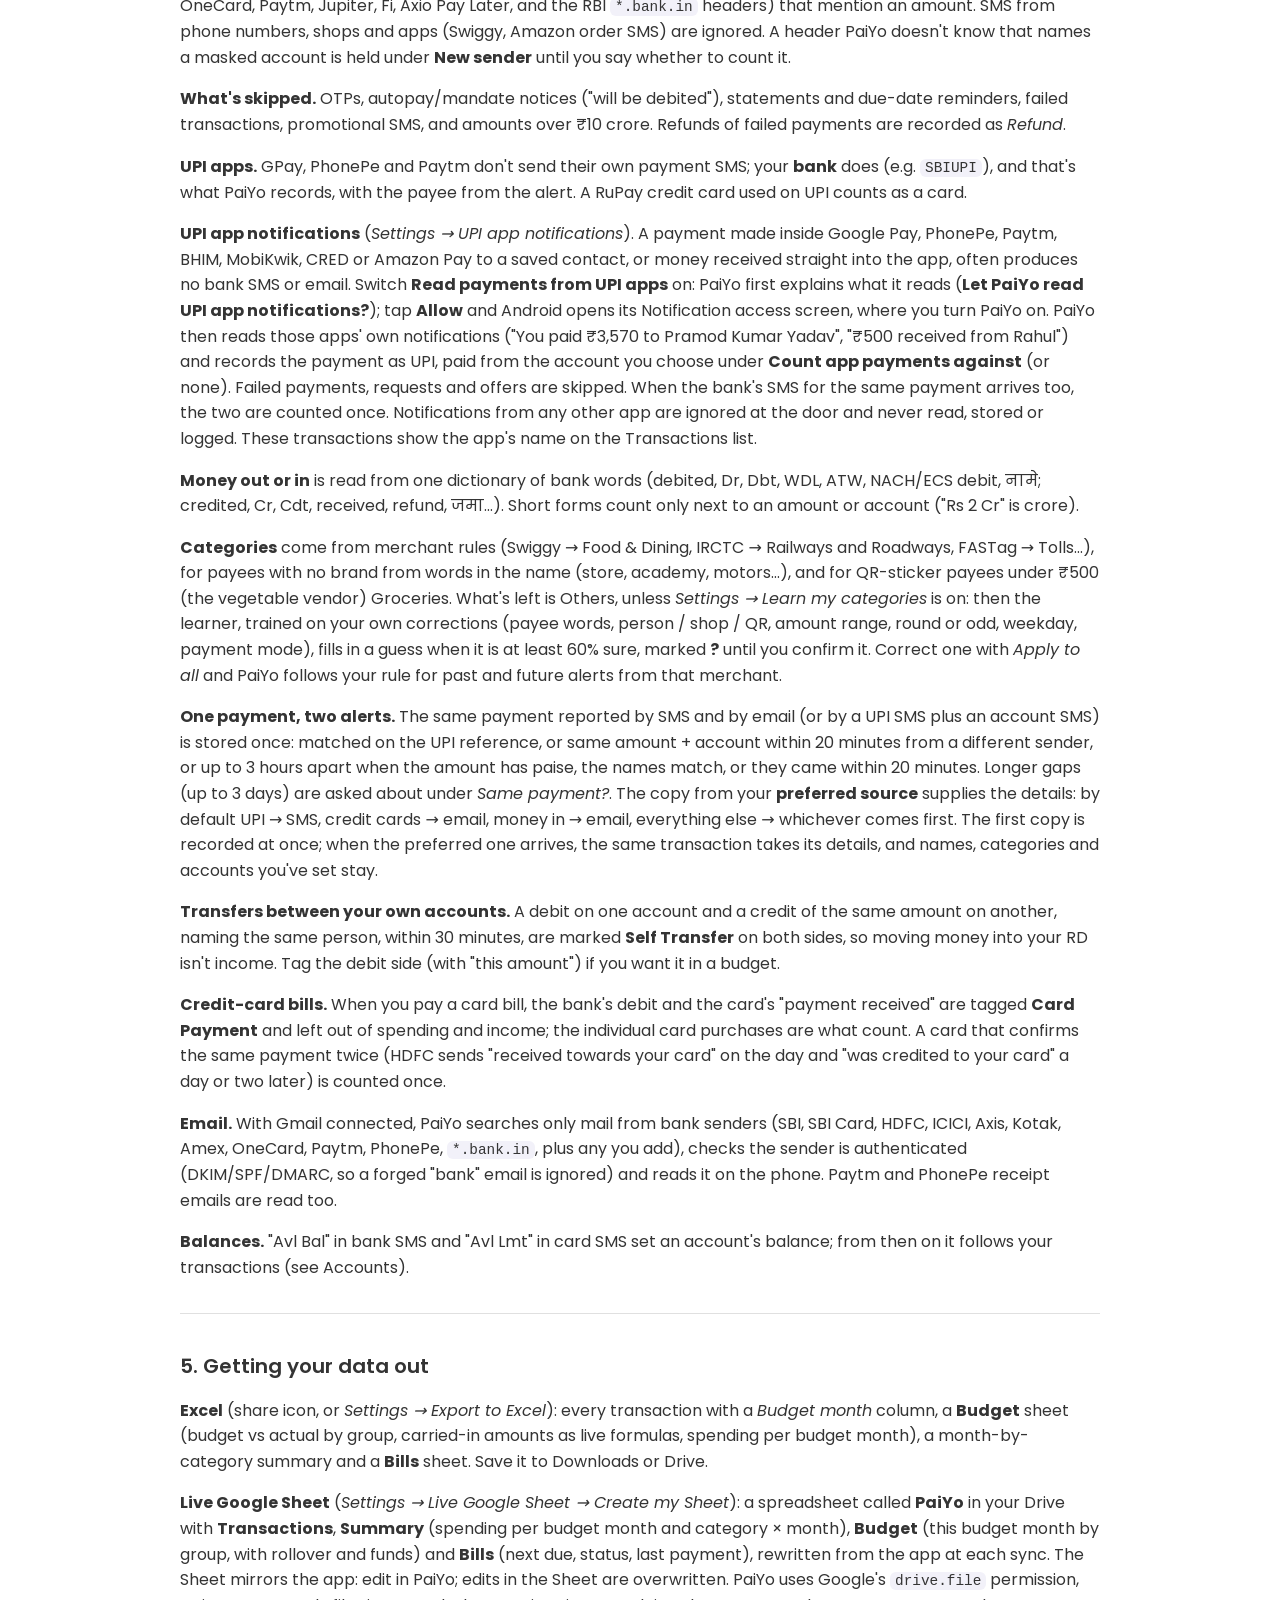
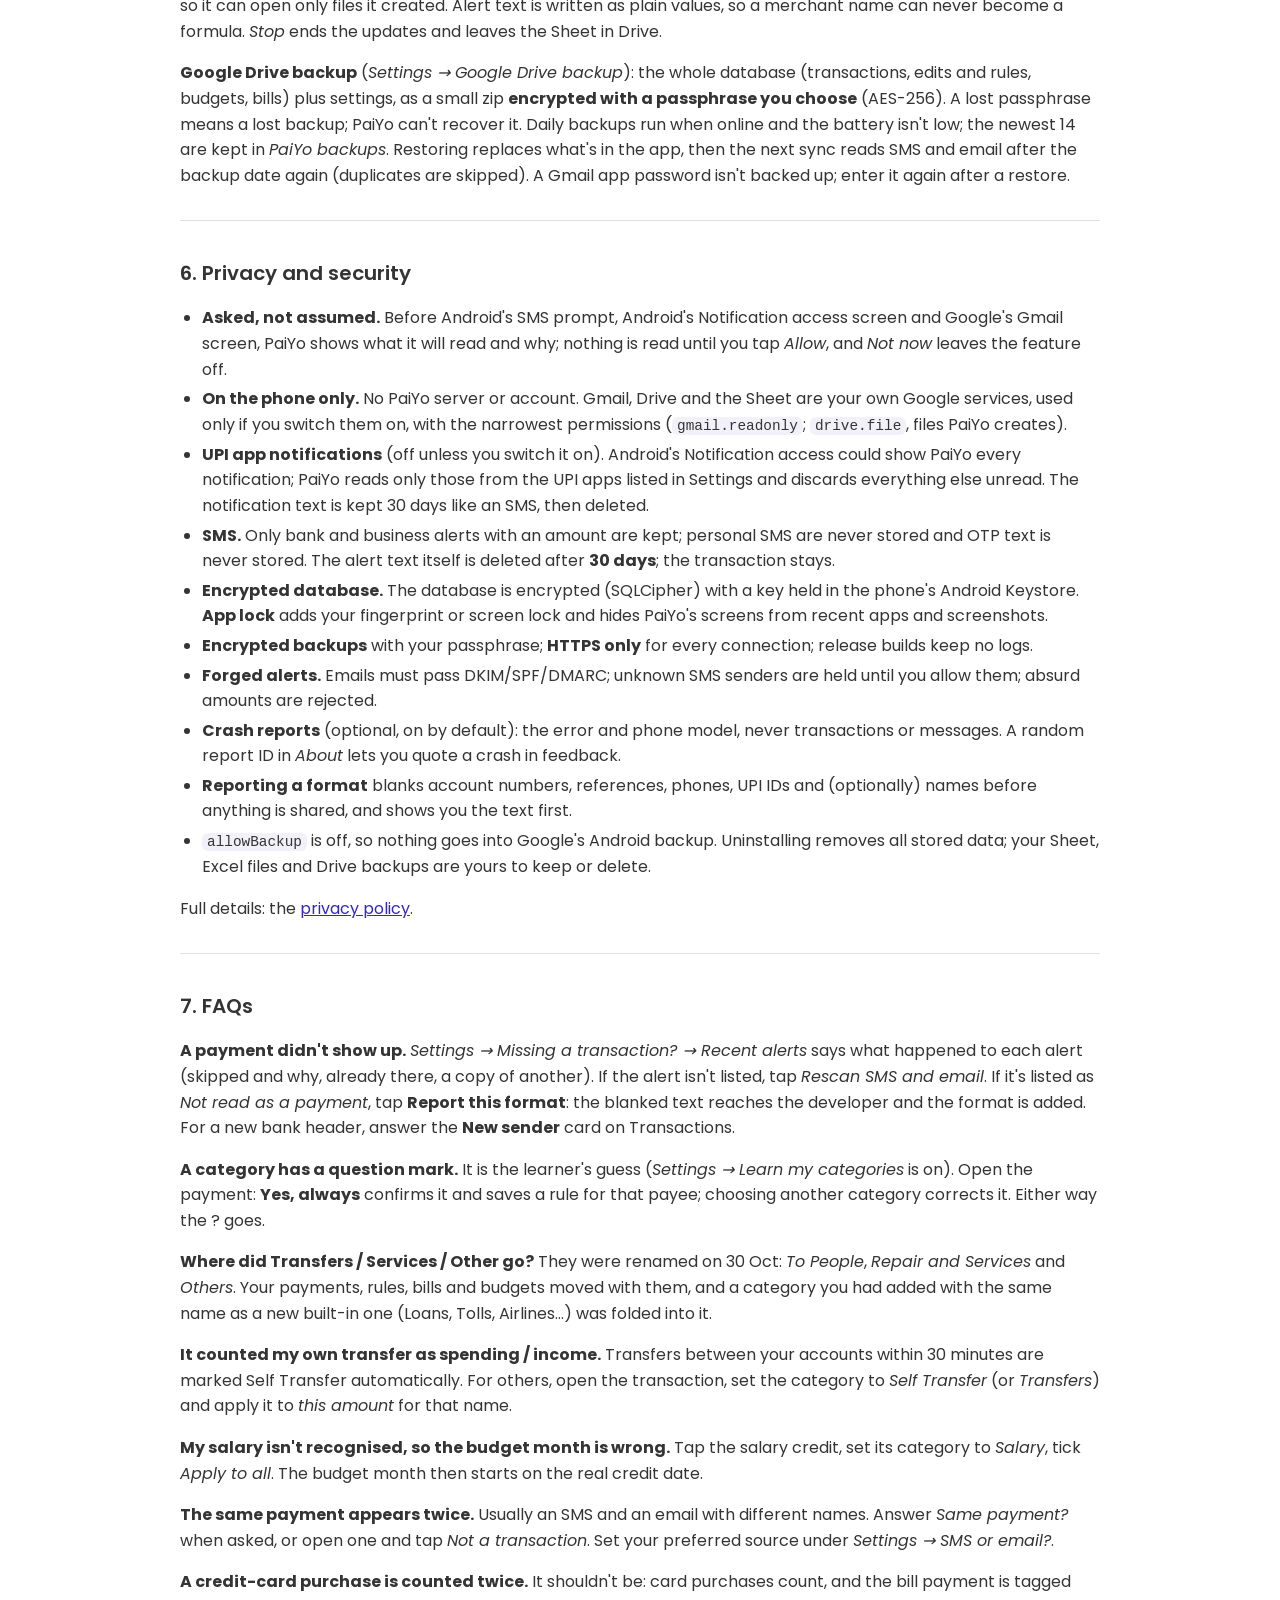
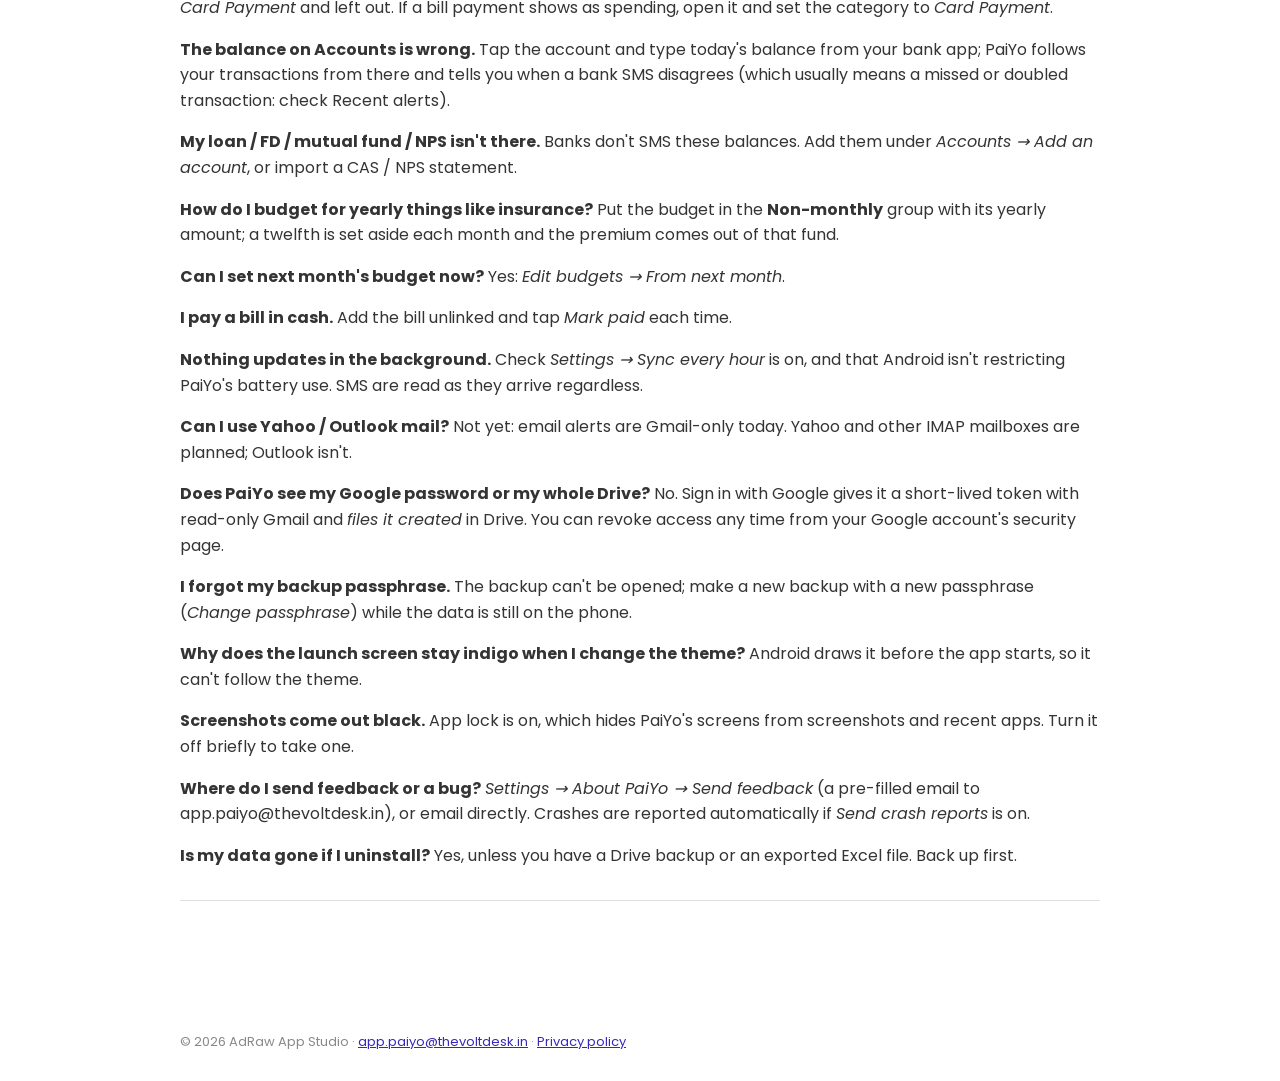
==== commit 9c7603e5: "Add blog at /blogs with first post on getting out of ₹17 lakh debt - blogs/posts/*.md sources, built" ====
--- a/guide.html
+++ b/guide.html
@@ -6,7 +6,7 @@
 <link href="https://fonts.googleapis.com/css2?family=Poppins:wght@400;600&display=swap" rel="stylesheet">
 <link rel="icon" href="img/icon-32.png"><link rel="apple-touch-icon" href="img/icon-192.png"><link rel="stylesheet" href="style.css"></head>
 <body>
-<header class="band"><nav class="top"><a class="brand" href="index.html"><img class="coin" src="img/icon-192.png" alt="">PaiYo</a><a href="index.html">Home</a><a href="guide.html" class="on">Guide</a><a href="privacy.html">Privacy</a></nav>
+<header class="band"><nav class="top"><a class="brand" href="index.html"><img class="coin" src="img/icon-192.png" alt="">PaiYo</a><a href="index.html">Home</a><a href="guide.html" class="on">Guide</a><a href="blogs/">Blog</a><a href="privacy.html">Privacy</a></nav>
 <h1>User guide</h1><p>Every screen, every control, and the answers to the questions testers ask.</p></header>
 <main class="sheet guide">
 <p><em>Last reviewed: 31 Oct 2026.</em></p>
--- a/style.css
+++ b/style.css
@@ -81,3 +81,13 @@
 .guide .toc,.guide>ol:first-of-type{background:var(--tint);border-radius:16px;padding:16px 16px 16px 36px}
 
 footer{max-width:960px;margin:0 auto;padding:0 20px 32px;color:var(--grey);font-size:13px}
+
+/* Blog */
+.postcard{display:flex;flex-direction:column;gap:4px;text-decoration:none;color:var(--ink)}
+.postcard b{font-size:18px;color:var(--p)}
+.postcard:hover{border-color:var(--p3)}
+.post>*{max-width:760px}
+.post h2{margin-top:40px}
+.post p,.post li{font-size:16.5px}
+.post table td:last-child{white-space:nowrap}
+@media(max-width:420px){.top a{padding:6px 8px}}
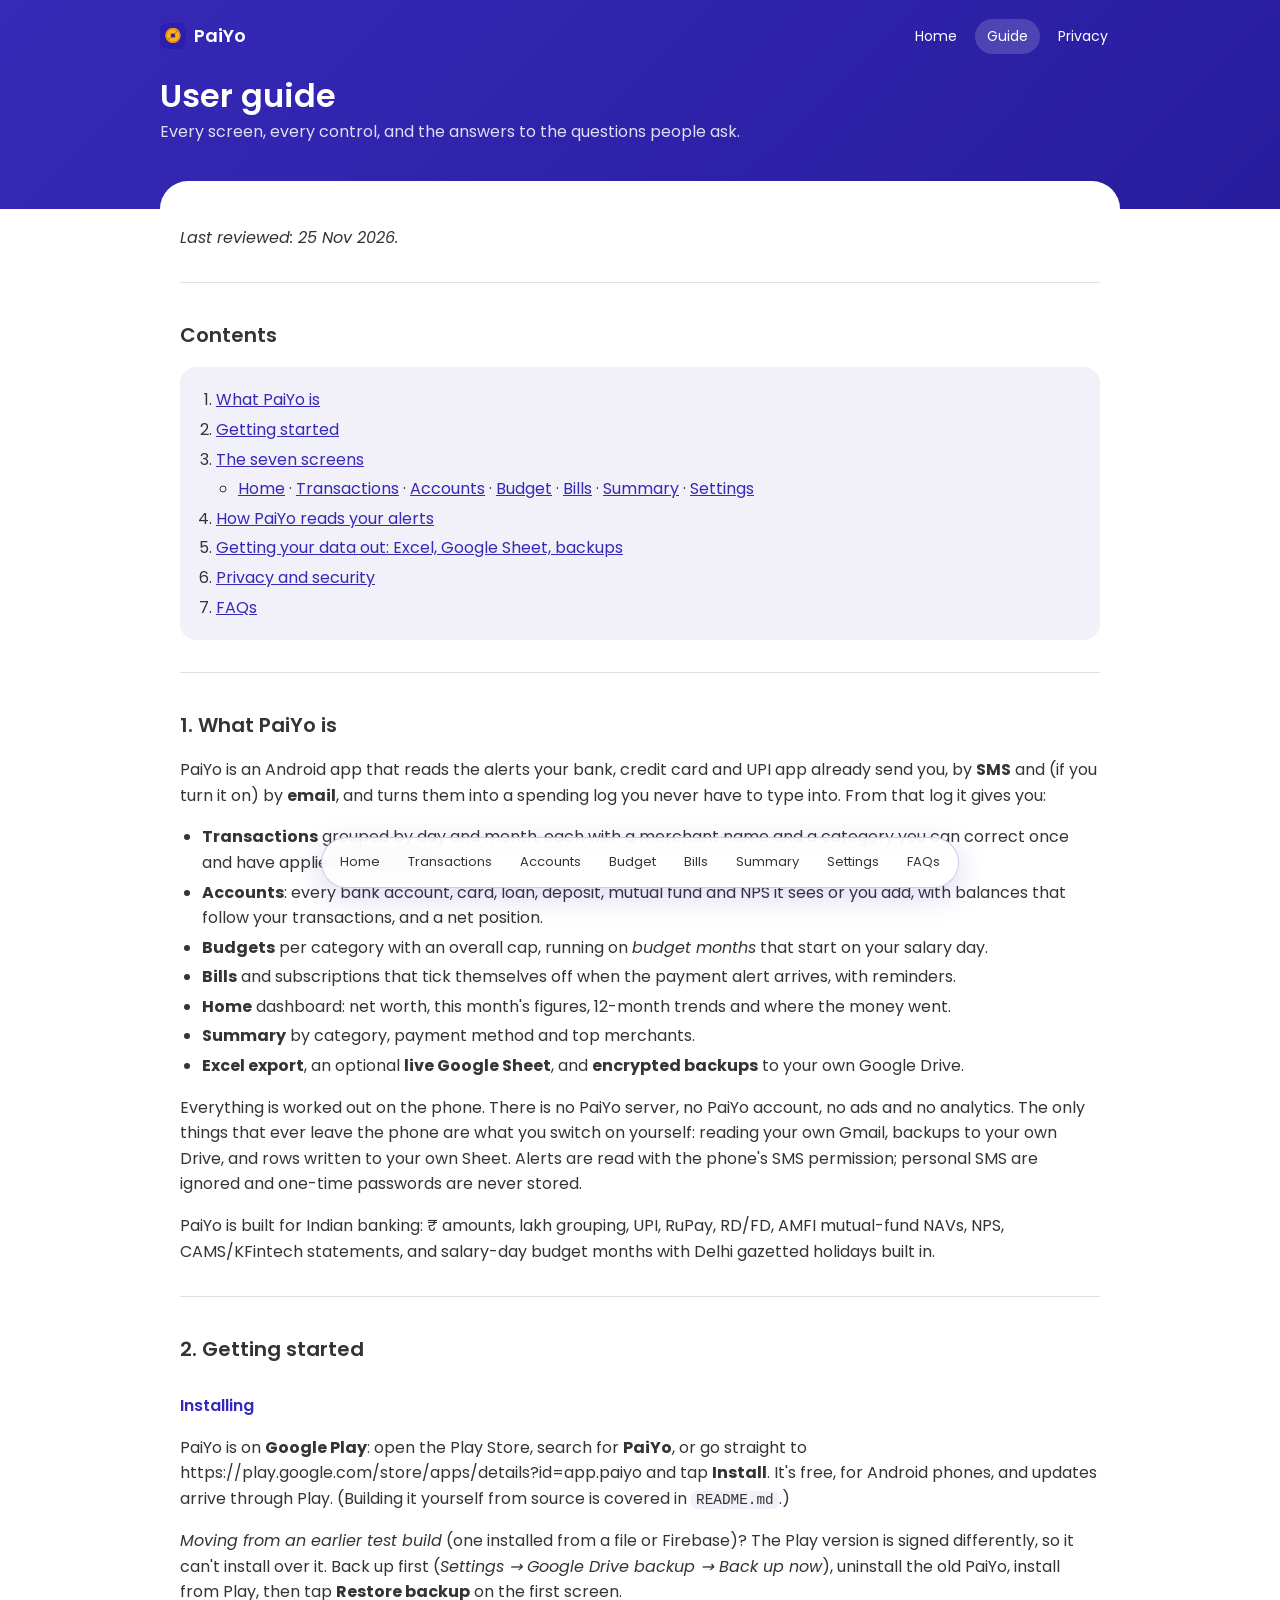
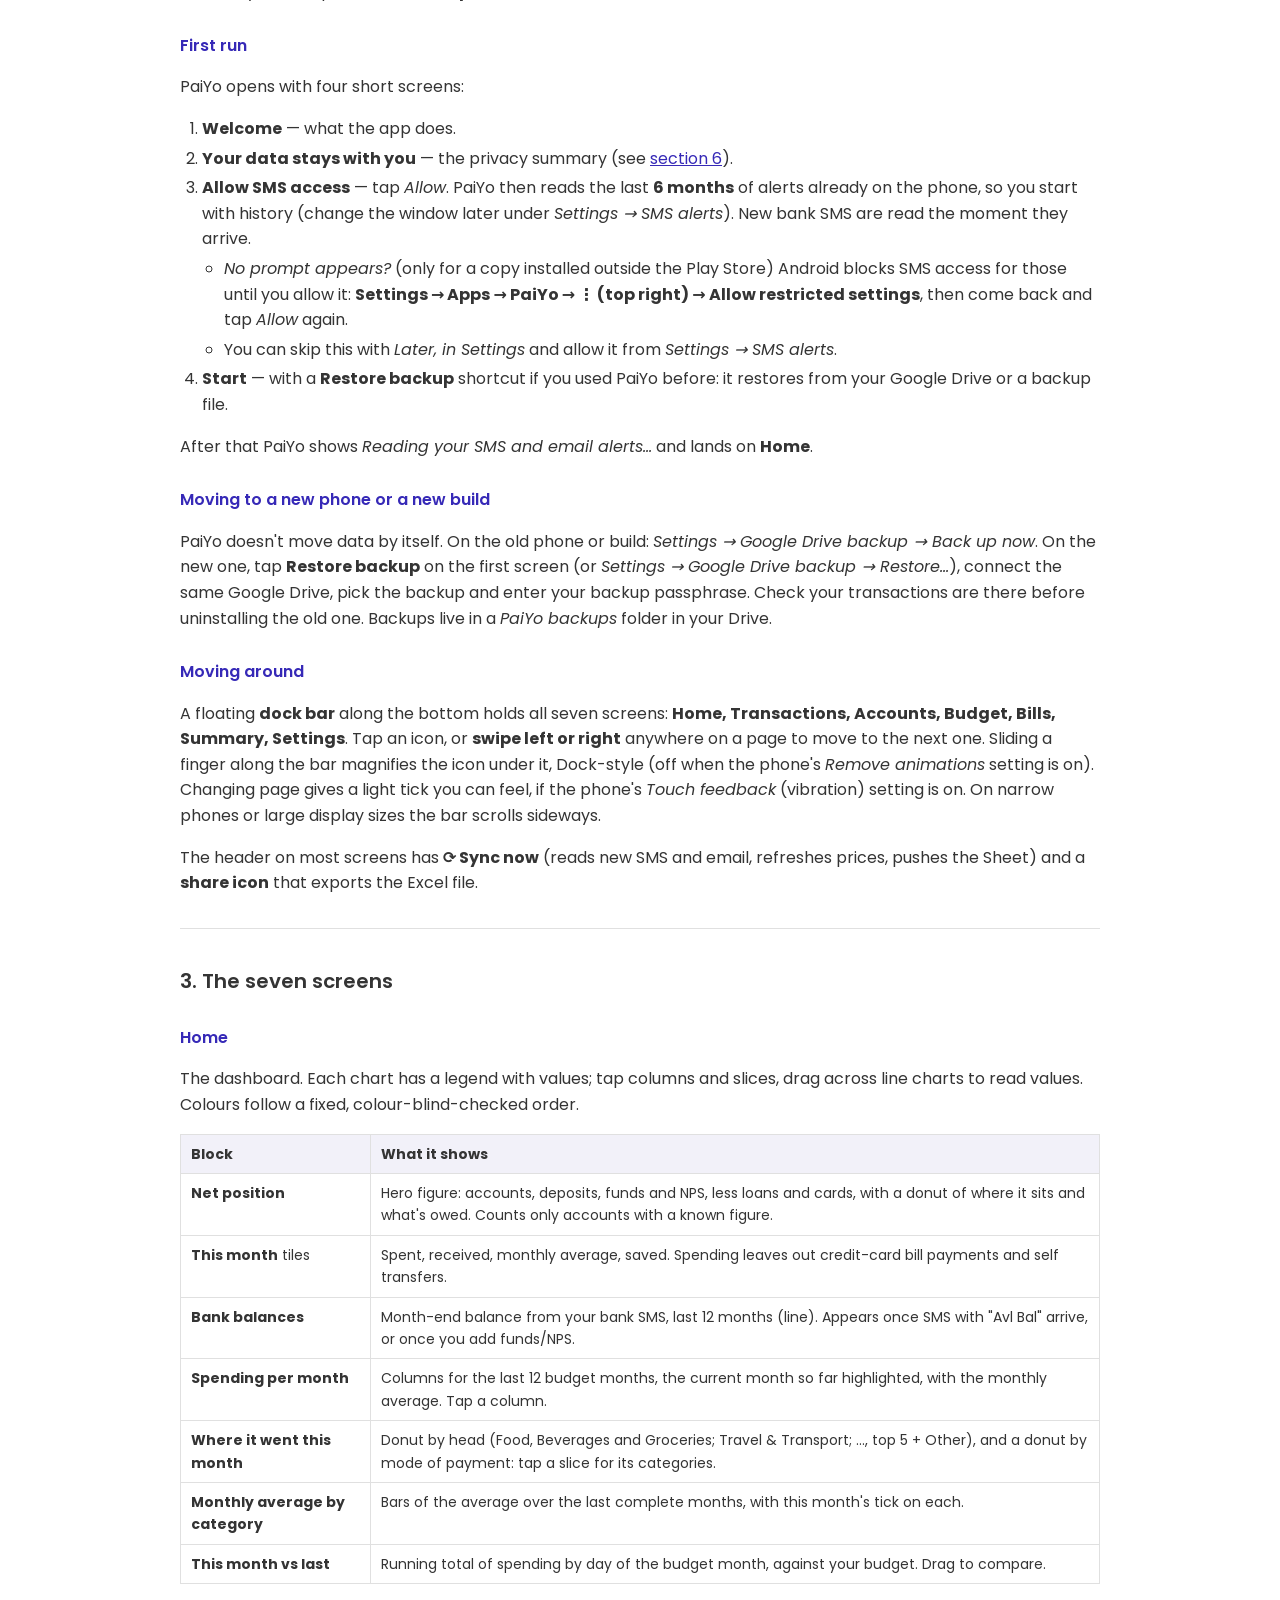
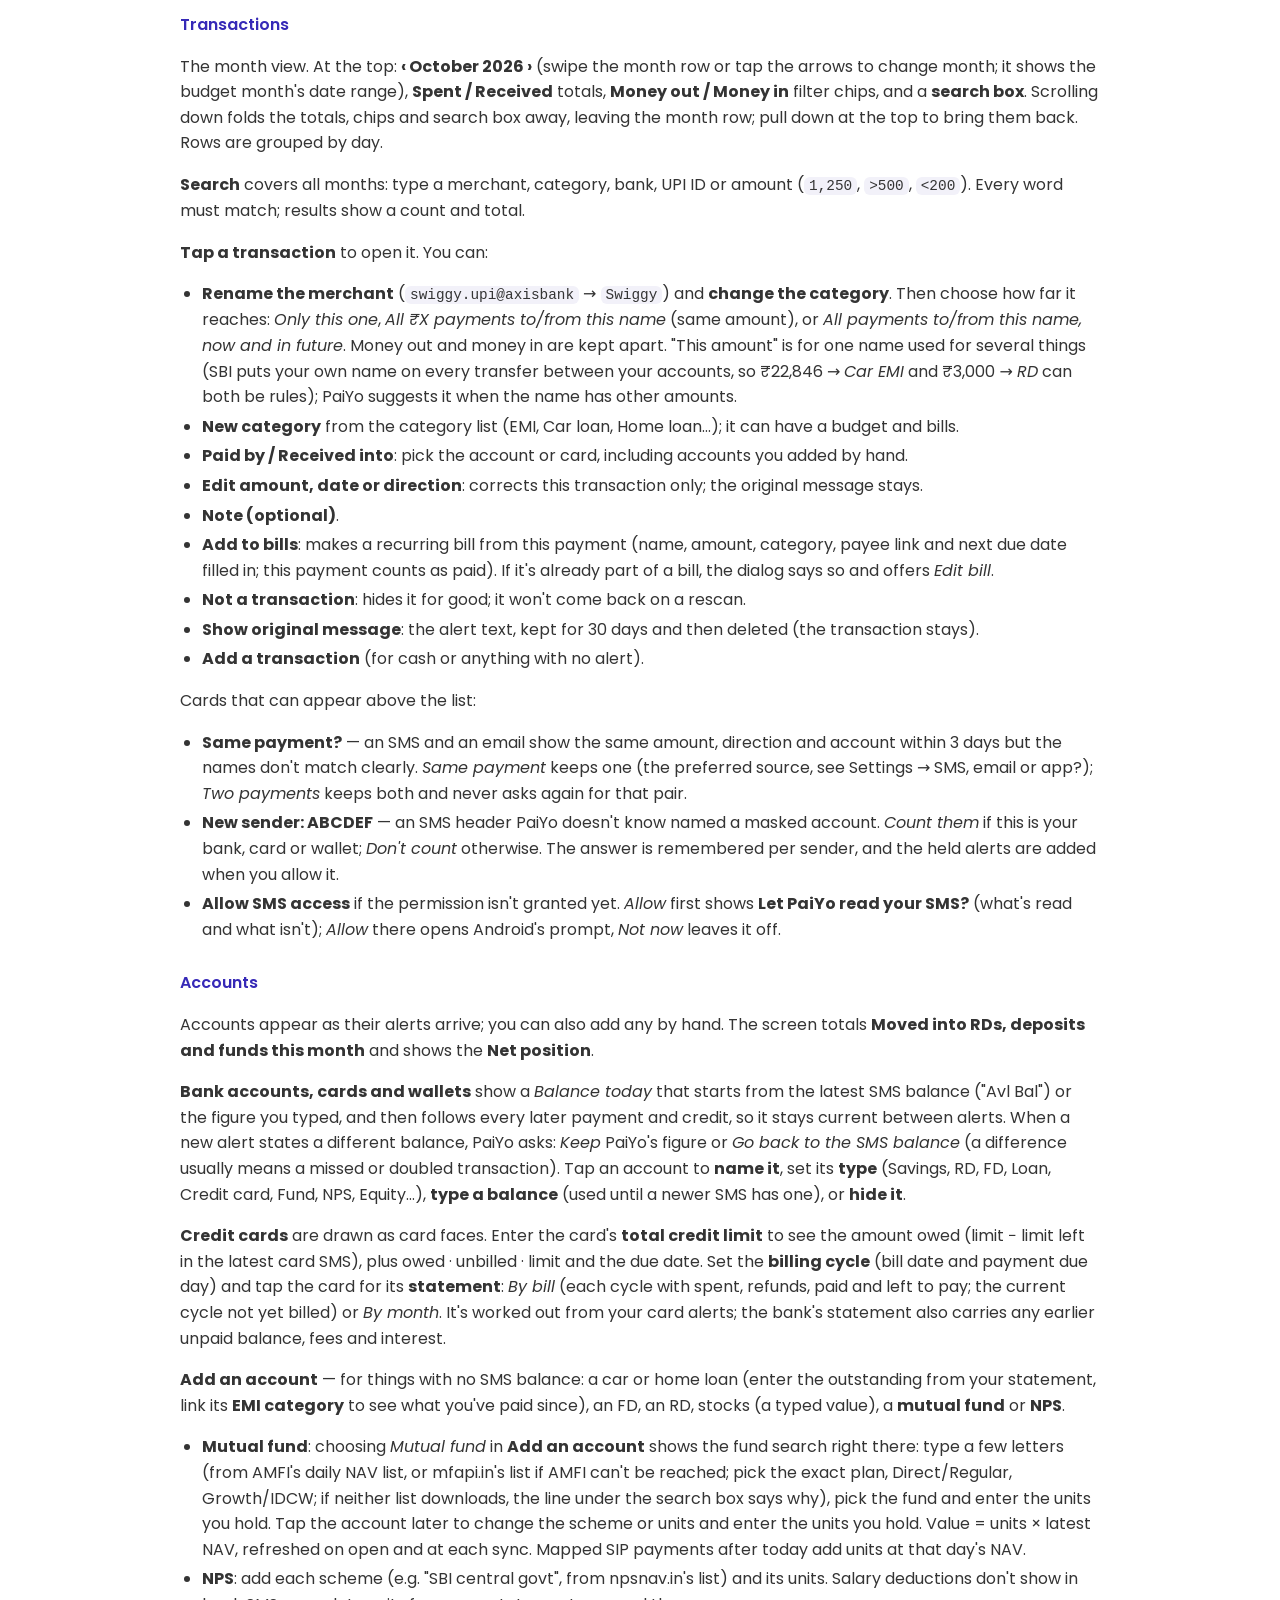
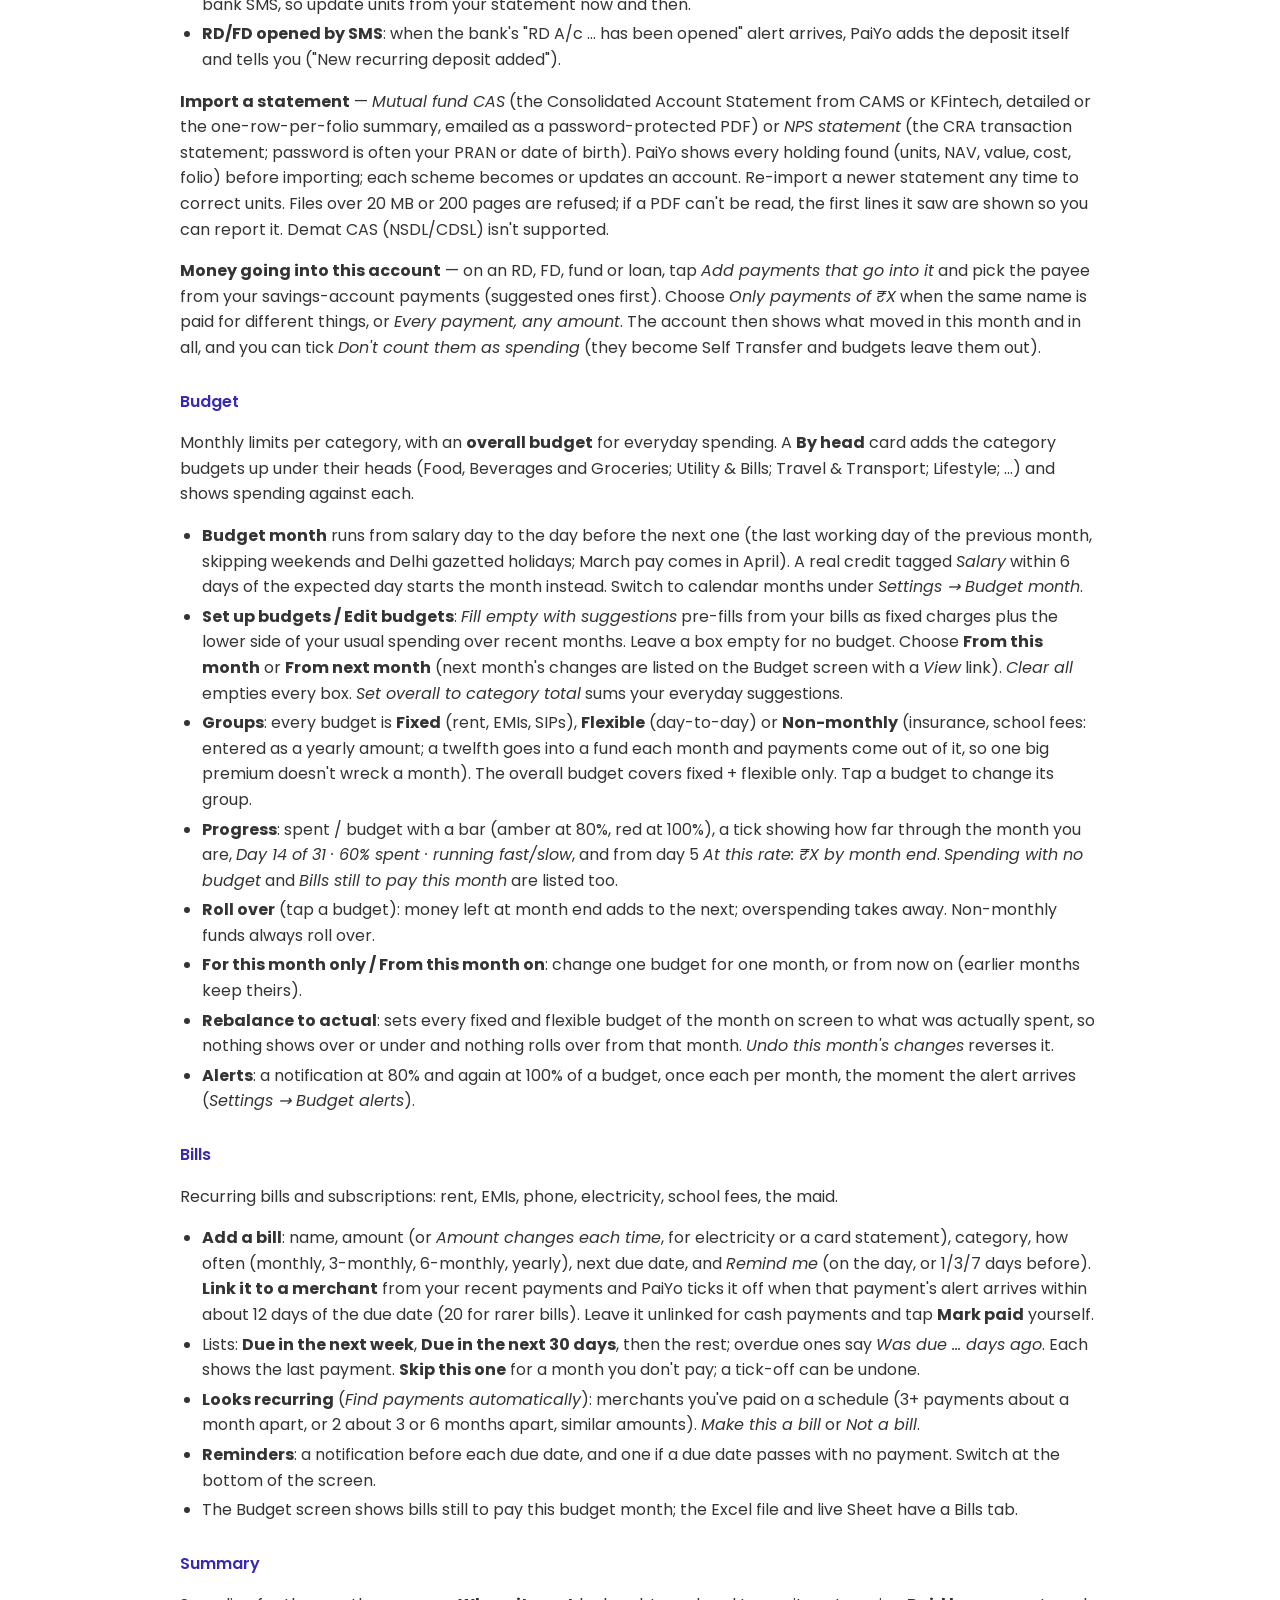
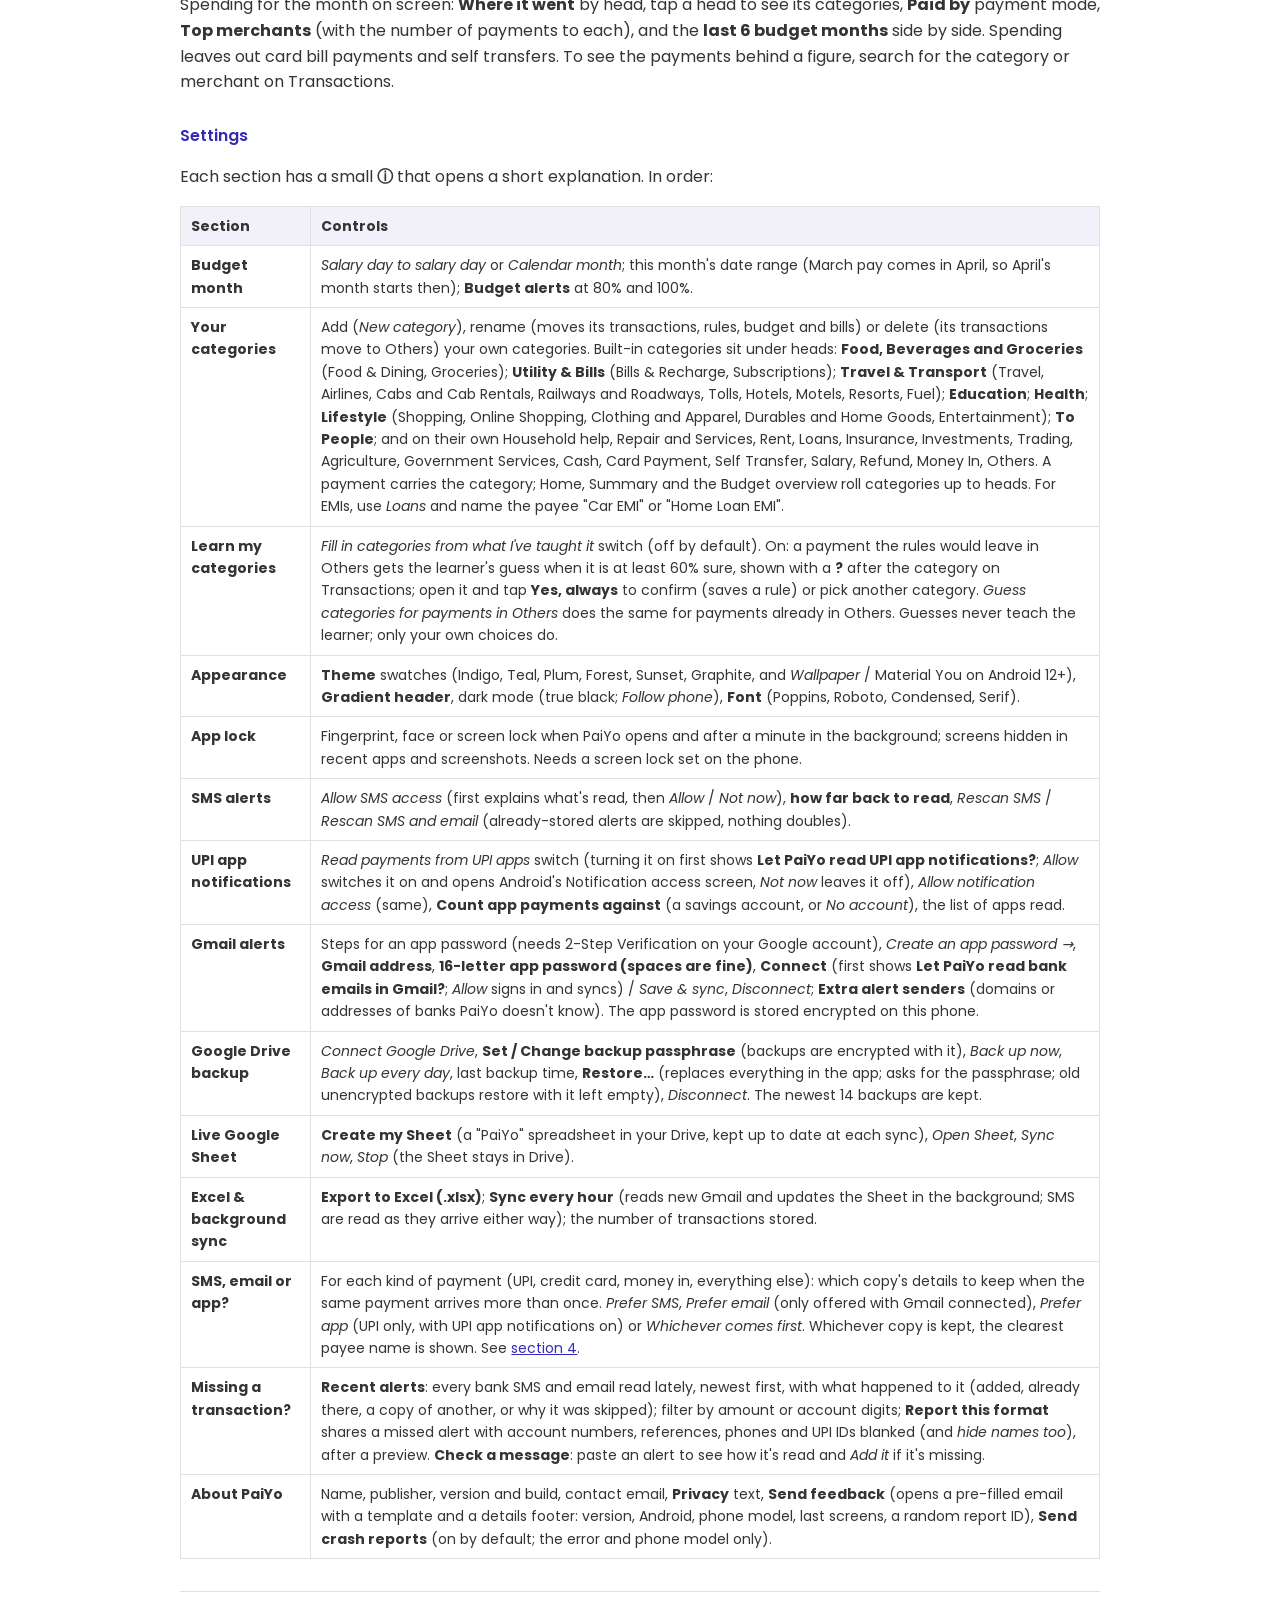
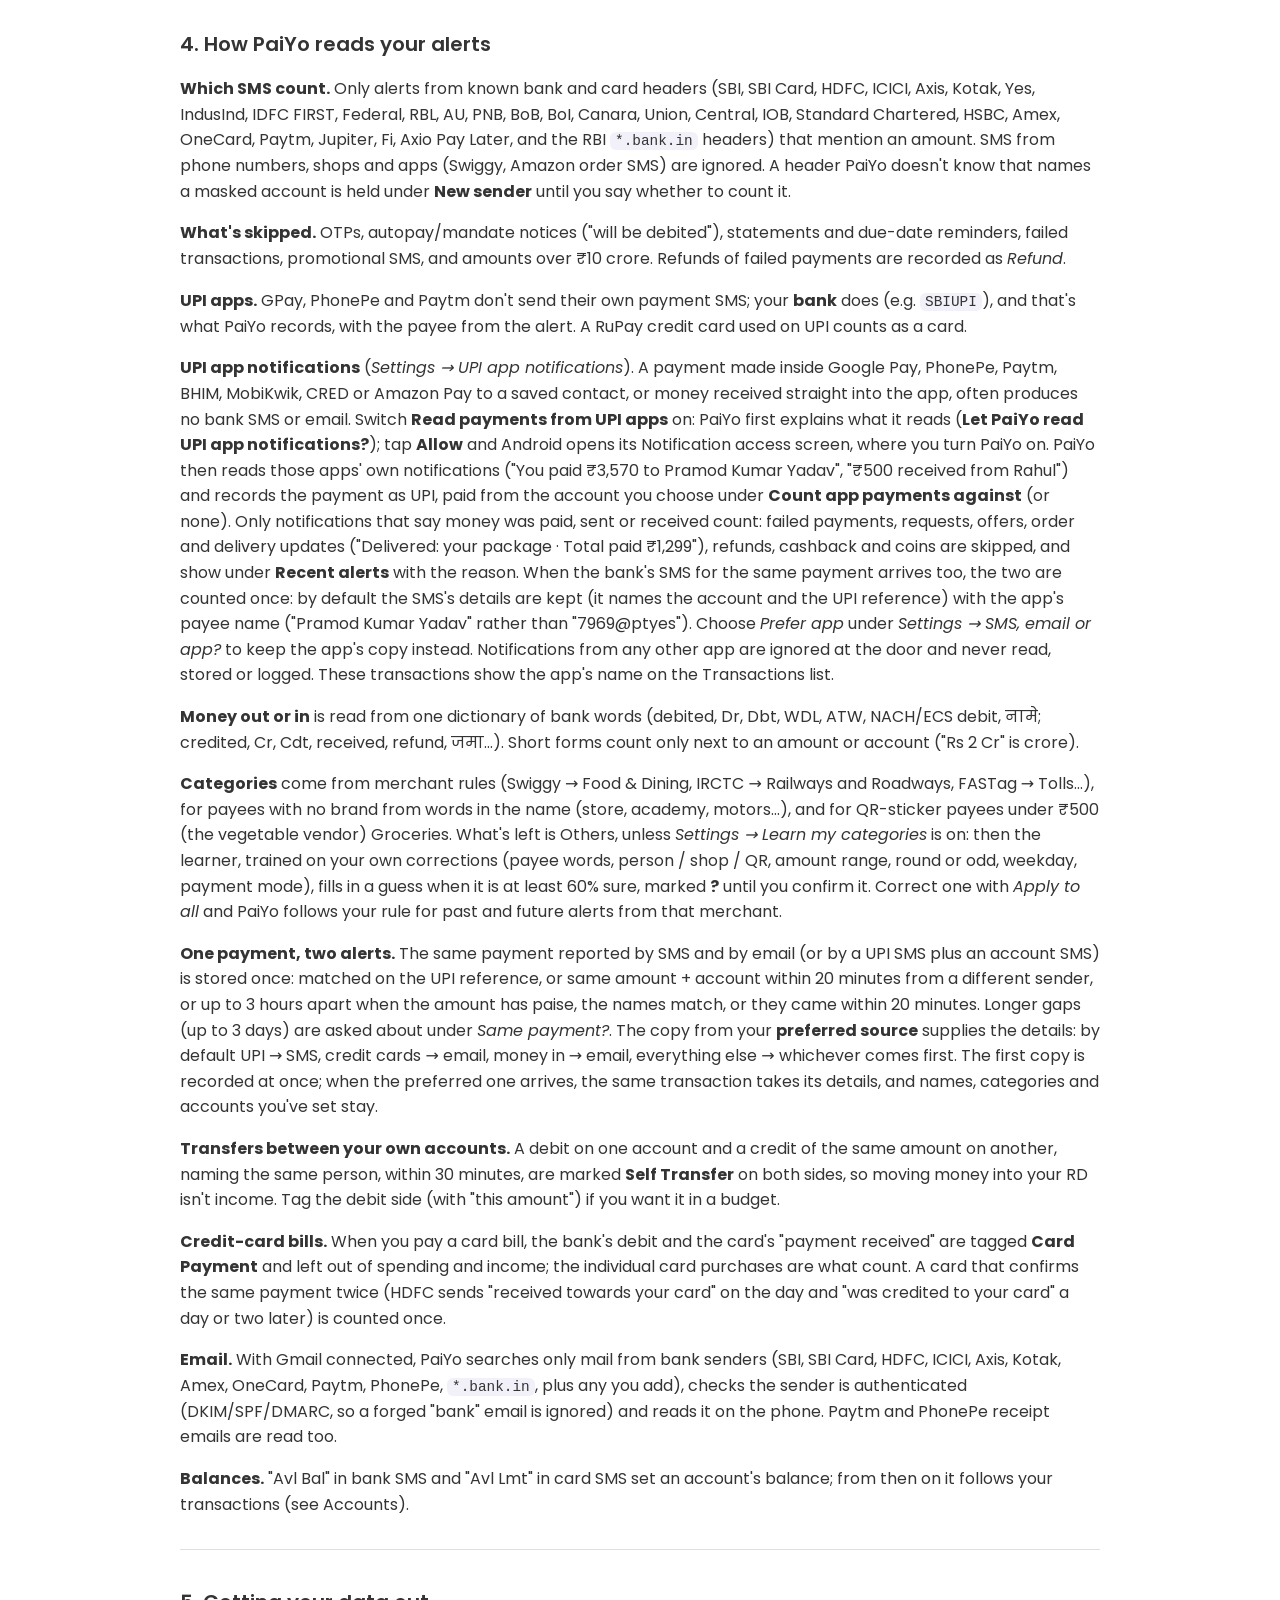
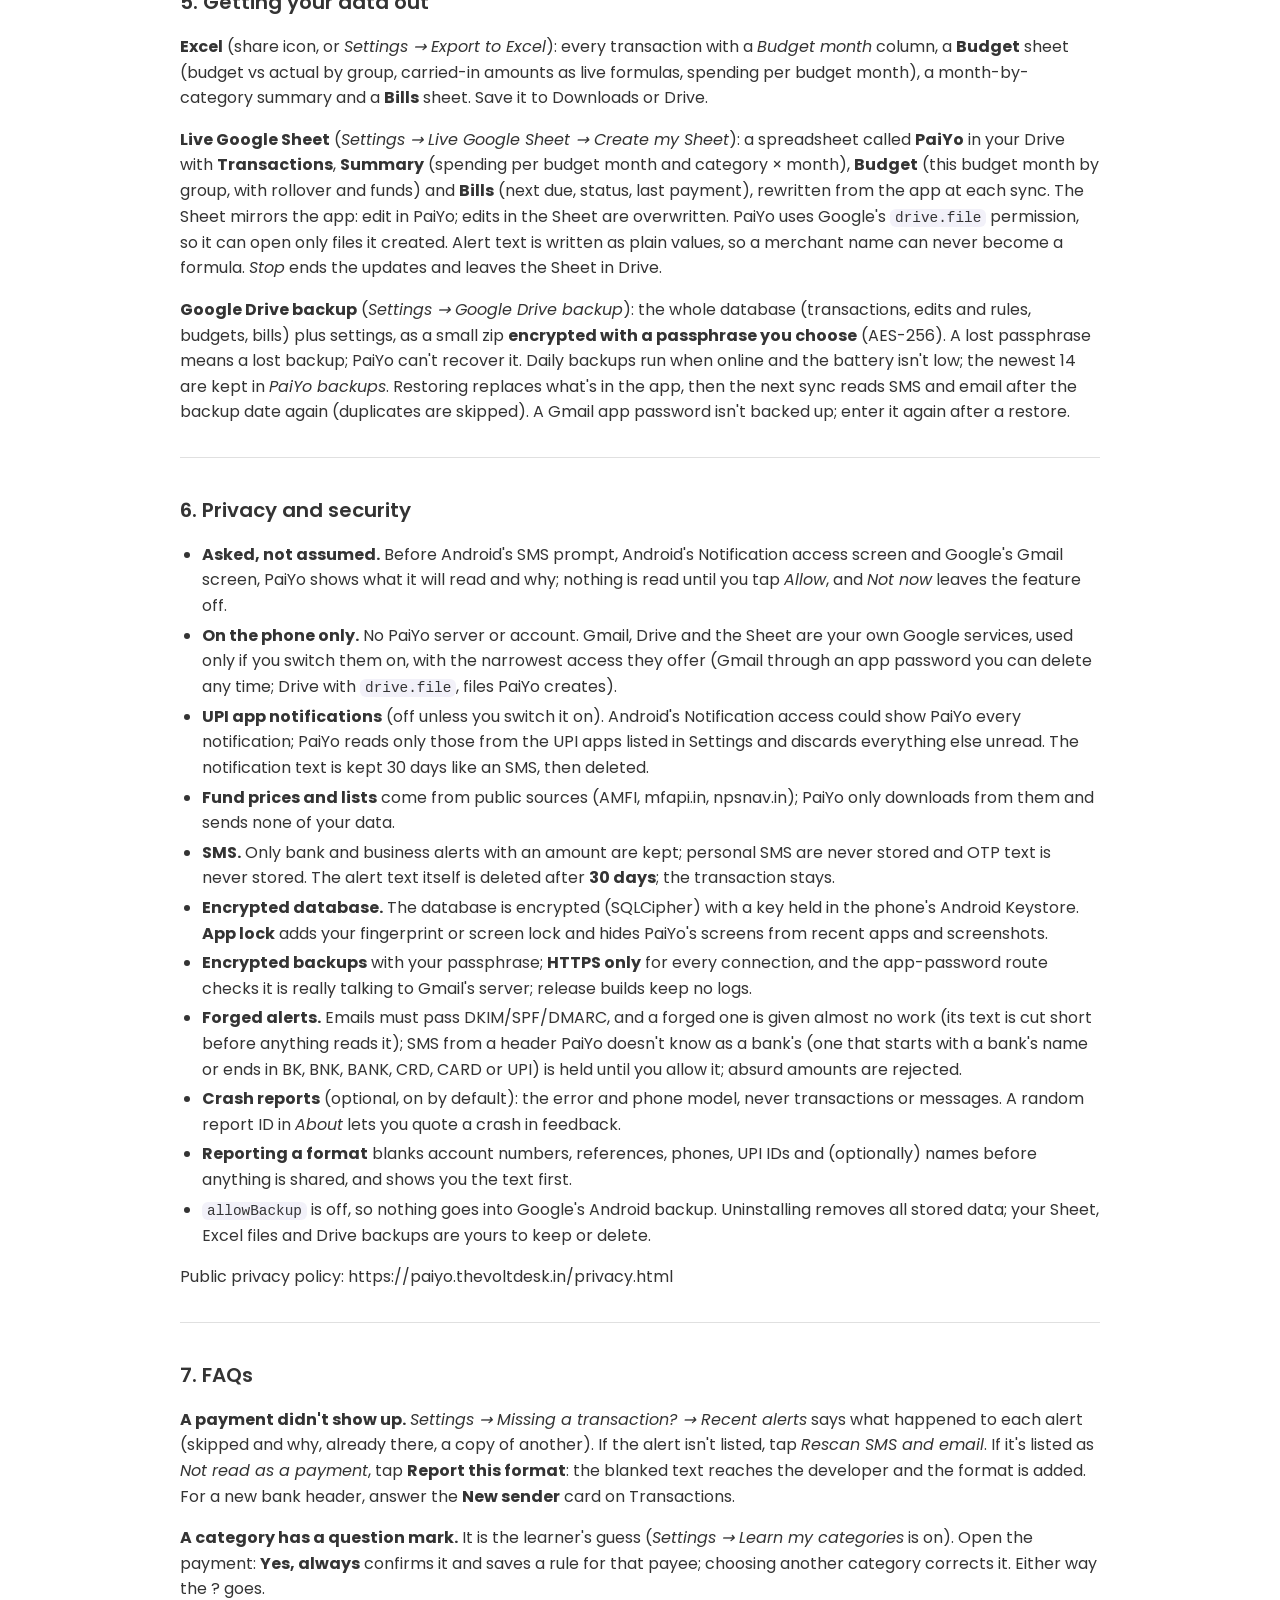
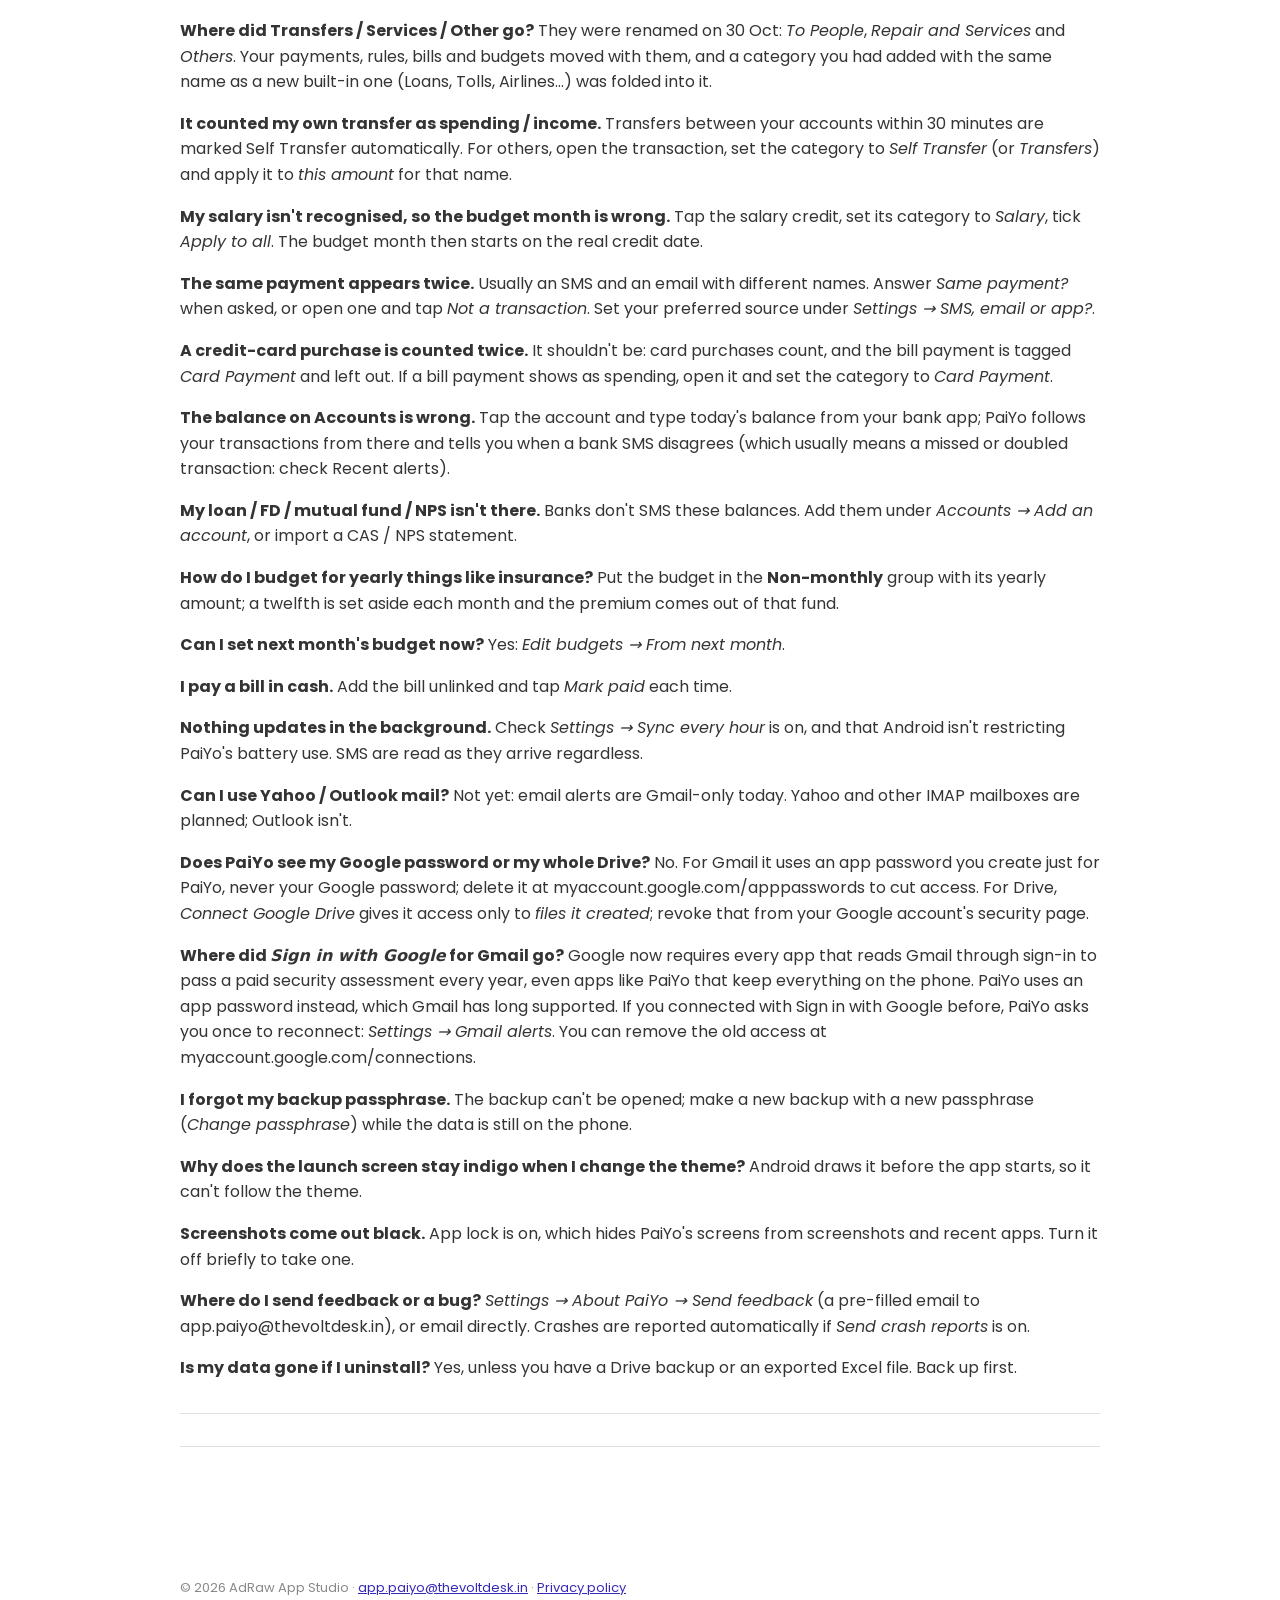
==== commit 48da5a0c: "PaiYo site: published on Google Play; web guide synced with GUIDE.md (25 Nov) Homepage: 'Get it on G" ====
--- a/guide.html
+++ b/guide.html
@@ -6,10 +6,10 @@
 <link href="https://fonts.googleapis.com/css2?family=Poppins:wght@400;600&display=swap" rel="stylesheet">
 <link rel="icon" href="img/icon-32.png"><link rel="apple-touch-icon" href="img/icon-192.png"><link rel="stylesheet" href="style.css"></head>
 <body>
-<header class="band"><nav class="top"><a class="brand" href="index.html"><img class="coin" src="img/icon-192.png" alt="">PaiYo</a><a href="index.html">Home</a><a href="guide.html" class="on">Guide</a><a href="blogs/">Blog</a><a href="privacy.html">Privacy</a></nav>
-<h1>User guide</h1><p>Every screen, every control, and the answers to the questions testers ask.</p></header>
+<header class="band"><nav class="top"><a class="brand" href="index.html"><img class="coin" src="img/icon-192.png" alt="">PaiYo</a><a href="index.html">Home</a><a href="guide.html" class="on">Guide</a><a href="privacy.html">Privacy</a></nav>
+<h1>User guide</h1><p>Every screen, every control, and the answers to the questions people ask.</p></header>
 <main class="sheet guide">
-<p><em>Last reviewed: 31 Oct 2026.</em></p>
+<p><em>Last reviewed: 25 Nov 2026.</em></p>
 <hr />
 <h2 id="contents">Contents</h2>
 <ol>
@@ -41,10 +41,9 @@
 <hr />
 <h2 id="2-getting-started">2. Getting started</h2>
 <h3 id="installing">Installing</h3>
-<p>PaiYo is in <strong>closed testing on Google Play</strong>. Send the Gmail address you use on Play to app.paiyo@thevoltdesk.in and you'll get an opt-in link: open it, tap <strong>Become a tester</strong>, then install PaiYo from the Play Store. Updates arrive through Play. Please stay opted in for at least 14 days; Google counts testers who do. </p>
-<p><em>Moving from the earlier Firebase test build?</em> The Play version is signed differently, so it can't install over it. Back up first (<em>Settings → Google Drive backup → Back up now</em>), uninstall the old PaiYo, install from Play, then tap <strong>Restore backup</strong> on the first screen.</p>
+<p>PaiYo is on <strong>Google Play</strong>: open the Play Store, search for <strong>PaiYo</strong>, or go straight to https://play.google.com/store/apps/details?id=app.paiyo and tap <strong>Install</strong>. It's free, for Android phones, and updates arrive through Play. (Building it yourself from source is covered in <code>README.md</code>.)</p>
+<p><em>Moving from an earlier test build</em> (one installed from a file or Firebase)? The Play version is signed differently, so it can't install over it. Back up first (<em>Settings → Google Drive backup → Back up now</em>), uninstall the old PaiYo, install from Play, then tap <strong>Restore backup</strong> on the first screen.</p>
 <h3 id="first-run">First run</h3>
-<div class="shots"><figure><img src="img/welcome.png" alt="Welcome" loading="lazy" onerror="this.parentNode.classList.add('missing')"><figcaption>Welcome</figcaption></figure><figure><img src="img/privacy.png" alt="Your data stays with you" loading="lazy" onerror="this.parentNode.classList.add('missing')"><figcaption>Your data stays with you</figcaption></figure><figure><img src="img/sms-access.png" alt="Allow SMS access" loading="lazy" onerror="this.parentNode.classList.add('missing')"><figcaption>Allow SMS access</figcaption></figure></div>
 <p>PaiYo opens with four short screens:</p>
 <ol>
 <li><strong>Welcome</strong> — what the app does.</li>
@@ -60,12 +59,11 @@
 <h3 id="moving-to-a-new-phone-or-a-new-build">Moving to a new phone or a new build</h3>
 <p>PaiYo doesn't move data by itself. On the old phone or build: <em>Settings → Google Drive backup → Back up now</em>. On the new one, tap <strong>Restore backup</strong> on the first screen (or <em>Settings → Google Drive backup → Restore…</em>), connect the same Google Drive, pick the backup and enter your backup passphrase. Check your transactions are there before uninstalling the old one. Backups live in a <em>PaiYo backups</em> folder in your Drive.</p>
 <h3 id="moving-around">Moving around</h3>
-<p>A floating <strong>dock bar</strong> along the bottom holds all seven screens: <strong>Home, Transactions, Accounts, Budget, Bills, Summary, Settings</strong>. Tap an icon, or <strong>swipe left or right</strong> anywhere on a page to move to the next one. Sliding a finger along the bar magnifies the icon under it, Dock-style (off when the phone's <em>Remove animations</em> setting is on). On narrow phones or large display sizes the bar scrolls sideways.</p>
+<p>A floating <strong>dock bar</strong> along the bottom holds all seven screens: <strong>Home, Transactions, Accounts, Budget, Bills, Summary, Settings</strong>. Tap an icon, or <strong>swipe left or right</strong> anywhere on a page to move to the next one. Sliding a finger along the bar magnifies the icon under it, Dock-style (off when the phone's <em>Remove animations</em> setting is on). Changing page gives a light tick you can feel, if the phone's <em>Touch feedback</em> (vibration) setting is on. On narrow phones or large display sizes the bar scrolls sideways.</p>
 <p>The header on most screens has <strong>⟳ Sync now</strong> (reads new SMS and email, refreshes prices, pushes the Sheet) and a <strong>share icon</strong> that exports the Excel file.</p>
 <hr />
 <h2 id="3-the-seven-screens">3. The seven screens</h2>
 <h3 id="home">Home</h3>
-<div class="shotpair"><figure class="shot"><img src="img/home.png" alt="Home" loading="lazy" onerror="this.parentNode.classList.add('missing')"><figcaption>Home</figcaption></figure></div>
 <p>The dashboard. Each chart has a legend with values; tap columns and slices, drag across line charts to read values. Colours follow a fixed, colour-blind-checked order.</p>
 <table>
 <thead>
@@ -105,9 +103,7 @@
 </tr>
 </tbody>
 </table>
-<div class="shots"><figure><img src="img/home-charts-1.png" alt="Where it went · how you paid" loading="lazy" onerror="this.parentNode.classList.add('missing')"><figcaption>Where it went · how you paid</figcaption></figure><figure><img src="img/home-charts-2.png" alt="Monthly average · this month vs last" loading="lazy" onerror="this.parentNode.classList.add('missing')"><figcaption>Monthly average · this month vs last</figcaption></figure></div>
 <h3 id="transactions">Transactions</h3>
-<div class="shotpair"><figure class="shot"><img src="img/transactions.png" alt="Transactions" loading="lazy" onerror="this.parentNode.classList.add('missing')"><figcaption>Transactions</figcaption></figure><figure class="shot"><img src="img/money-in.png" alt="Filtered to money in" loading="lazy" onerror="this.parentNode.classList.add('missing')"><figcaption>Filtered to money in</figcaption></figure></div>
 <p>The month view. At the top: <strong>‹ October 2026 ›</strong> (swipe the month row or tap the arrows to change month; it shows the budget month's date range), <strong>Spent / Received</strong> totals, <strong>Money out / Money in</strong> filter chips, and a <strong>search box</strong>. Scrolling down folds the totals, chips and search box away, leaving the month row; pull down at the top to bring them back. Rows are grouped by day.</p>
 <p><strong>Search</strong> covers all months: type a merchant, category, bank, UPI ID or amount (<code>1,250</code>, <code>&gt;500</code>, <code>&lt;200</code>). Every word must match; results show a count and total.</p>
 <p><strong>Tap a transaction</strong> to open it. You can:</p>
@@ -124,25 +120,23 @@
 </ul>
 <p>Cards that can appear above the list:</p>
 <ul>
-<li><strong>Same payment?</strong> — an SMS and an email show the same amount, direction and account within 3 days but the names don't match clearly. <em>Same payment</em> keeps one (the preferred source, see Settings → SMS or email?); <em>Two payments</em> keeps both and never asks again for that pair.</li>
+<li><strong>Same payment?</strong> — an SMS and an email show the same amount, direction and account within 3 days but the names don't match clearly. <em>Same payment</em> keeps one (the preferred source, see Settings → SMS, email or app?); <em>Two payments</em> keeps both and never asks again for that pair.</li>
 <li><strong>New sender: ABCDEF</strong> — an SMS header PaiYo doesn't know named a masked account. <em>Count them</em> if this is your bank, card or wallet; <em>Don't count</em> otherwise. The answer is remembered per sender, and the held alerts are added when you allow it.</li>
 <li><strong>Allow SMS access</strong> if the permission isn't granted yet. <em>Allow</em> first shows <strong>Let PaiYo read your SMS?</strong> (what's read and what isn't); <em>Allow</em> there opens Android's prompt, <em>Not now</em> leaves it off.</li>
 </ul>
 <h3 id="accounts">Accounts</h3>
-<div class="shotpair"><figure class="shot"><img src="img/accounts.png" alt="Accounts" loading="lazy" onerror="this.parentNode.classList.add('missing')"><figcaption>Accounts</figcaption></figure><figure class="shot"><img src="img/card.png" alt="A card's statement, by bill" loading="lazy" onerror="this.parentNode.classList.add('missing')"><figcaption>A card's statement, by bill</figcaption></figure></div>
 <p>Accounts appear as their alerts arrive; you can also add any by hand. The screen totals <strong>Moved into RDs, deposits and funds this month</strong> and shows the <strong>Net position</strong>.</p>
 <p><strong>Bank accounts, cards and wallets</strong> show a <em>Balance today</em> that starts from the latest SMS balance ("Avl Bal") or the figure you typed, and then follows every later payment and credit, so it stays current between alerts. When a new alert states a different balance, PaiYo asks: <em>Keep</em> PaiYo's figure or <em>Go back to the SMS balance</em> (a difference usually means a missed or doubled transaction). Tap an account to <strong>name it</strong>, set its <strong>type</strong> (Savings, RD, FD, Loan, Credit card, Fund, NPS, Equity…), <strong>type a balance</strong> (used until a newer SMS has one), or <strong>hide it</strong>.</p>
 <p><strong>Credit cards</strong> are drawn as card faces. Enter the card's <strong>total credit limit</strong> to see the amount owed (limit − limit left in the latest card SMS), plus owed · unbilled · limit and the due date. Set the <strong>billing cycle</strong> (bill date and payment due day) and tap the card for its <strong>statement</strong>: <em>By bill</em> (each cycle with spent, refunds, paid and left to pay; the current cycle not yet billed) or <em>By month</em>. It's worked out from your card alerts; the bank's statement also carries any earlier unpaid balance, fees and interest.</p>
 <p><strong>Add an account</strong> — for things with no SMS balance: a car or home loan (enter the outstanding from your statement, link its <strong>EMI category</strong> to see what you've paid since), an FD, an RD, stocks (a typed value), a <strong>mutual fund</strong> or <strong>NPS</strong>.</p>
 <ul>
-<li><strong>Mutual fund</strong>: tap it, search the scheme (from AMFI's daily NAV list; pick the exact plan, Direct/Regular, Growth/IDCW) and enter the units you hold. Value = units × latest NAV, refreshed on open and at each sync. Mapped SIP payments after today add units at that day's NAV.</li>
+<li><strong>Mutual fund</strong>: choosing <em>Mutual fund</em> in <strong>Add an account</strong> shows the fund search right there: type a few letters (from AMFI's daily NAV list, or mfapi.in's list if AMFI can't be reached; pick the exact plan, Direct/Regular, Growth/IDCW; if neither list downloads, the line under the search box says why), pick the fund and enter the units you hold. Tap the account later to change the scheme or units and enter the units you hold. Value = units × latest NAV, refreshed on open and at each sync. Mapped SIP payments after today add units at that day's NAV.</li>
 <li><strong>NPS</strong>: add each scheme (e.g. "SBI central govt", from npsnav.in's list) and its units. Salary deductions don't show in bank SMS, so update units from your statement now and then.</li>
 <li><strong>RD/FD opened by SMS</strong>: when the bank's "RD A/c … has been opened" alert arrives, PaiYo adds the deposit itself and tells you ("New recurring deposit added").</li>
 </ul>
 <p><strong>Import a statement</strong> — <em>Mutual fund CAS</em> (the Consolidated Account Statement from CAMS or KFintech, detailed or the one-row-per-folio summary, emailed as a password-protected PDF) or <em>NPS statement</em> (the CRA transaction statement; password is often your PRAN or date of birth). PaiYo shows every holding found (units, NAV, value, cost, folio) before importing; each scheme becomes or updates an account. Re-import a newer statement any time to correct units. Files over 20 MB or 200 pages are refused; if a PDF can't be read, the first lines it saw are shown so you can report it. Demat CAS (NSDL/CDSL) isn't supported.</p>
 <p><strong>Money going into this account</strong> — on an RD, FD, fund or loan, tap <em>Add payments that go into it</em> and pick the payee from your savings-account payments (suggested ones first). Choose <em>Only payments of ₹X</em> when the same name is paid for different things, or <em>Every payment, any amount</em>. The account then shows what moved in this month and in all, and you can tick <em>Don't count them as spending</em> (they become Self Transfer and budgets leave them out).</p>
 <h3 id="budget">Budget</h3>
-<div class="shotpair"><figure class="shot"><img src="img/budget.png" alt="Budget" loading="lazy" onerror="this.parentNode.classList.add('missing')"><figcaption>Budget</figcaption></figure><figure class="shot"><img src="img/budgets-editor.png" alt="Edit budgets" loading="lazy" onerror="this.parentNode.classList.add('missing')"><figcaption>Edit budgets</figcaption></figure></div>
 <p>Monthly limits per category, with an <strong>overall budget</strong> for everyday spending. A <strong>By head</strong> card adds the category budgets up under their heads (Food, Beverages and Groceries; Utility &amp; Bills; Travel &amp; Transport; Lifestyle; …) and shows spending against each.</p>
 <ul>
 <li><strong>Budget month</strong> runs from salary day to the day before the next one (the last working day of the previous month, skipping weekends and Delhi gazetted holidays; March pay comes in April). A real credit tagged <em>Salary</em> within 6 days of the expected day starts the month instead. Switch to calendar months under <em>Settings → Budget month</em>.</li>
@@ -155,7 +149,6 @@
 <li><strong>Alerts</strong>: a notification at 80% and again at 100% of a budget, once each per month, the moment the alert arrives (<em>Settings → Budget alerts</em>).</li>
 </ul>
 <h3 id="bills">Bills</h3>
-<div class="shotpair"><figure class="shot"><img src="img/bills.png" alt="Bills" loading="lazy" onerror="this.parentNode.classList.add('missing')"><figcaption>Bills</figcaption></figure><figure class="shot"><img src="img/add-bill.png" alt="Add a bill" loading="lazy" onerror="this.parentNode.classList.add('missing')"><figcaption>Add a bill</figcaption></figure></div>
 <p>Recurring bills and subscriptions: rent, EMIs, phone, electricity, school fees, the maid.</p>
 <ul>
 <li><strong>Add a bill</strong>: name, amount (or <em>Amount changes each time</em>, for electricity or a card statement), category, how often (monthly, 3-monthly, 6-monthly, yearly), next due date, and <em>Remind me</em> (on the day, or 1/3/7 days before). <strong>Link it to a merchant</strong> from your recent payments and PaiYo ticks it off when that payment's alert arrives within about 12 days of the due date (20 for rarer bills). Leave it unlinked for cash payments and tap <strong>Mark paid</strong> yourself.</li>
@@ -165,10 +158,8 @@
 <li>The Budget screen shows bills still to pay this budget month; the Excel file and live Sheet have a Bills tab.</li>
 </ul>
 <h3 id="summary">Summary</h3>
-<div class="shotpair"><figure class="shot"><img src="img/summary.png" alt="Summary" loading="lazy" onerror="this.parentNode.classList.add('missing')"><figcaption>Summary</figcaption></figure></div>
 <p>Spending for the month on screen: <strong>Where it went</strong> by head, tap a head to see its categories, <strong>Paid by</strong> payment mode, <strong>Top merchants</strong> (with the number of payments to each), and the <strong>last 6 budget months</strong> side by side. Spending leaves out card bill payments and self transfers. To see the payments behind a figure, search for the category or merchant on Transactions.</p>
 <h3 id="settings">Settings</h3>
-<div class="shots"><figure><img src="img/settings-1.png" alt="Budget month · categories" loading="lazy" onerror="this.parentNode.classList.add('missing')"><figcaption>Budget month · categories</figcaption></figure><figure><img src="img/settings-2.png" alt="Appearance · app lock · SMS" loading="lazy" onerror="this.parentNode.classList.add('missing')"><figcaption>Appearance · app lock · SMS</figcaption></figure><figure><img src="img/settings-3.png" alt="Drive backup · live Sheet · Excel" loading="lazy" onerror="this.parentNode.classList.add('missing')"><figcaption>Drive backup · live Sheet · Excel</figcaption></figure><figure><img src="img/settings-4.png" alt="SMS or email? · troubleshooting · About" loading="lazy" onerror="this.parentNode.classList.add('missing')"><figcaption>SMS or email? · troubleshooting · About</figcaption></figure></div>
 <p>Each section has a small <strong>ⓘ</strong> that opens a short explanation. In order:</p>
 <table>
 <thead>
@@ -204,11 +195,11 @@
 </tr>
 <tr>
 <td><strong>UPI app notifications</strong></td>
-<td><em>Read payments from UPI apps</em> switch (turning it on first shows <strong>Let PaiYo read UPI app notifications?</strong>; <em>Allow</em> switches it on and opens Android's Notification access screen, <em>Not now</em> leaves it off), <em>Allow notification access</em> (same), <strong>Count app payments against</strong> (a savings account, or <em>No account</em>), the list of apps read. Tester build only for now.</td>
+<td><em>Read payments from UPI apps</em> switch (turning it on first shows <strong>Let PaiYo read UPI app notifications?</strong>; <em>Allow</em> switches it on and opens Android's Notification access screen, <em>Not now</em> leaves it off), <em>Allow notification access</em> (same), <strong>Count app payments against</strong> (a savings account, or <em>No account</em>), the list of apps read.</td>
 </tr>
 <tr>
 <td><strong>Gmail alerts</strong></td>
-<td><strong>Sign in with Google</strong> (first shows <strong>Let PaiYo read bank emails in Gmail?</strong>, then Google's screen; read-only Gmail, only mail from bank senders, no password stored), <em>Reconnect</em>; <em>Advanced: use an app password instead</em> (Gmail address + 16-character app password, stored encrypted); <strong>Extra alert senders</strong> (domains or addresses of banks PaiYo doesn't know).</td>
+<td>Steps for an app password (needs 2-Step Verification on your Google account), <em>Create an app password →</em>, <strong>Gmail address</strong>, <strong>16-letter app password (spaces are fine)</strong>, <strong>Connect</strong> (first shows <strong>Let PaiYo read bank emails in Gmail?</strong>; <em>Allow</em> signs in and syncs) / <em>Save &amp; sync</em>, <em>Disconnect</em>; <strong>Extra alert senders</strong> (domains or addresses of banks PaiYo doesn't know). The app password is stored encrypted on this phone.</td>
 </tr>
 <tr>
 <td><strong>Google Drive backup</strong></td>
@@ -223,8 +214,8 @@
 <td><strong>Export to Excel (.xlsx)</strong>; <strong>Sync every hour</strong> (reads new Gmail and updates the Sheet in the background; SMS are read as they arrive either way); the number of transactions stored.</td>
 </tr>
 <tr>
-<td><strong>SMS or email?</strong></td>
-<td>For each kind of payment (UPI, credit card, money in, everything else): <em>Prefer SMS</em>, <em>Prefer email</em> or <em>Whichever comes first</em>. See <a href="#4-how-paiyo-reads-your-alerts">section 4</a>.</td>
+<td><strong>SMS, email or app?</strong></td>
+<td>For each kind of payment (UPI, credit card, money in, everything else): which copy's details to keep when the same payment arrives more than once. <em>Prefer SMS</em>, <em>Prefer email</em> (only offered with Gmail connected), <em>Prefer app</em> (UPI only, with UPI app notifications on) or <em>Whichever comes first</em>. Whichever copy is kept, the clearest payee name is shown. See <a href="#4-how-paiyo-reads-your-alerts">section 4</a>.</td>
 </tr>
 <tr>
 <td><strong>Missing a transaction?</strong></td>
@@ -241,7 +232,7 @@
 <p><strong>Which SMS count.</strong> Only alerts from known bank and card headers (SBI, SBI Card, HDFC, ICICI, Axis, Kotak, Yes, IndusInd, IDFC FIRST, Federal, RBL, AU, PNB, BoB, BoI, Canara, Union, Central, IOB, Standard Chartered, HSBC, Amex, OneCard, Paytm, Jupiter, Fi, Axio Pay Later, and the RBI <code>*.bank.in</code> headers) that mention an amount. SMS from phone numbers, shops and apps (Swiggy, Amazon order SMS) are ignored. A header PaiYo doesn't know that names a masked account is held under <strong>New sender</strong> until you say whether to count it.</p>
 <p><strong>What's skipped.</strong> OTPs, autopay/mandate notices ("will be debited"), statements and due-date reminders, failed transactions, promotional SMS, and amounts over ₹10 crore. Refunds of failed payments are recorded as <em>Refund</em>.</p>
 <p><strong>UPI apps.</strong> GPay, PhonePe and Paytm don't send their own payment SMS; your <strong>bank</strong> does (e.g. <code>SBIUPI</code>), and that's what PaiYo records, with the payee from the alert. A RuPay credit card used on UPI counts as a card.</p>
-<p><strong>UPI app notifications</strong> (<em>Settings → UPI app notifications</em>). A payment made inside Google Pay, PhonePe, Paytm, BHIM, MobiKwik, CRED or Amazon Pay to a saved contact, or money received straight into the app, often produces no bank SMS or email. Switch <strong>Read payments from UPI apps</strong> on: PaiYo first explains what it reads (<strong>Let PaiYo read UPI app notifications?</strong>); tap <strong>Allow</strong> and Android opens its Notification access screen, where you turn PaiYo on. PaiYo then reads those apps' own notifications ("You paid ₹3,570 to Pramod Kumar Yadav", "₹500 received from Rahul") and records the payment as UPI, paid from the account you choose under <strong>Count app payments against</strong> (or none). Failed payments, requests and offers are skipped. When the bank's SMS for the same payment arrives too, the two are counted once. Notifications from any other app are ignored at the door and never read, stored or logged. These transactions show the app's name on the Transactions list.</p>
+<p><strong>UPI app notifications</strong> (<em>Settings → UPI app notifications</em>). A payment made inside Google Pay, PhonePe, Paytm, BHIM, MobiKwik, CRED or Amazon Pay to a saved contact, or money received straight into the app, often produces no bank SMS or email. Switch <strong>Read payments from UPI apps</strong> on: PaiYo first explains what it reads (<strong>Let PaiYo read UPI app notifications?</strong>); tap <strong>Allow</strong> and Android opens its Notification access screen, where you turn PaiYo on. PaiYo then reads those apps' own notifications ("You paid ₹3,570 to Pramod Kumar Yadav", "₹500 received from Rahul") and records the payment as UPI, paid from the account you choose under <strong>Count app payments against</strong> (or none). Only notifications that say money was paid, sent or received count: failed payments, requests, offers, order and delivery updates ("Delivered: your package · Total paid ₹1,299"), refunds, cashback and coins are skipped, and show under <strong>Recent alerts</strong> with the reason. When the bank's SMS for the same payment arrives too, the two are counted once: by default the SMS's details are kept (it names the account and the UPI reference) with the app's payee name ("Pramod Kumar Yadav" rather than "7969@ptyes"). Choose <em>Prefer app</em> under <em>Settings → SMS, email or app?</em> to keep the app's copy instead. Notifications from any other app are ignored at the door and never read, stored or logged. These transactions show the app's name on the Transactions list.</p>
 <p><strong>Money out or in</strong> is read from one dictionary of bank words (debited, Dr, Dbt, WDL, ATW, NACH/ECS debit, नामे; credited, Cr, Cdt, received, refund, जमा…). Short forms count only next to an amount or account ("Rs 2 Cr" is crore).</p>
 <p><strong>Categories</strong> come from merchant rules (Swiggy → Food &amp; Dining, IRCTC → Railways and Roadways, FASTag → Tolls…), for payees with no brand from words in the name (store, academy, motors…), and for QR-sticker payees under ₹500 (the vegetable vendor) Groceries. What's left is Others, unless <em>Settings → Learn my categories</em> is on: then the learner, trained on your own corrections (payee words, person / shop / QR, amount range, round or odd, weekday, payment mode), fills in a guess when it is at least 60% sure, marked <strong>?</strong> until you confirm it. Correct one with <em>Apply to all</em> and PaiYo follows your rule for past and future alerts from that merchant.</p>
 <p><strong>One payment, two alerts.</strong> The same payment reported by SMS and by email (or by a UPI SMS plus an account SMS) is stored once: matched on the UPI reference, or same amount + account within 20 minutes from a different sender, or up to 3 hours apart when the amount has paise, the names match, or they came within 20 minutes. Longer gaps (up to 3 days) are asked about under <em>Same payment?</em>. The copy from your <strong>preferred source</strong> supplies the details: by default UPI → SMS, credit cards → email, money in → email, everything else → whichever comes first. The first copy is recorded at once; when the preferred one arrives, the same transaction takes its details, and names, categories and accounts you've set stay.</p>
@@ -258,17 +249,18 @@
 <h2 id="6-privacy-and-security">6. Privacy and security</h2>
 <ul>
 <li><strong>Asked, not assumed.</strong> Before Android's SMS prompt, Android's Notification access screen and Google's Gmail screen, PaiYo shows what it will read and why; nothing is read until you tap <em>Allow</em>, and <em>Not now</em> leaves the feature off.</li>
-<li><strong>On the phone only.</strong> No PaiYo server or account. Gmail, Drive and the Sheet are your own Google services, used only if you switch them on, with the narrowest permissions (<code>gmail.readonly</code>; <code>drive.file</code>, files PaiYo creates).</li>
+<li><strong>On the phone only.</strong> No PaiYo server or account. Gmail, Drive and the Sheet are your own Google services, used only if you switch them on, with the narrowest access they offer (Gmail through an app password you can delete any time; Drive with <code>drive.file</code>, files PaiYo creates).</li>
 <li><strong>UPI app notifications</strong> (off unless you switch it on). Android's Notification access could show PaiYo every notification; PaiYo reads only those from the UPI apps listed in Settings and discards everything else unread. The notification text is kept 30 days like an SMS, then deleted.</li>
+<li><strong>Fund prices and lists</strong> come from public sources (AMFI, mfapi.in, npsnav.in); PaiYo only downloads from them and sends none of your data.</li>
 <li><strong>SMS.</strong> Only bank and business alerts with an amount are kept; personal SMS are never stored and OTP text is never stored. The alert text itself is deleted after <strong>30 days</strong>; the transaction stays.</li>
 <li><strong>Encrypted database.</strong> The database is encrypted (SQLCipher) with a key held in the phone's Android Keystore. <strong>App lock</strong> adds your fingerprint or screen lock and hides PaiYo's screens from recent apps and screenshots.</li>
-<li><strong>Encrypted backups</strong> with your passphrase; <strong>HTTPS only</strong> for every connection; release builds keep no logs.</li>
-<li><strong>Forged alerts.</strong> Emails must pass DKIM/SPF/DMARC; unknown SMS senders are held until you allow them; absurd amounts are rejected.</li>
+<li><strong>Encrypted backups</strong> with your passphrase; <strong>HTTPS only</strong> for every connection, and the app-password route checks it is really talking to Gmail's server; release builds keep no logs.</li>
+<li><strong>Forged alerts.</strong> Emails must pass DKIM/SPF/DMARC, and a forged one is given almost no work (its text is cut short before anything reads it); SMS from a header PaiYo doesn't know as a bank's (one that starts with a bank's name or ends in BK, BNK, BANK, CRD, CARD or UPI) is held until you allow it; absurd amounts are rejected.</li>
 <li><strong>Crash reports</strong> (optional, on by default): the error and phone model, never transactions or messages. A random report ID in <em>About</em> lets you quote a crash in feedback.</li>
 <li><strong>Reporting a format</strong> blanks account numbers, references, phones, UPI IDs and (optionally) names before anything is shared, and shows you the text first.</li>
 <li><code>allowBackup</code> is off, so nothing goes into Google's Android backup. Uninstalling removes all stored data; your Sheet, Excel files and Drive backups are yours to keep or delete.</li>
 </ul>
-<p>Full details: the <a href="privacy.html">privacy policy</a>.</p>
+<p>Public privacy policy: https://paiyo.thevoltdesk.in/privacy.html</p>
 <hr />
 <h2 id="7-faqs">7. FAQs</h2>
 <p><strong>A payment didn't show up.</strong> <em>Settings → Missing a transaction? → Recent alerts</em> says what happened to each alert (skipped and why, already there, a copy of another). If the alert isn't listed, tap <em>Rescan SMS and email</em>. If it's listed as <em>Not read as a payment</em>, tap <strong>Report this format</strong>: the blanked text reaches the developer and the format is added. For a new bank header, answer the <strong>New sender</strong> card on Transactions.</p>
@@ -276,7 +268,7 @@
 <p><strong>Where did Transfers / Services / Other go?</strong> They were renamed on 30 Oct: <em>To People</em>, <em>Repair and Services</em> and <em>Others</em>. Your payments, rules, bills and budgets moved with them, and a category you had added with the same name as a new built-in one (Loans, Tolls, Airlines…) was folded into it.</p>
 <p><strong>It counted my own transfer as spending / income.</strong> Transfers between your accounts within 30 minutes are marked Self Transfer automatically. For others, open the transaction, set the category to <em>Self Transfer</em> (or <em>Transfers</em>) and apply it to <em>this amount</em> for that name.</p>
 <p><strong>My salary isn't recognised, so the budget month is wrong.</strong> Tap the salary credit, set its category to <em>Salary</em>, tick <em>Apply to all</em>. The budget month then starts on the real credit date.</p>
-<p><strong>The same payment appears twice.</strong> Usually an SMS and an email with different names. Answer <em>Same payment?</em> when asked, or open one and tap <em>Not a transaction</em>. Set your preferred source under <em>Settings → SMS or email?</em>.</p>
+<p><strong>The same payment appears twice.</strong> Usually an SMS and an email with different names. Answer <em>Same payment?</em> when asked, or open one and tap <em>Not a transaction</em>. Set your preferred source under <em>Settings → SMS, email or app?</em>.</p>
 <p><strong>A credit-card purchase is counted twice.</strong> It shouldn't be: card purchases count, and the bill payment is tagged <em>Card Payment</em> and left out. If a bill payment shows as spending, open it and set the category to <em>Card Payment</em>.</p>
 <p><strong>The balance on Accounts is wrong.</strong> Tap the account and type today's balance from your bank app; PaiYo follows your transactions from there and tells you when a bank SMS disagrees (which usually means a missed or doubled transaction: check Recent alerts).</p>
 <p><strong>My loan / FD / mutual fund / NPS isn't there.</strong> Banks don't SMS these balances. Add them under <em>Accounts → Add an account</em>, or import a CAS / NPS statement.</p>
@@ -285,13 +277,15 @@
 <p><strong>I pay a bill in cash.</strong> Add the bill unlinked and tap <em>Mark paid</em> each time.</p>
 <p><strong>Nothing updates in the background.</strong> Check <em>Settings → Sync every hour</em> is on, and that Android isn't restricting PaiYo's battery use. SMS are read as they arrive regardless.</p>
 <p><strong>Can I use Yahoo / Outlook mail?</strong> Not yet: email alerts are Gmail-only today. Yahoo and other IMAP mailboxes are planned; Outlook isn't.</p>
-<p><strong>Does PaiYo see my Google password or my whole Drive?</strong> No. Sign in with Google gives it a short-lived token with read-only Gmail and <em>files it created</em> in Drive. You can revoke access any time from your Google account's security page.</p>
+<p><strong>Does PaiYo see my Google password or my whole Drive?</strong> No. For Gmail it uses an app password you create just for PaiYo, never your Google password; delete it at myaccount.google.com/apppasswords to cut access. For Drive, <em>Connect Google Drive</em> gives it access only to <em>files it created</em>; revoke that from your Google account's security page.</p>
+<p><strong>Where did <em>Sign in with Google</em> for Gmail go?</strong> Google now requires every app that reads Gmail through sign-in to pass a paid security assessment every year, even apps like PaiYo that keep everything on the phone. PaiYo uses an app password instead, which Gmail has long supported. If you connected with Sign in with Google before, PaiYo asks you once to reconnect: <em>Settings → Gmail alerts</em>. You can remove the old access at myaccount.google.com/connections.</p>
 <p><strong>I forgot my backup passphrase.</strong> The backup can't be opened; make a new backup with a new passphrase (<em>Change passphrase</em>) while the data is still on the phone.</p>
 <p><strong>Why does the launch screen stay indigo when I change the theme?</strong> Android draws it before the app starts, so it can't follow the theme.</p>
 <p><strong>Screenshots come out black.</strong> App lock is on, which hides PaiYo's screens from screenshots and recent apps. Turn it off briefly to take one.</p>
 <p><strong>Where do I send feedback or a bug?</strong> <em>Settings → About PaiYo → Send feedback</em> (a pre-filled email to app.paiyo@thevoltdesk.in), or email directly. Crashes are reported automatically if <em>Send crash reports</em> is on.</p>
 <p><strong>Is my data gone if I uninstall?</strong> Yes, unless you have a Drive backup or an exported Excel file. Back up first.</p>
 <hr />
+<hr />
 <nav class="dock"><a href="#home">Home</a><a href="#transactions">Transactions</a><a href="#accounts">Accounts</a><a href="#budget">Budget</a><a href="#bills">Bills</a><a href="#summary">Summary</a><a href="#settings">Settings</a><a href="#7-faqs">FAQs</a></nav>
 </main>
 <footer>© 2026 AdRaw App Studio · <a href="mailto:app.paiyo@thevoltdesk.in">app.paiyo@thevoltdesk.in</a> · <a href="privacy.html">Privacy policy</a></footer>
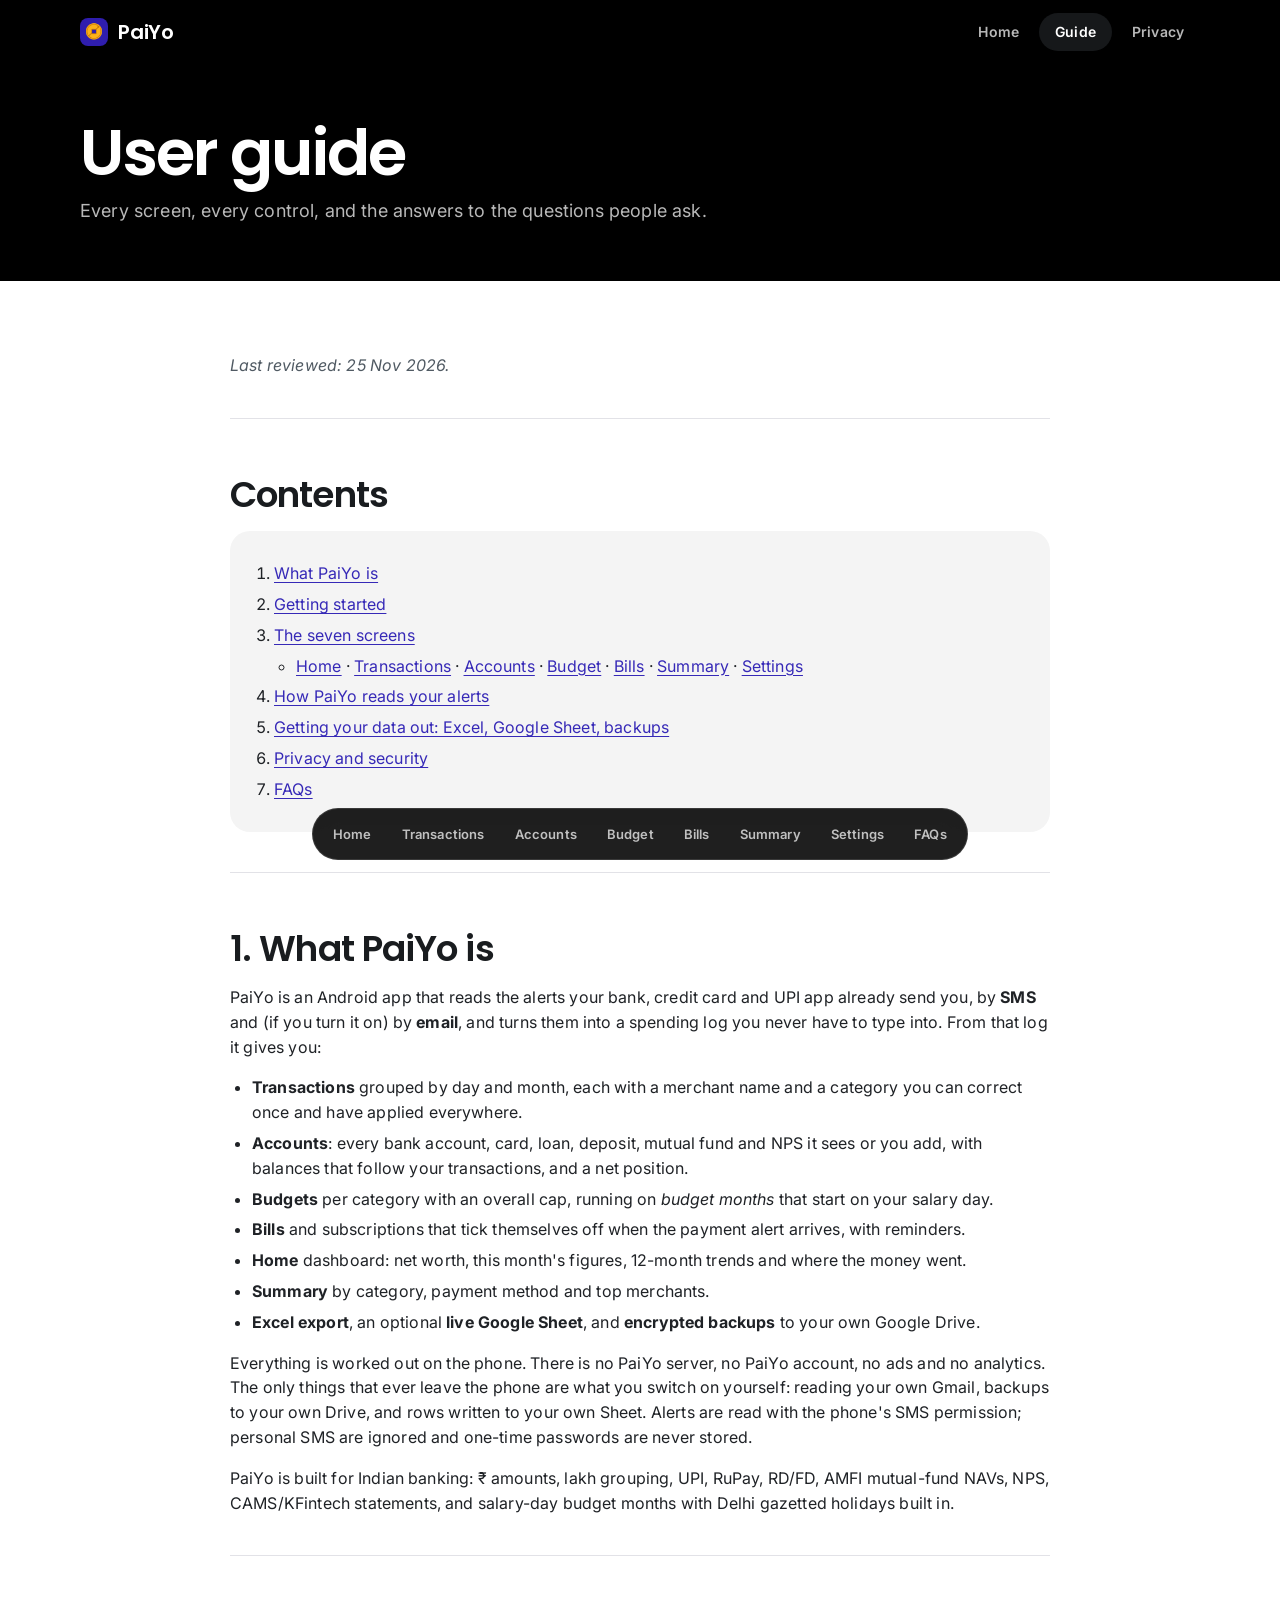
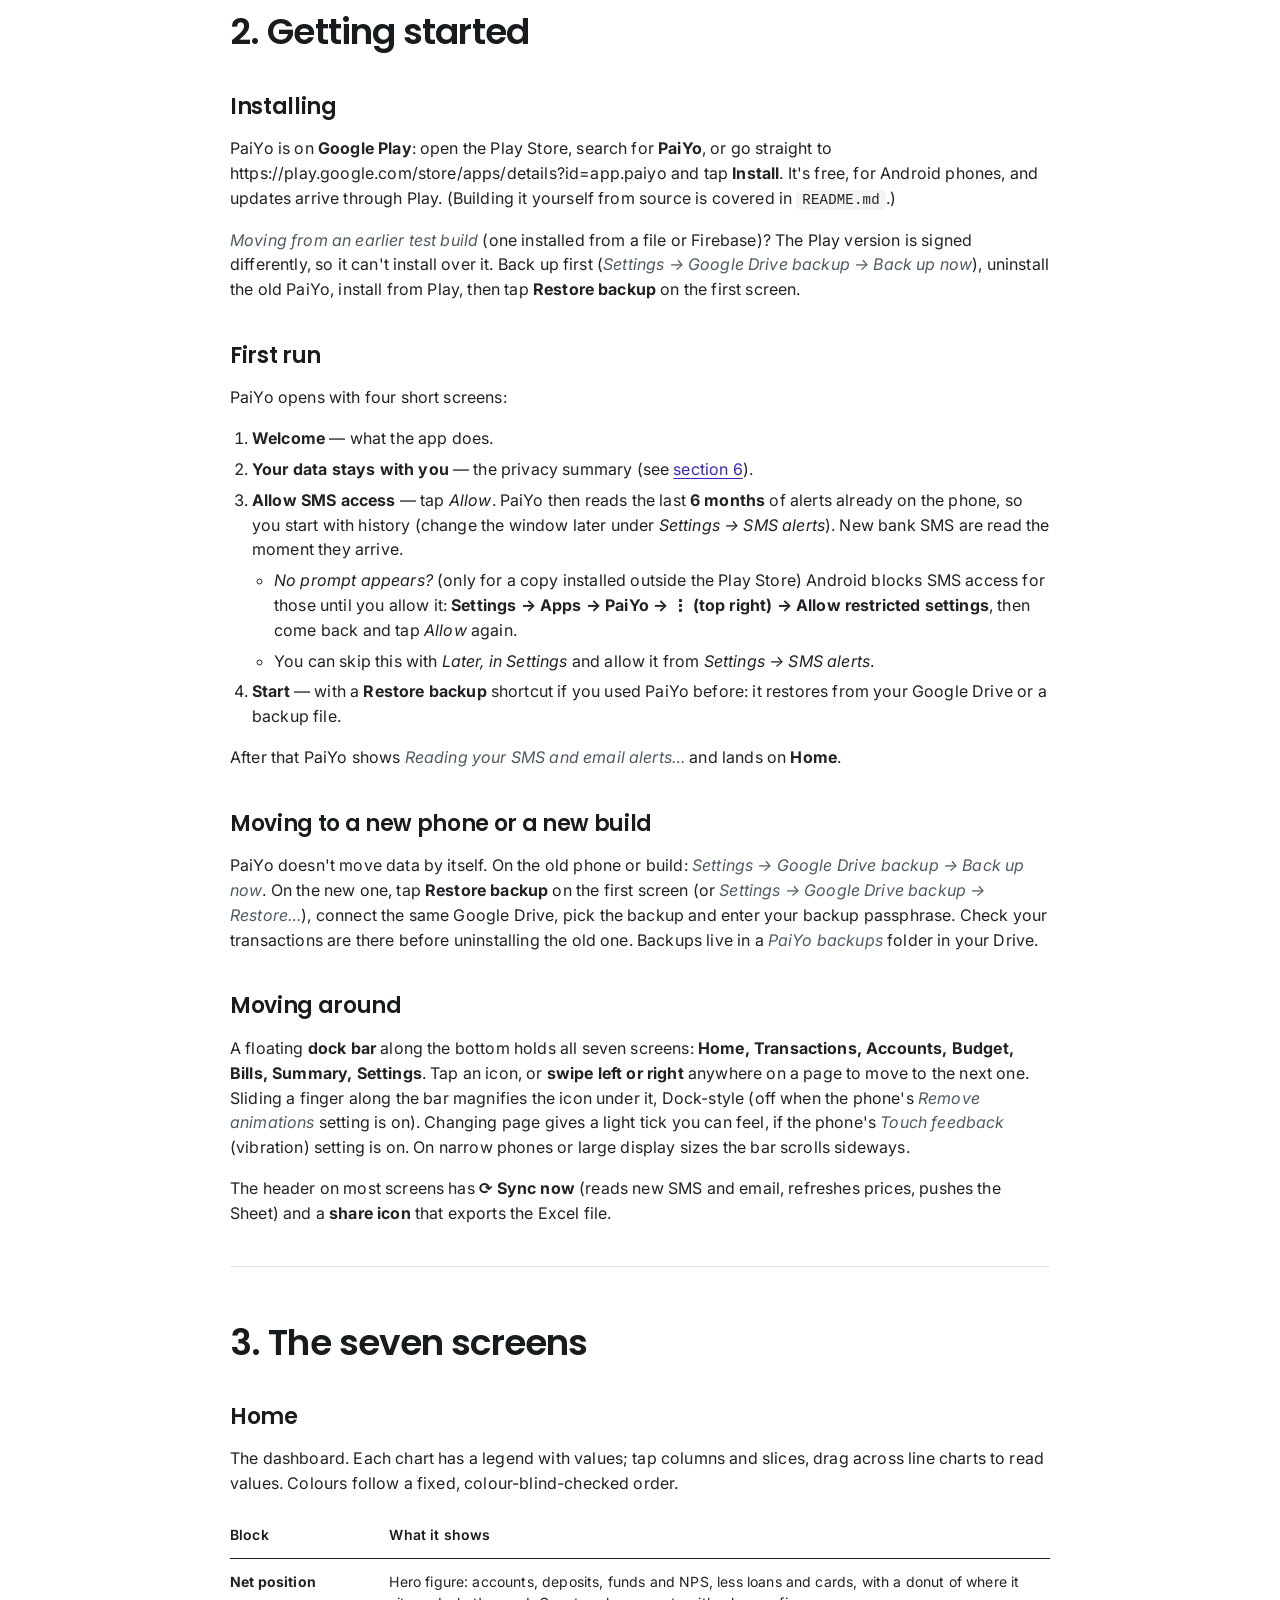
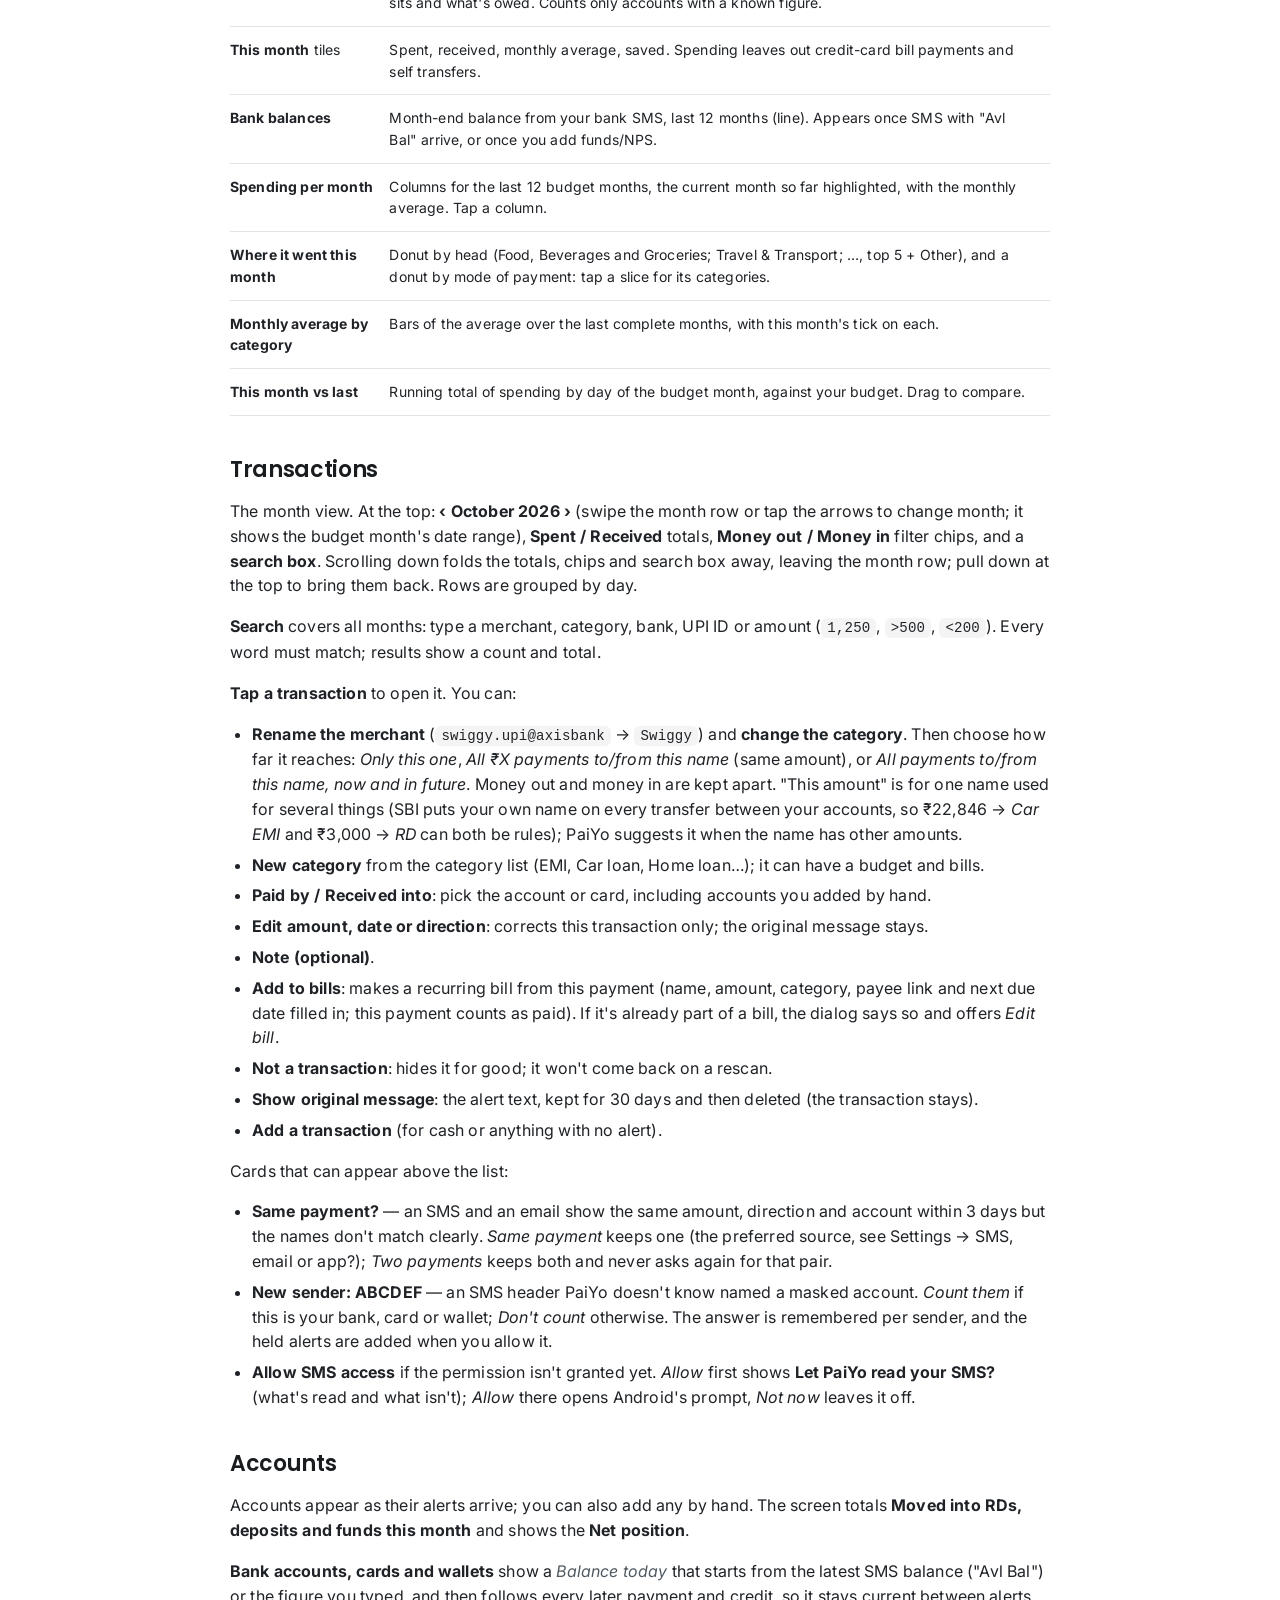
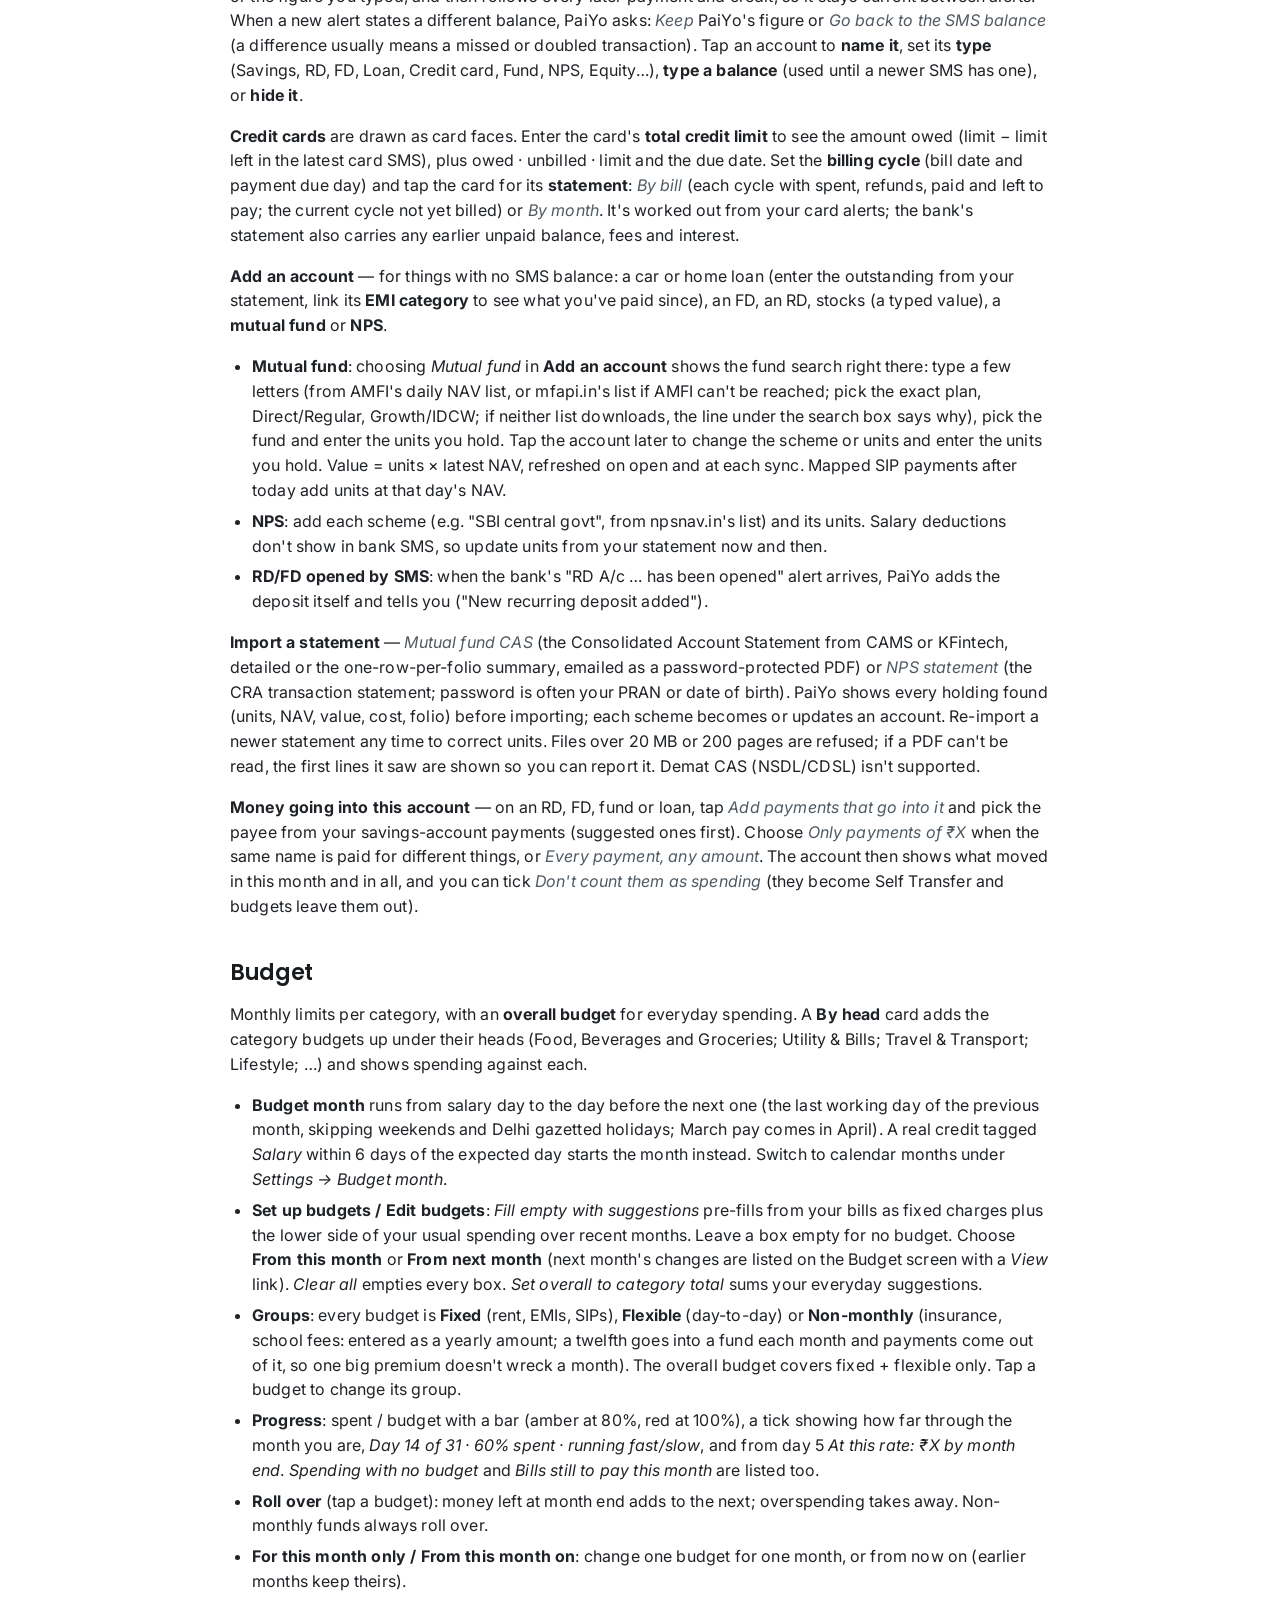
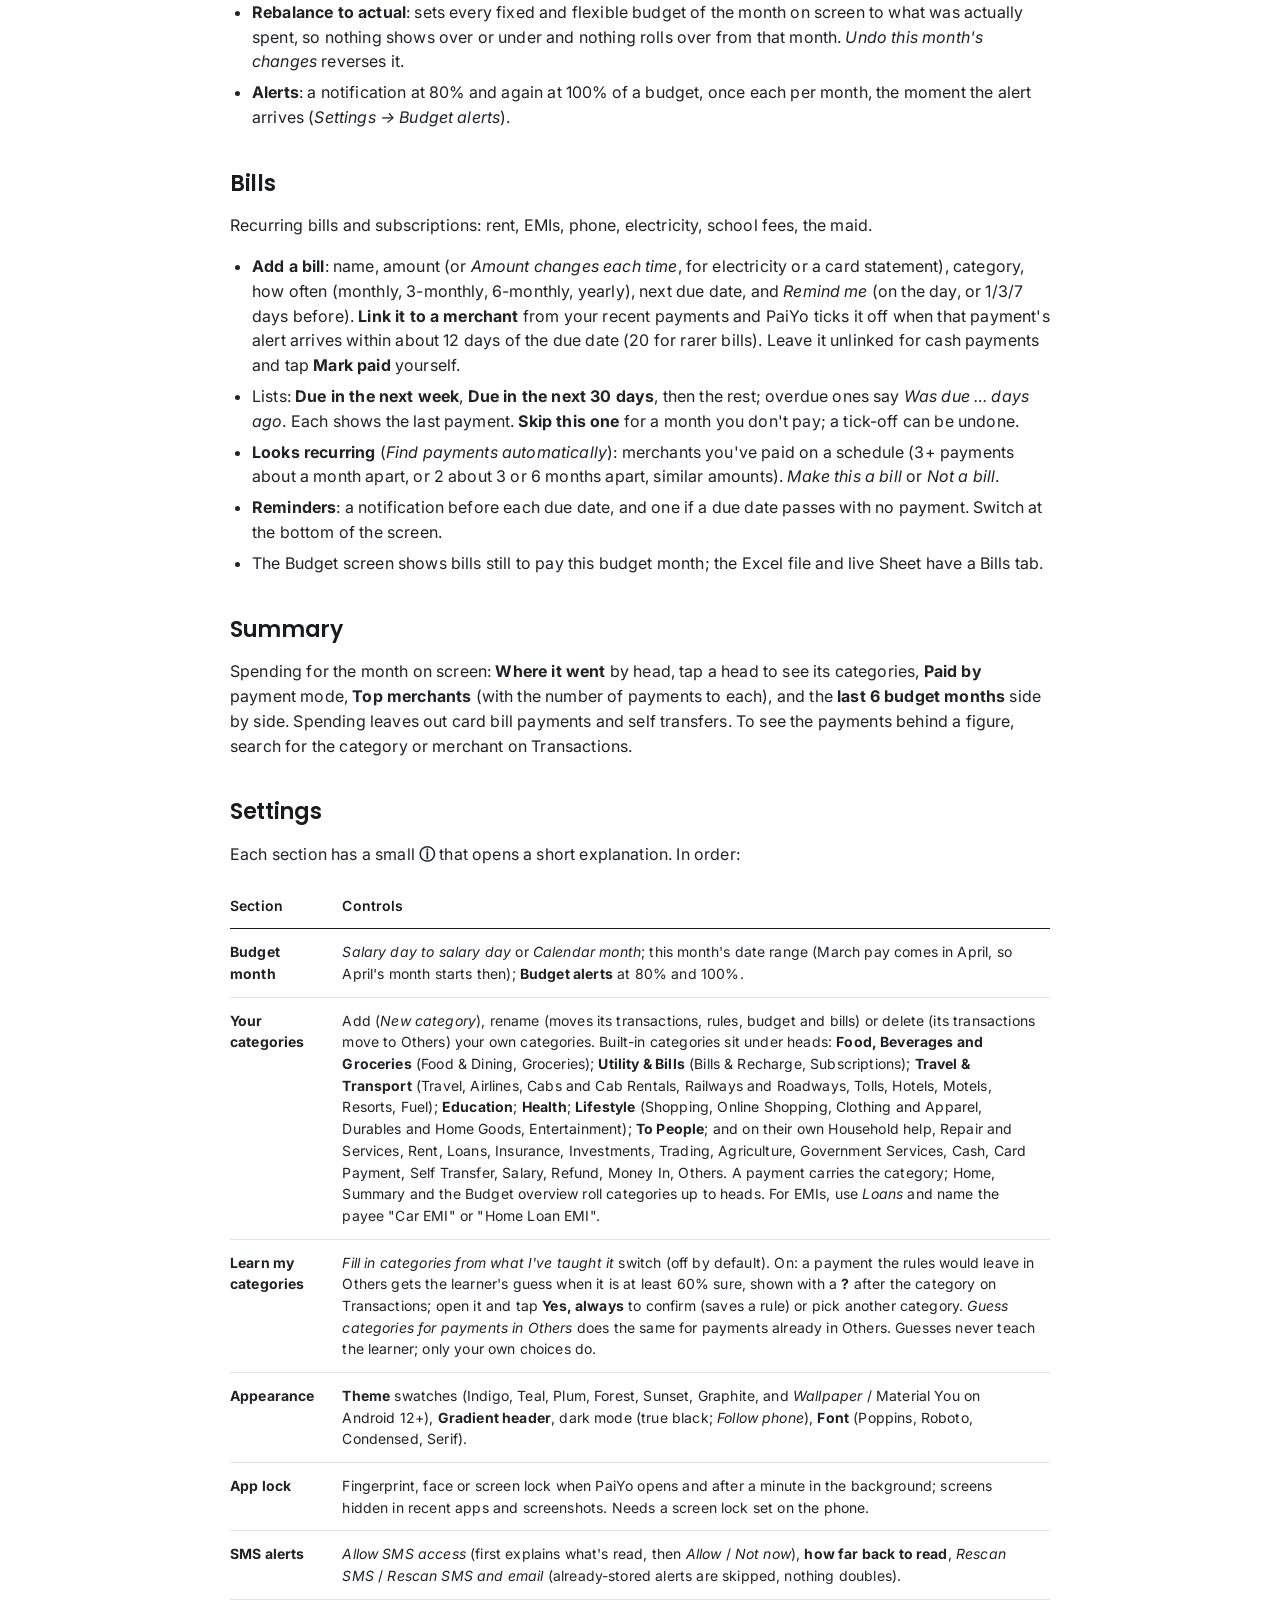
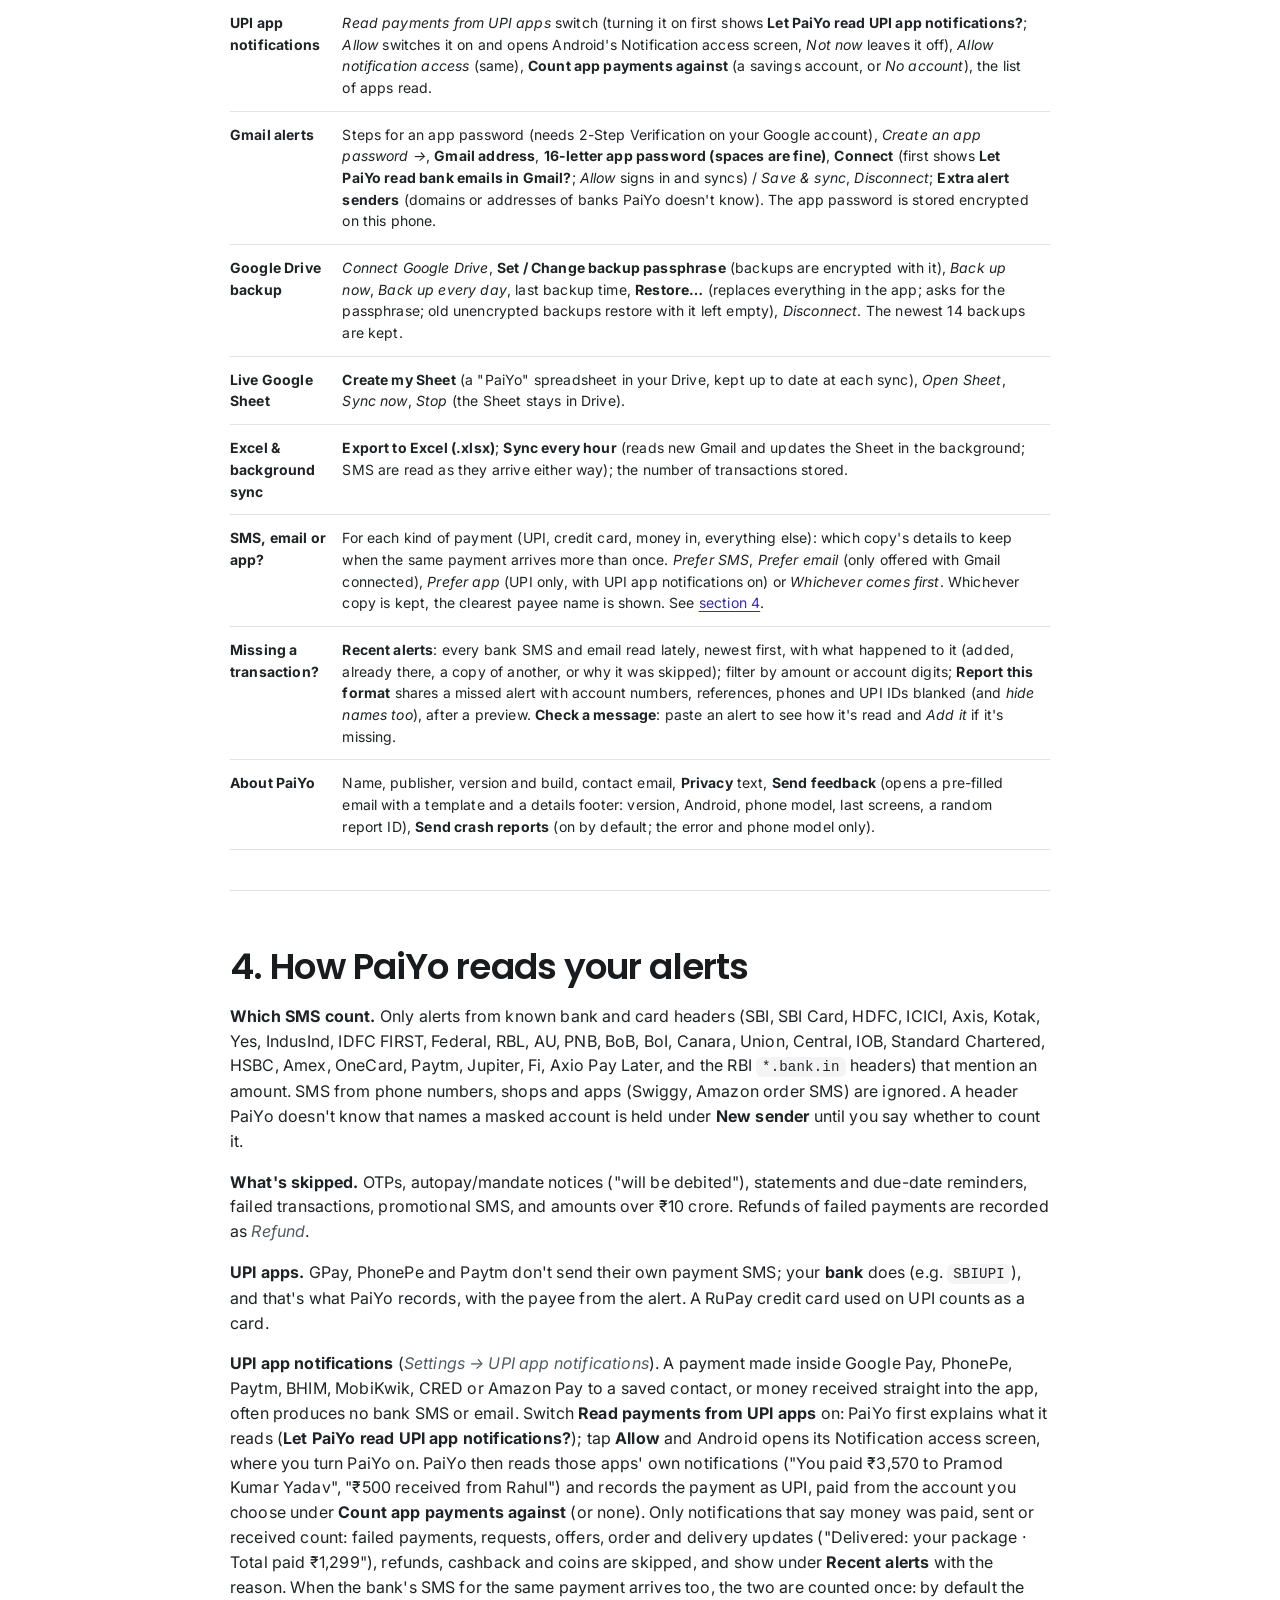
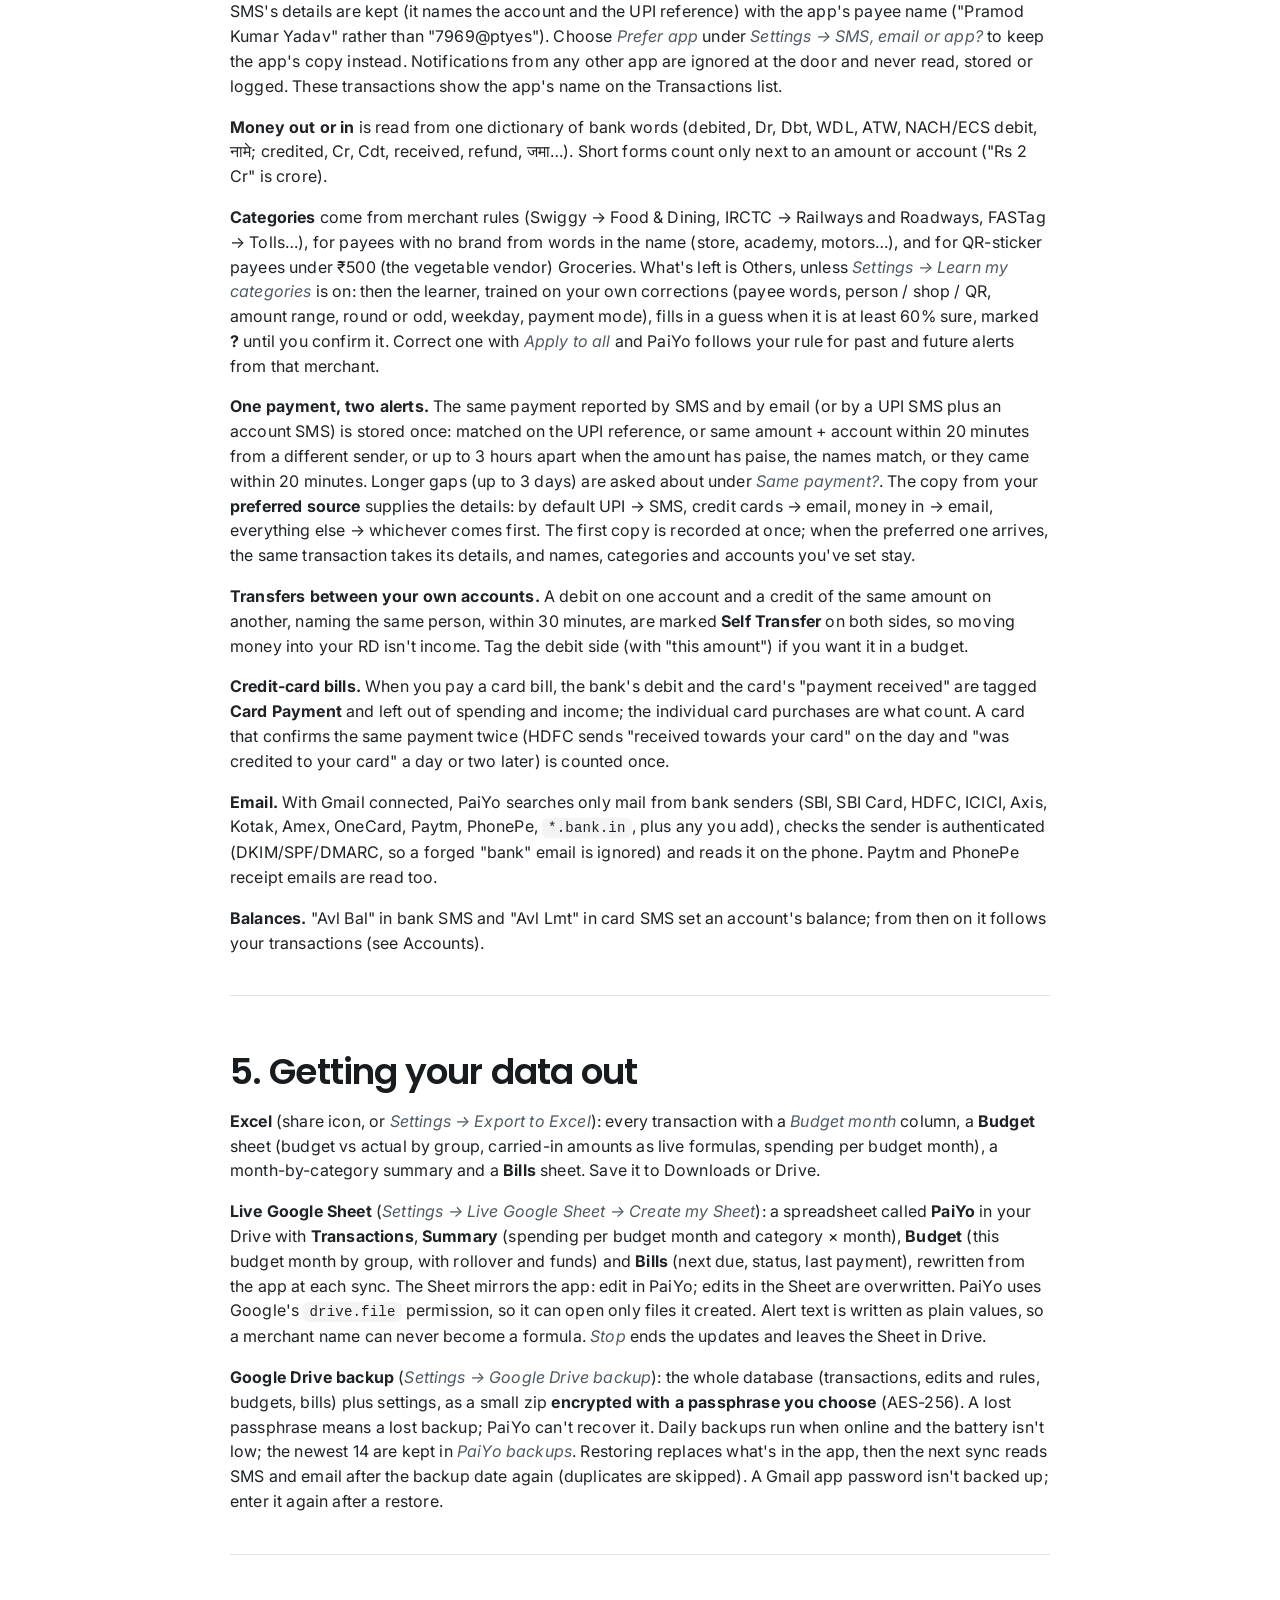
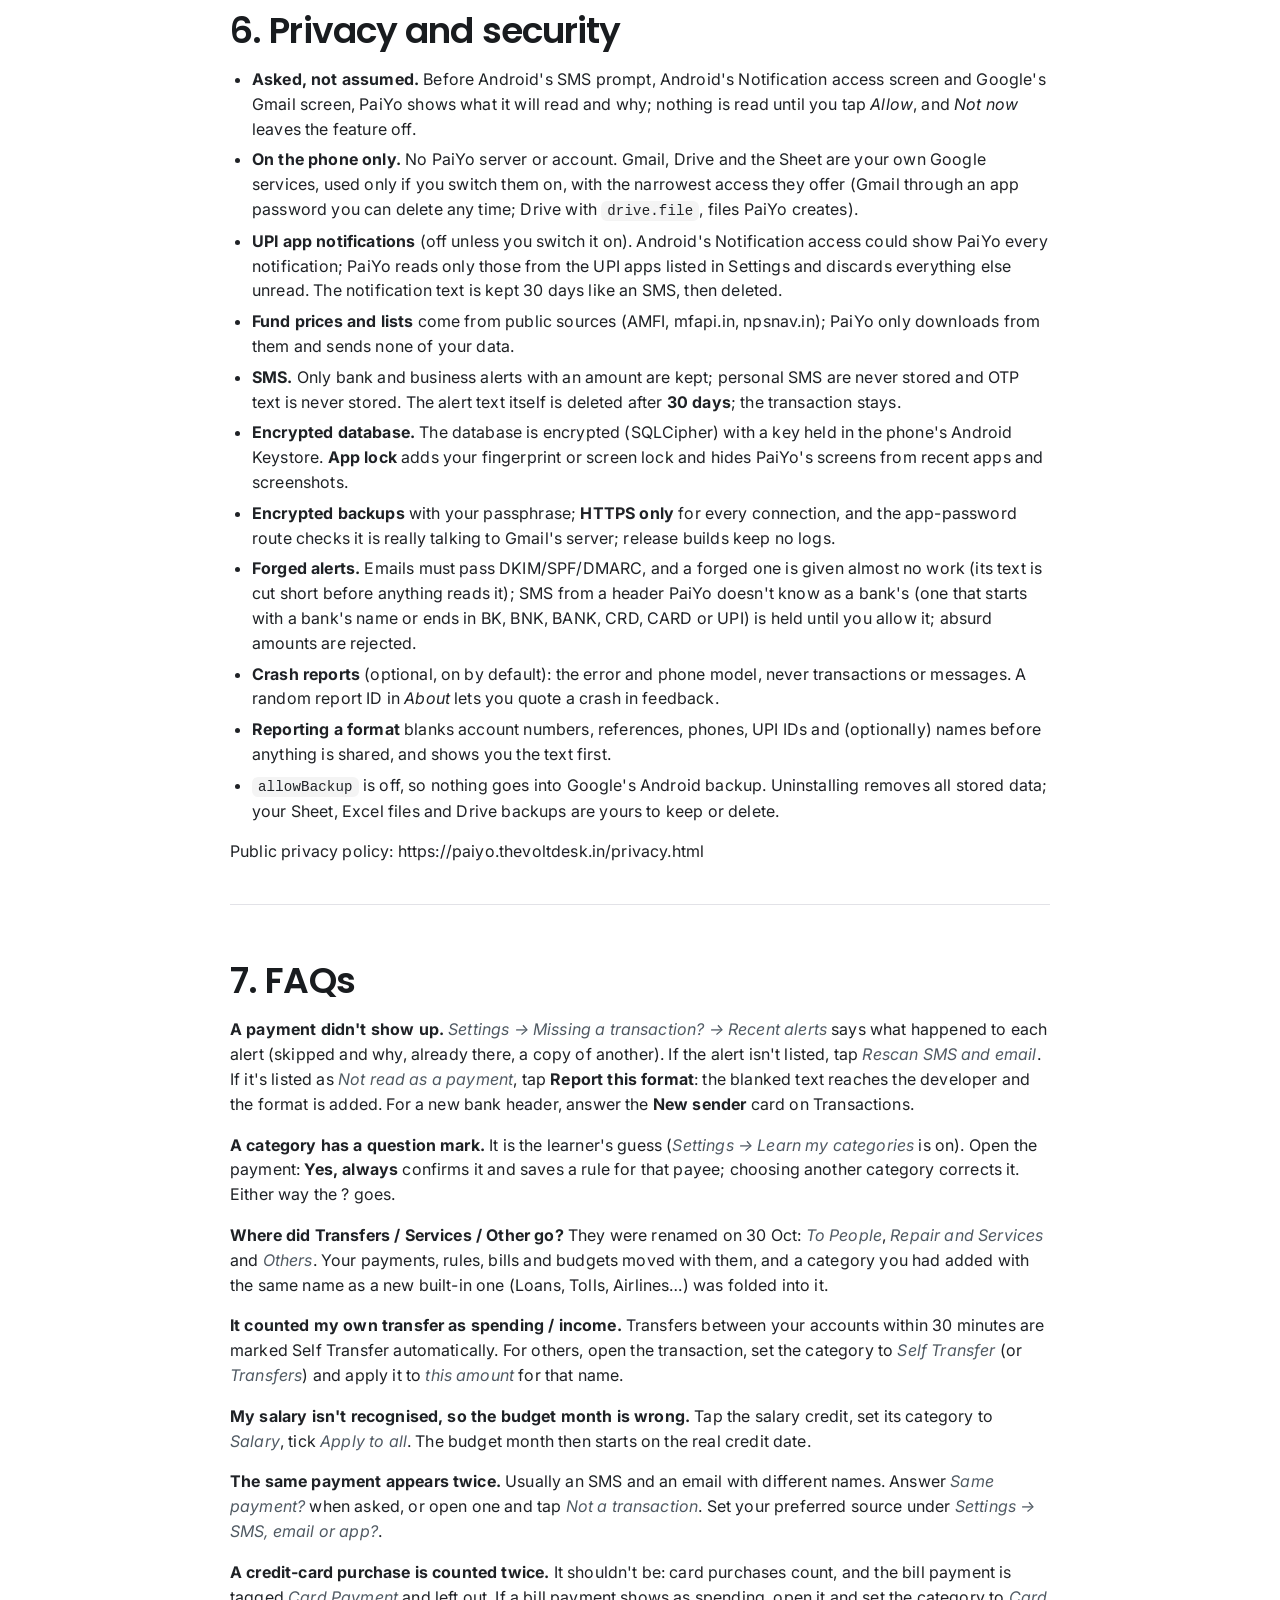
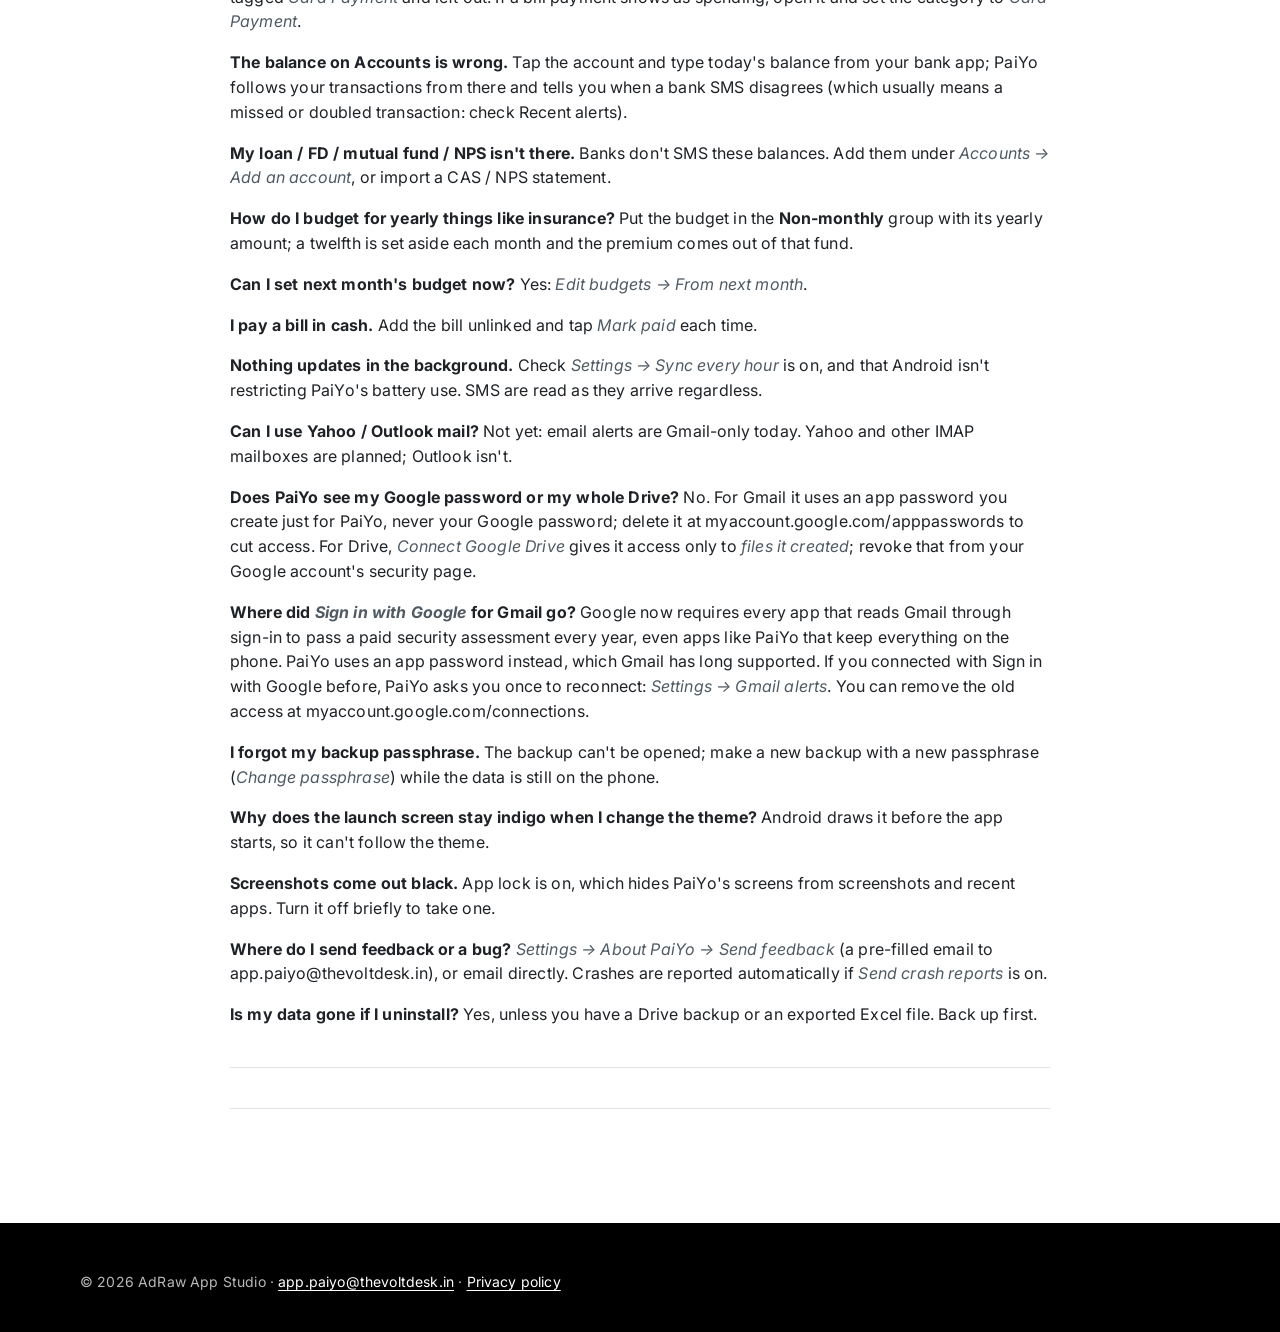
==== commit 71c1ad5a: "PaiYo site: new look (black and white bands, big Poppins headlines, Inter body, pill buttons, hairli" ====
--- a/guide.html
+++ b/guide.html
@@ -2,8 +2,9 @@
 <html lang="en"><head><meta charset="utf-8"><meta name="viewport" content="width=device-width,initial-scale=1">
 <title>PaiYo user guide</title>
 <meta name="description" content="How to use PaiYo: every screen, how bank alerts are read, budgets, bills, accounts, backups, privacy and FAQs.">
-<meta name="theme-color" content="#3629B7">
-<link href="https://fonts.googleapis.com/css2?family=Poppins:wght@400;600&display=swap" rel="stylesheet">
+<meta name="theme-color" content="#000000">
+<link rel="preconnect" href="https://fonts.googleapis.com"><link rel="preconnect" href="https://fonts.gstatic.com" crossorigin>
+<link href="https://fonts.googleapis.com/css2?family=Inter:wght@400;600;700&family=Poppins:wght@500;600&display=swap" rel="stylesheet">
 <link rel="icon" href="img/icon-32.png"><link rel="apple-touch-icon" href="img/icon-192.png"><link rel="stylesheet" href="style.css"></head>
 <body>
 <header class="band"><nav class="top"><a class="brand" href="index.html"><img class="coin" src="img/icon-192.png" alt="">PaiYo</a><a href="index.html">Home</a><a href="guide.html" class="on">Guide</a><a href="privacy.html">Privacy</a></nav>
--- a/style.css
+++ b/style.css
@@ -1,93 +1,154 @@
-/* PaiYo site — follows the app's look: indigo band, white sheet with a 28px rounded top,
-   16px cards with a soft indigo shadow, Poppins. Dark = true black with lifted indigo. */
-:root{--p:#3629B7;--deep:#281C9D;--p2:#5655B9;--p3:#A8A3D7;--tint:#F2F1F9;--ink:#343434;--grey:#898989;--line:#E0E0E0;
-  --bg:#fff;--card:#fff;--shadow:0 4px 30px rgba(54,41,183,.07);--red:#FF4267;--blue:#0890FE;--yellow:#FFAF2A;--green:#52D5BA;--orange:#FB6B18;--gold:#FFB325}
-@media (prefers-color-scheme:dark){:root{--ink:#ececec;--grey:#a3a3ad;--line:#2a2a33;--bg:#000;--card:#131320;--tint:#15151d;--p:#B4AEF0;--p2:#8D84F0;--shadow:0 4px 30px rgba(0,0,0,.5)}}
+/* PaiYo site. Two-mode canvas: full-bleed black bands for the story (hero, screens, privacy) slam
+   against white and soft-grey bands for browsing. Display type is Poppins (the app's face) set big and
+   tight; body is Inter. Pill buttons, 20px cards with hairlines instead of shadows. PaiYo indigo is
+   the brand stamp: used sparingly (badge, one featured card), never as a theme wash. */
+:root{
+  --p:#3629B7;--on-p:#fff;
+  --black:#000;--elev:#16181a;--on-dark:#fff;--on-dark-mute:rgba(255,255,255,.72);--line-dark:rgba(255,255,255,.12);
+  --bg:#fff;--soft:#f4f4f4;--card:#fff;--ink:#191c1f;--body:#1f2226;--mute:#505a63;--stone:#6f7880;--line:#e2e2e7;--link:#3629B7;
+  --i1:#5655B9;--i2:#ec7e00;--i3:#00a87e;--i4:#b09000;--i5:#e61e49;--i6:#007bc2;
+  --wrap:1120px;--gut:20px;
+  --display:Poppins,system-ui,sans-serif;--text:Inter,system-ui,sans-serif;
+}
+@media (prefers-color-scheme:dark){:root{
+  --bg:#0f1012;--soft:#16181a;--card:#16181a;--ink:#ececf0;--body:#d9dade;--mute:#a3a8b0;--stone:#8d969e;--line:rgba(255,255,255,.12);--link:#B4AEF0;
+  --elev:#1b1d20;
+}}
+:root{color-scheme:light dark}
+.band,.sec.dark,.dock,footer{color-scheme:dark}
 *{box-sizing:border-box}
 html{scroll-behavior:smooth}
-body{margin:0;font-family:Poppins,system-ui,sans-serif;color:var(--ink);background:var(--bg);line-height:1.6;font-size:16px}
-a{color:var(--p)}
+body{margin:0;font-family:var(--text);font-size:16px;line-height:1.55;letter-spacing:.01em;color:var(--body);background:var(--bg);-webkit-font-smoothing:antialiased}
+a{color:var(--link);text-underline-offset:3px}
 img{max-width:100%}
+h1,h2,h3,h4{font-family:var(--display);color:var(--ink);font-weight:600;letter-spacing:-.02em}
+:focus-visible{outline:2px solid var(--link);outline-offset:3px;border-radius:6px}
 
-/* header band */
-.band{background:linear-gradient(135deg,#3629B7,#281C9D);color:#fff;padding:16px 20px 64px}
-@media (prefers-color-scheme:dark){.band{background:linear-gradient(135deg,#16123A,#0c0a22)}}
-.band h1{margin:20px 0 4px;font-size:32px;font-weight:600;line-height:1.2}
-.band p{margin:0;opacity:.85;max-width:640px}
-.top{display:flex;align-items:center;gap:6px;max-width:960px;margin:0 auto;flex-wrap:wrap}
-.top a{color:#fff;text-decoration:none;padding:6px 12px;border-radius:999px;font-size:14px}
-.top a.on,.top a:hover{background:rgba(255,255,255,.16)}
-.top .brand{font-weight:600;font-size:18px;margin-right:auto;display:flex;align-items:center;gap:8px;padding-left:0}
-.band>h1,.band>p,.hero{max-width:960px;margin-left:auto;margin-right:auto}
-.coin{width:26px;height:26px;border-radius:7px;display:inline-block}
+/* ---------- top band (all pages) ---------- */
+.band{background:var(--black);color:var(--on-dark);padding:0 var(--gut) 56px}
+.band h1,.band h2{color:var(--on-dark)}
+.top{display:flex;align-items:center;gap:4px;max-width:var(--wrap);margin:0 auto;min-height:64px;flex-wrap:wrap}
+.top a{color:var(--on-dark-mute);text-decoration:none;padding:8px 16px;border-radius:999px;font-size:14px;font-weight:600}
+.top a:hover,.top a.on{color:var(--on-dark);background:var(--elev)}
+.top .brand{color:var(--on-dark);font-family:var(--display);font-size:20px;margin-right:auto;display:flex;align-items:center;gap:10px;padding-left:0;letter-spacing:-.01em}
+.top .brand:hover{background:none}
+.coin{width:28px;height:28px;border-radius:8px;display:inline-block}
+/* inner pages: title block under the nav */
+.band>h1{max-width:var(--wrap);margin:56px auto 12px;font-size:clamp(36px,6vw,64px);line-height:1.02;letter-spacing:-.03em}
+.band>p{max-width:var(--wrap);margin:0 auto;color:var(--on-dark-mute);font-size:18px}
 
-/* white sheet */
-.sheet{max-width:960px;margin:-28px auto 0;background:var(--bg);border-radius:28px 28px 0 0;padding:28px 20px 48px}
-h2{font-size:20px;font-weight:600;margin:36px 0 10px}
-h3{font-size:16px;font-weight:600;margin:28px 0 8px;color:var(--p)}
-h4{font-size:15px;margin:20px 0 6px}
-.card{background:var(--card);border-radius:16px;padding:18px 20px;margin:12px 0;box-shadow:var(--shadow);border:1px solid var(--line)}
+/* ---------- home hero ---------- */
+.hero{max-width:var(--wrap);margin:0 auto;display:grid;grid-template-columns:1.25fr 1fr;gap:48px;align-items:center;padding:56px 0 32px}
+.tag{display:inline-block;background:var(--p);color:var(--on-p);border-radius:999px;padding:5px 14px;font-size:13px;font-weight:600;margin-bottom:24px;letter-spacing:.02em}
+.hero h1{font-size:clamp(46px,8.4vw,104px);line-height:.98;letter-spacing:-.04em;margin:0 0 24px}
+.hero .lead{font-size:18px;line-height:1.6;color:var(--on-dark-mute);max-width:540px;margin:0 0 32px}
+.phone{justify-self:center;width:280px;aspect-ratio:9/19.5;border-radius:44px;background:#0a0a0a;padding:10px;border:1px solid var(--line-dark)}
+.phone img,.phone .blank{width:100%;height:100%;object-fit:cover;object-position:top;border-radius:34px;display:block;background:#1a1636}
+.phone .blank{display:flex;align-items:center;justify-content:center;color:#a8a3d7;font-size:13px;text-align:center;padding:20px}
+
+/* ---------- buttons ---------- */
+.btn{display:inline-flex;align-items:center;justify-content:center;min-height:48px;padding:12px 28px;border-radius:999px;font-family:var(--text);font-weight:600;font-size:16px;letter-spacing:.015em;text-decoration:none;margin:4px 10px 4px 0;background:#fff;color:#000;border:1px solid transparent;transition:background .15s,color .15s,border-color .15s}
+.btn:hover{background:#c9c9cd}
+.btn.ghost{background:transparent;color:var(--on-dark);border-color:rgba(255,255,255,.6)}
+.btn.ghost:hover{background:var(--elev);border-color:#fff}
+.btn.dark{background:var(--ink);color:var(--bg)}
+.btn.dark:hover{background:var(--mute)}
+
+/* ---------- full-bleed sections (home) ---------- */
+.sec{padding:88px var(--gut)}
+.sec.soft{background:var(--soft)}
+.sec.dark{background:var(--black);color:var(--on-dark-mute)}
+.sec.dark h2,.sec.dark b{color:var(--on-dark)}
+.sec.dark a{color:#fff;font-weight:700}
+.wrap{max-width:var(--wrap);margin:0 auto}
+.sec h2{font-size:clamp(34px,5.2vw,60px);line-height:1.04;letter-spacing:-.035em;margin:0 0 16px;max-width:820px}
+.sec .intro{font-size:18px;color:var(--mute);max-width:640px;margin:0 0 40px}
+.sec.dark .intro{color:var(--on-dark-mute)}
+.sec .intro a{font-weight:600}
+
+/* feature cards */
+.tiles{display:grid;grid-template-columns:repeat(auto-fit,minmax(min(100%,300px),1fr));gap:16px}
+.tile{background:var(--card);border:1px solid var(--line);border-radius:20px;padding:28px}
+.tile .ic{width:48px;height:48px;border-radius:14px;display:flex;align-items:center;justify-content:center;color:#fff;font-family:var(--display);font-weight:600;font-size:20px;margin-bottom:20px}
+.tile b{display:block;font-family:var(--display);font-size:20px;line-height:1.3;letter-spacing:-.01em;color:var(--ink);margin-bottom:8px;font-weight:600}
+.tile p{margin:0;font-size:15px;color:var(--mute)}
+.ic.i1{background:var(--i1)}.ic.i2{background:var(--i2)}.ic.i3{background:var(--i3)}.ic.i4{background:var(--i4)}.ic.i5{background:var(--i5)}.ic.i6{background:var(--i6)}
+
+/* dark cards (privacy band) */
+.dcards{display:grid;grid-template-columns:repeat(auto-fit,minmax(min(100%,250px),1fr));gap:16px}
+.dcard{background:var(--elev);border-radius:20px;padding:28px;color:var(--on-dark-mute);font-size:15px}
+.dcard b{display:block;font-family:var(--display);font-size:20px;line-height:1.3;color:var(--on-dark);margin-bottom:8px;font-weight:600;letter-spacing:-.01em}
+.dcard.featured{background:var(--p);color:rgba(255,255,255,.88);grid-column:1/-1;display:flex;flex-wrap:wrap;align-items:center;justify-content:space-between;gap:16px 32px}
+.dcard.featured b{font-size:clamp(24px,3.4vw,36px);line-height:1.1;margin:0;letter-spacing:-.025em}
+.dcard.featured span{max-width:420px}
+
+/* catalogue rows (Built for India) */
+.rows{display:grid;grid-template-columns:repeat(auto-fit,minmax(min(100%,420px),1fr));column-gap:48px}
+.row{border-top:1px solid var(--line);padding:24px 0}
+.row b{display:block;font-family:var(--display);font-size:18px;color:var(--ink);margin-bottom:6px;font-weight:600;letter-spacing:-.01em}
+.row p{margin:0;color:var(--mute);font-size:15px}
+
+/* closing call to action */
+.cta{text-align:center}
+.cta h2,.cta .intro{margin-left:auto;margin-right:auto}
+.cta .intro{margin-bottom:28px}
+.cta .note{color:var(--stone);font-size:14px;max-width:560px;margin:28px auto 0}
+
+/* ---------- screenshots ---------- */
+.shots{display:flex;gap:20px;overflow-x:auto;padding:8px 2px 20px;scroll-snap-type:x mandatory;scrollbar-width:thin}
+.shots figure,.shot{margin:0;scroll-snap-align:start;flex:none}
+.shots img,.shot img{width:220px;height:476px;object-fit:cover;object-position:top;border-radius:28px;border:6px solid #000;background:#000;display:block;outline:1px solid var(--line)}
+.sec.dark .shots img{outline-color:var(--line-dark)}
+.shotpair{float:right;clear:right;display:flex;gap:14px;margin:0 0 16px 24px}
+.shot{width:200px}
+.shot img{width:200px;height:432px}
+figcaption{font-size:14px;color:var(--stone);text-align:center;margin-top:10px}
+.sec.dark figcaption{color:var(--on-dark-mute)}
+figcaption a{text-decoration:none}
+.shot.missing,.shots figure.missing{display:none}
+
+/* ---------- dock-style page nav ---------- */
+.dock{position:sticky;bottom:16px;z-index:5;margin:40px auto 0;width:max-content;max-width:calc(100% - 24px);display:flex;gap:2px;padding:6px;border-radius:999px;
+  background:rgba(0,0,0,.88);backdrop-filter:blur(14px);-webkit-backdrop-filter:blur(14px);border:1px solid var(--line-dark);overflow-x:auto;scrollbar-width:none}
+.dock a{text-decoration:none;color:var(--on-dark-mute);font-size:13px;font-weight:600;padding:9px 14px;border-radius:999px;white-space:nowrap;transition:background .15s,color .15s}
+.dock a:hover{background:var(--elev);color:#fff}
+/* home: the dock floats over the page and takes no room of its own at the end */
+main>.dock{margin:-50px auto 0;translate:0 -24px}
+
+/* ---------- reading pages (guide, privacy) ---------- */
+.sheet{max-width:860px;margin:0 auto;padding:56px var(--gut) 72px}
+.guide h2{font-size:clamp(26px,3.6vw,36px);line-height:1.12;letter-spacing:-.025em;margin:56px 0 14px}
+.guide h3{font-size:22px;line-height:1.25;margin:40px 0 10px;letter-spacing:-.015em}
+.guide h4{font-size:17px;margin:28px 0 8px}
+.guide h2,.guide h3,.guide .shots{clear:both}
+.guide p em{color:var(--mute)}
+.guide ol,.guide ul{padding-left:22px}
+.guide li{margin:6px 0}
+.guide table{border-collapse:collapse;width:100%;font-size:14px;margin:16px 0;display:block;overflow-x:auto}
+.guide th,.guide td{border-bottom:1px solid var(--line);padding:12px 14px 12px 0;vertical-align:top;text-align:left}
+.guide th{font-weight:600;color:var(--ink);border-bottom-color:var(--ink)}
+.guide code{background:var(--soft);padding:2px 6px;border-radius:6px;font-size:.88em}
+.guide hr{border:0;border-top:1px solid var(--line);margin:40px 0}
+.guide .toc,.guide>ol:first-of-type{background:var(--soft);border-radius:20px;padding:24px 24px 24px 44px}
+.card{background:var(--card);border:1px solid var(--line);border-radius:20px;padding:24px 28px;margin:16px 0}
 .card ul{margin:0;padding-left:20px}
-.muted{color:var(--grey);font-size:14px}
+.card p:first-child{margin-top:0}.card p:last-child{margin-bottom:0}
+.muted{color:var(--mute);font-size:15px}
 
-/* hero */
-.hero{display:grid;grid-template-columns:1.2fr 1fr;gap:32px;align-items:center;padding-top:16px}
-.hero .tag{display:inline-block;background:rgba(255,255,255,.16);border-radius:999px;padding:4px 12px;font-size:13px;margin-bottom:12px}
-.hero h1{font-size:40px;margin:0 0 8px}
-.hero .lead{font-size:18px;opacity:.9;margin-bottom:20px}
-.btn{display:inline-block;background:#fff;color:#3629B7;font-weight:600;padding:12px 22px;border-radius:14px;text-decoration:none;margin:4px 8px 4px 0}
-.btn.ghost{background:transparent;color:#fff;border:1px solid rgba(255,255,255,.5)}
-.phone{justify-self:center;width:260px;aspect-ratio:9/19;border-radius:36px;background:#000;padding:10px;box-shadow:0 30px 60px rgba(0,0,0,.35)}
-.phone img,.phone .blank{width:100%;height:100%;object-fit:cover;object-position:top;border-radius:28px;display:block;background:#1a1636}
-.phone .blank{display:flex;align-items:center;justify-content:center;color:#a8a3d7;font-size:13px;text-align:center;padding:20px}
-@media (max-width:720px){.hero{grid-template-columns:1fr}.hero h1{font-size:32px}.phone{width:200px}}
+/* ---------- footer ---------- */
+footer{background:var(--black);color:var(--on-dark-mute);font-size:14px;padding:48px max(var(--gut),calc((100% - var(--wrap))/2))}
+footer a{color:var(--on-dark)}
 
-/* feature tiles (category-tile look) */
-.tiles{display:grid;grid-template-columns:repeat(auto-fit,minmax(260px,1fr));gap:14px;margin:16px 0}
-.tile{background:var(--card);border-radius:16px;padding:18px;box-shadow:var(--shadow);border:1px solid var(--line);display:flex;gap:14px}
-.tile .ic{flex:none;width:44px;height:44px;border-radius:12px;display:flex;align-items:center;justify-content:center;color:#fff;font-weight:600;font-size:18px}
-.tile b{display:block;margin-bottom:2px}
-.tile p{margin:0;font-size:14px;color:var(--grey)}
-.ic.i1{background:var(--p2)}.ic.i2{background:var(--orange)}.ic.i3{background:#1BAF7A}.ic.i4{background:#EDA100}.ic.i5{background:#E8476A}.ic.i6{background:var(--blue)}.ic.i7{background:#343434}
-
-/* screenshots */
-.shots{display:flex;gap:16px;overflow-x:auto;padding:8px 2px 18px;scroll-snap-type:x mandatory}
-.shots figure,.shot{margin:0;scroll-snap-align:start;flex:none}
-.shots img,.shot img{width:220px;height:470px;object-fit:cover;object-position:top;border-radius:22px;border:6px solid #000;background:#000;display:block}
-.shotpair{float:right;clear:right;display:flex;gap:14px;margin:0 0 12px 20px}
-.shot{margin:0;width:200px}
-.guide h3,.guide h2,.guide .shots{clear:both}
-.shot img{width:200px;height:430px}
-figcaption{font-size:13px;color:var(--grey);text-align:center;margin-top:6px}
-.shot.missing,.shots figure.missing{display:none}
-@media (max-width:720px){.shotpair{float:none;overflow-x:auto;margin:0 0 12px}.shot{flex:none}}
-
-/* dock-style page nav */
-.dock{position:sticky;bottom:12px;margin:24px auto 0;width:max-content;max-width:calc(100% - 24px);display:flex;gap:4px;padding:6px;border-radius:999px;
-  background:rgba(255,255,255,.86);backdrop-filter:blur(12px);border:1px solid rgba(54,41,183,.25);box-shadow:0 8px 30px rgba(54,41,183,.18);overflow-x:auto}
-@media (prefers-color-scheme:dark){.dock{background:rgba(22,18,58,.86);border-color:rgba(180,174,240,.3)}}
-.dock a{text-decoration:none;color:var(--ink);font-size:13px;padding:8px 12px;border-radius:999px;white-space:nowrap;transition:transform .15s}
-.dock a:hover{background:var(--tint);transform:scale(1.08)}
-
-/* guide typography */
-.guide table{border-collapse:collapse;width:100%;font-size:14px;margin:12px 0;display:block;overflow-x:auto}
-.guide th,.guide td{border:1px solid var(--line);padding:8px 10px;vertical-align:top;text-align:left}
-.guide th{background:var(--tint)}
-.guide code{background:var(--tint);padding:1px 5px;border-radius:6px;font-size:.9em}
-.guide hr{border:0;border-top:1px solid var(--line);margin:32px 0}
-.guide ol,.guide ul{padding-left:22px}
-.guide li{margin:4px 0}
-.guide p em{color:var(--ink)}
-.guide .toc,.guide>ol:first-of-type{background:var(--tint);border-radius:16px;padding:16px 16px 16px 36px}
-
-footer{max-width:960px;margin:0 auto;padding:0 20px 32px;color:var(--grey);font-size:13px}
-
-/* Blog */
-.postcard{display:flex;flex-direction:column;gap:4px;text-decoration:none;color:var(--ink)}
-.postcard b{font-size:18px;color:var(--p)}
-.postcard:hover{border-color:var(--p3)}
-.post>*{max-width:760px}
-.post h2{margin-top:40px}
-.post p,.post li{font-size:16.5px}
-.post table td:last-child{white-space:nowrap}
-@media(max-width:420px){.top a{padding:6px 8px}}
+/* ---------- small screens ---------- */
+@media (max-width:860px){
+  .hero{grid-template-columns:1fr;gap:40px;padding-top:32px}
+  .phone{width:230px}
+  .sec{padding:64px var(--gut)}
+  .shotpair{float:none;overflow-x:auto;margin:0 0 16px}
+  .shot{flex:none}
+}
+@media (max-width:425px){
+  .top a{padding:8px 12px}
+  .shots img{width:190px;height:412px}
+}
+@media (prefers-reduced-motion:reduce){html{scroll-behavior:auto}*{transition:none!important}}
